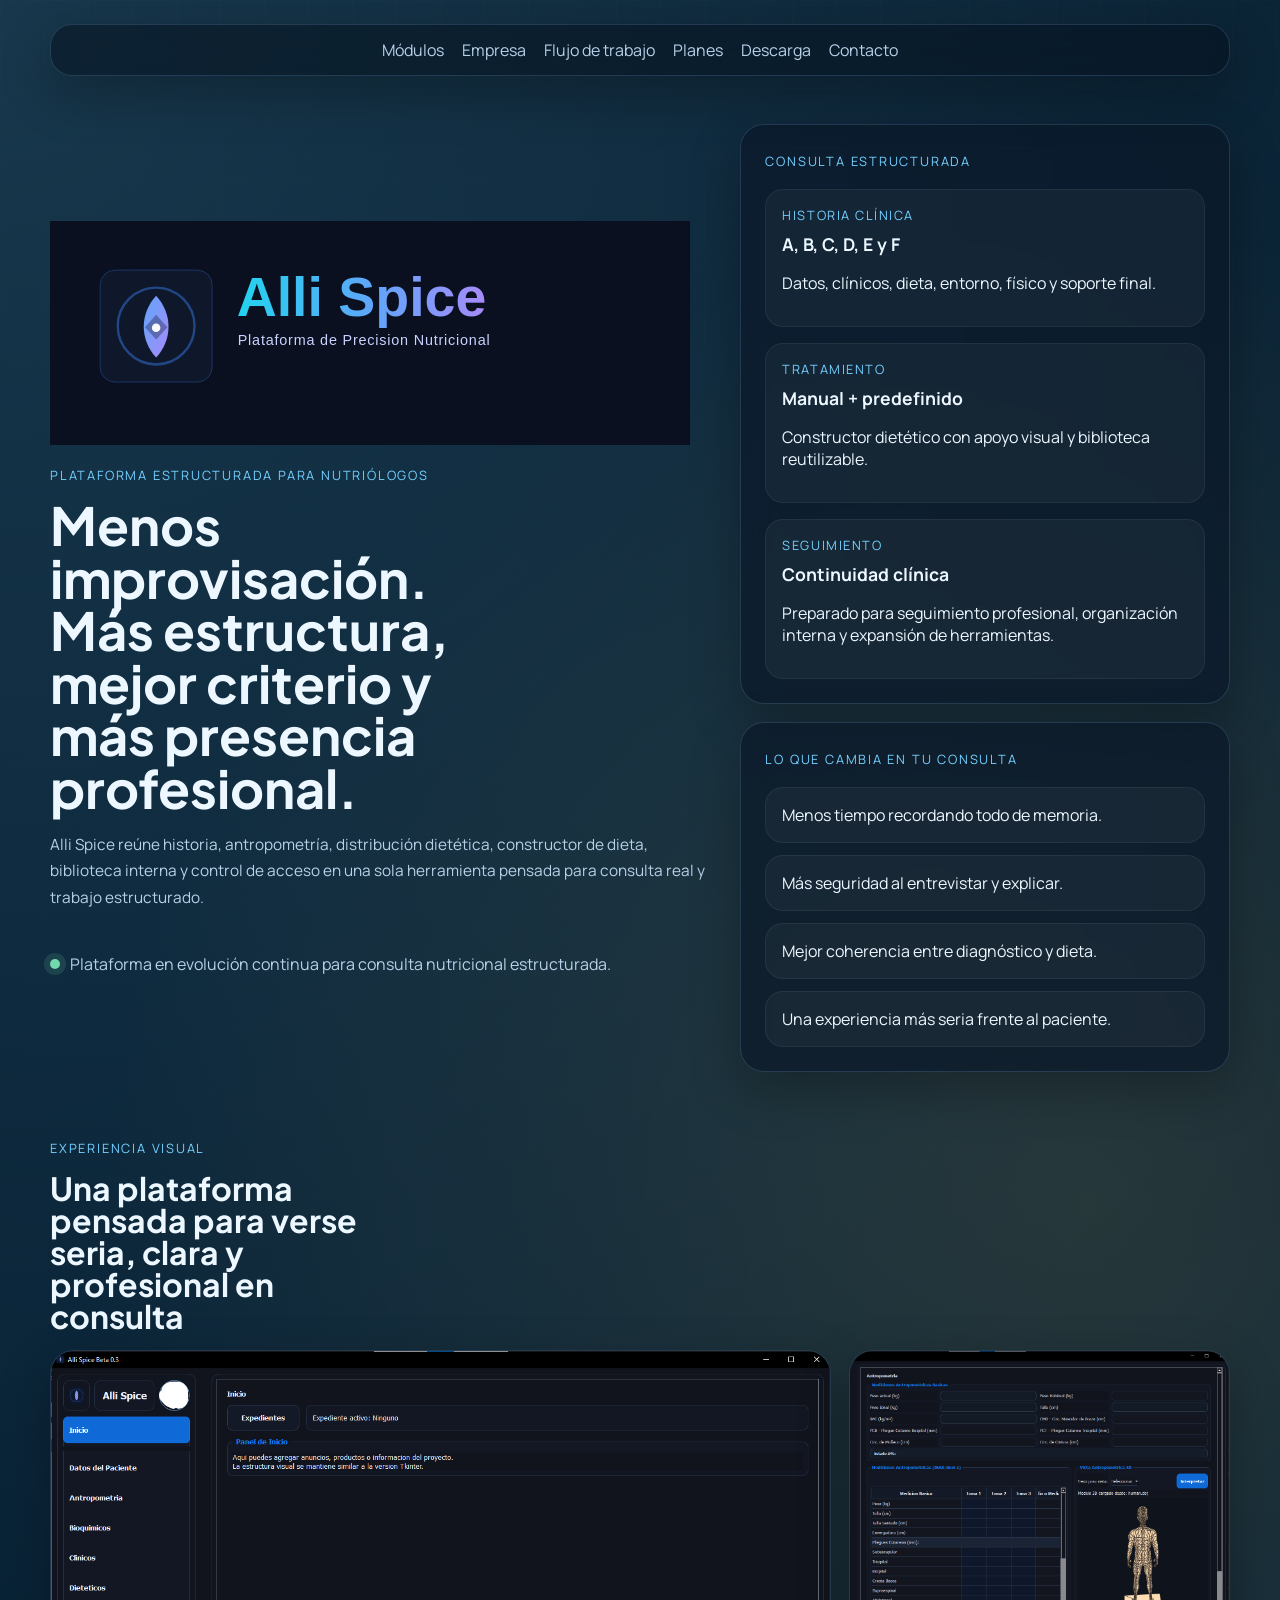
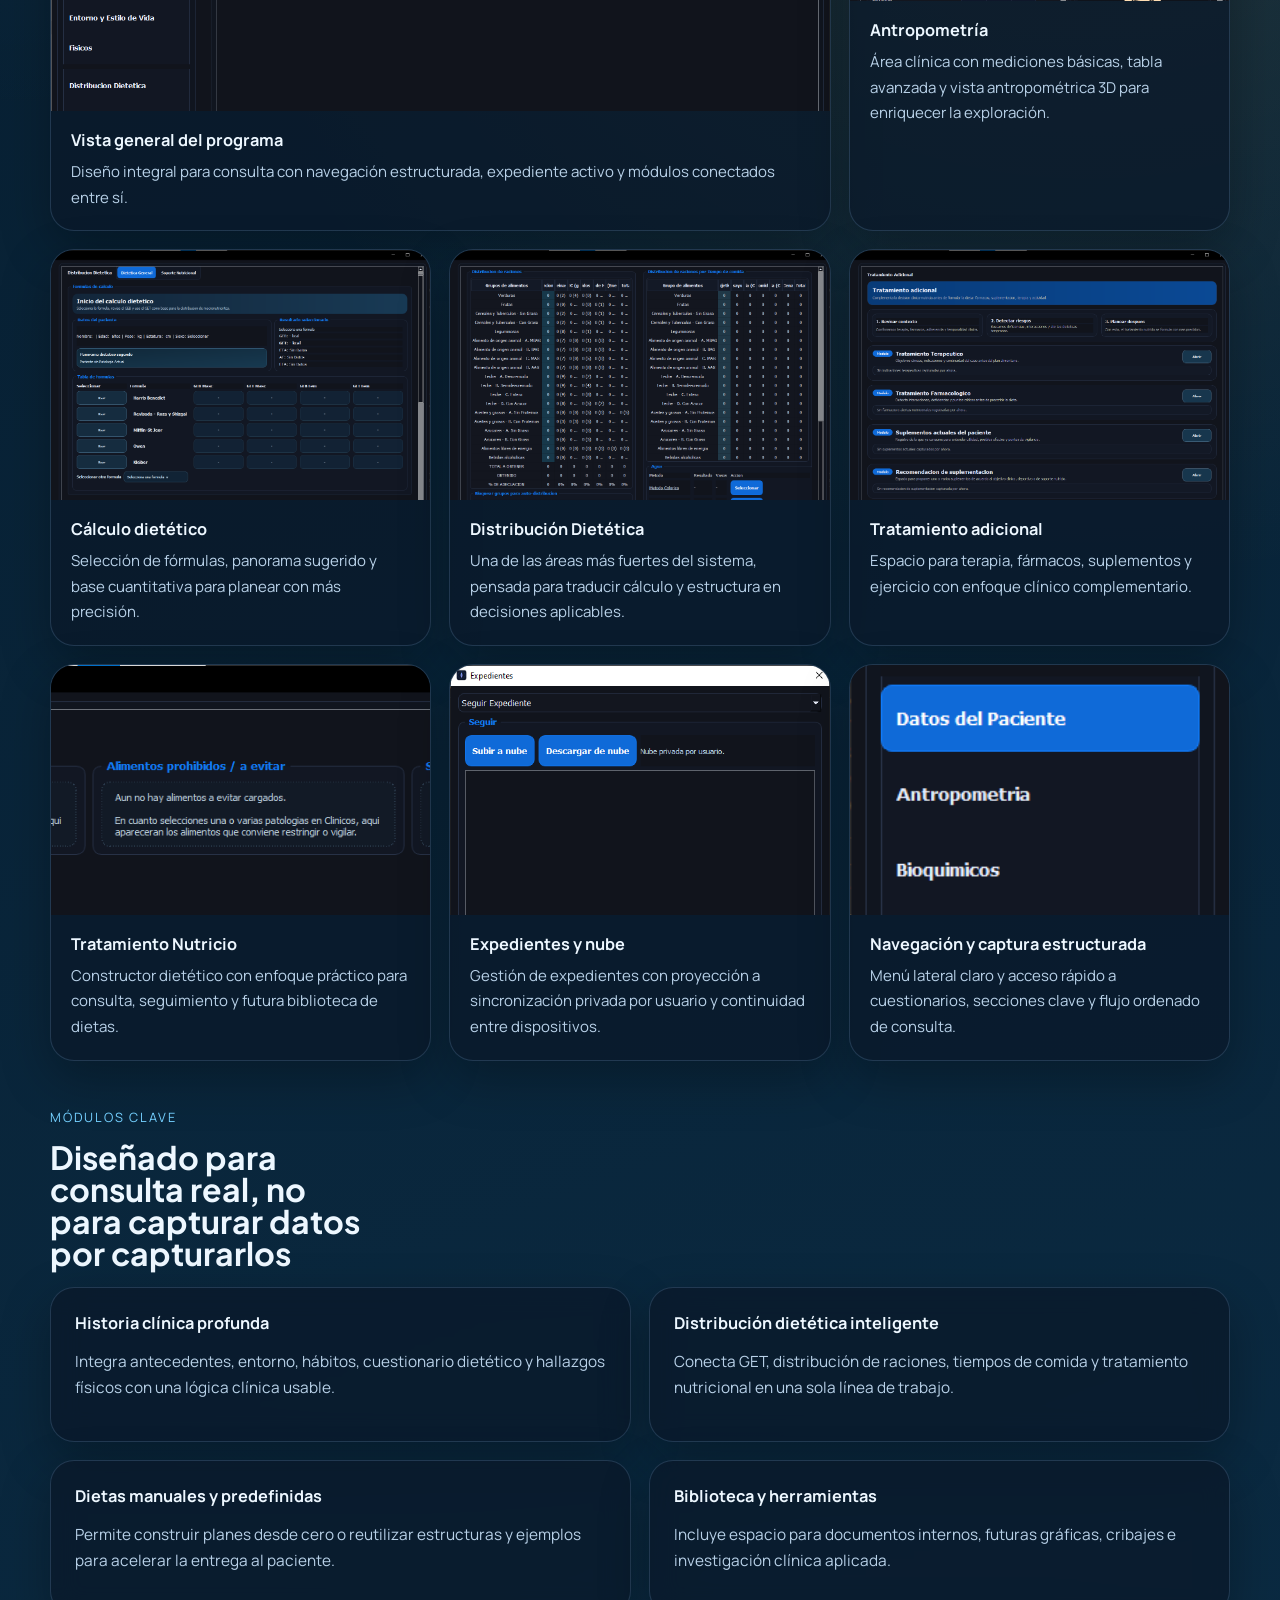
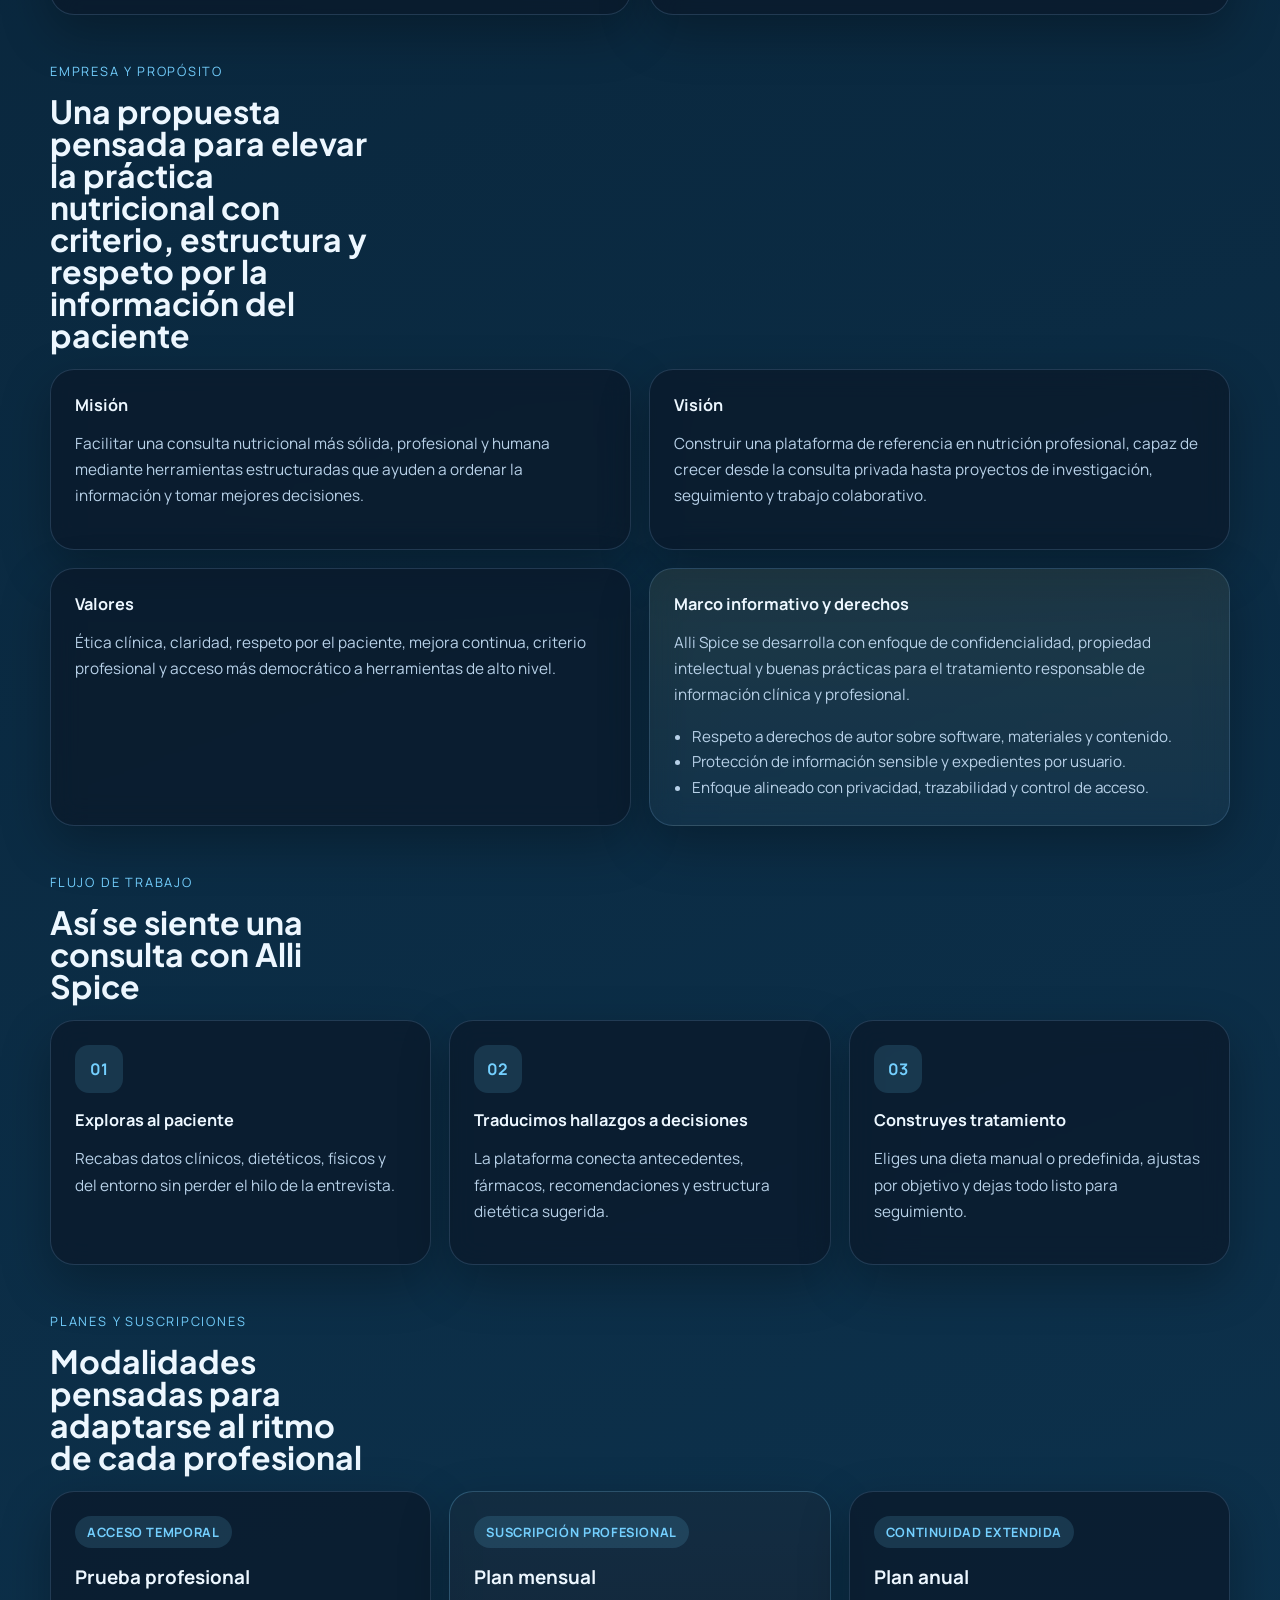
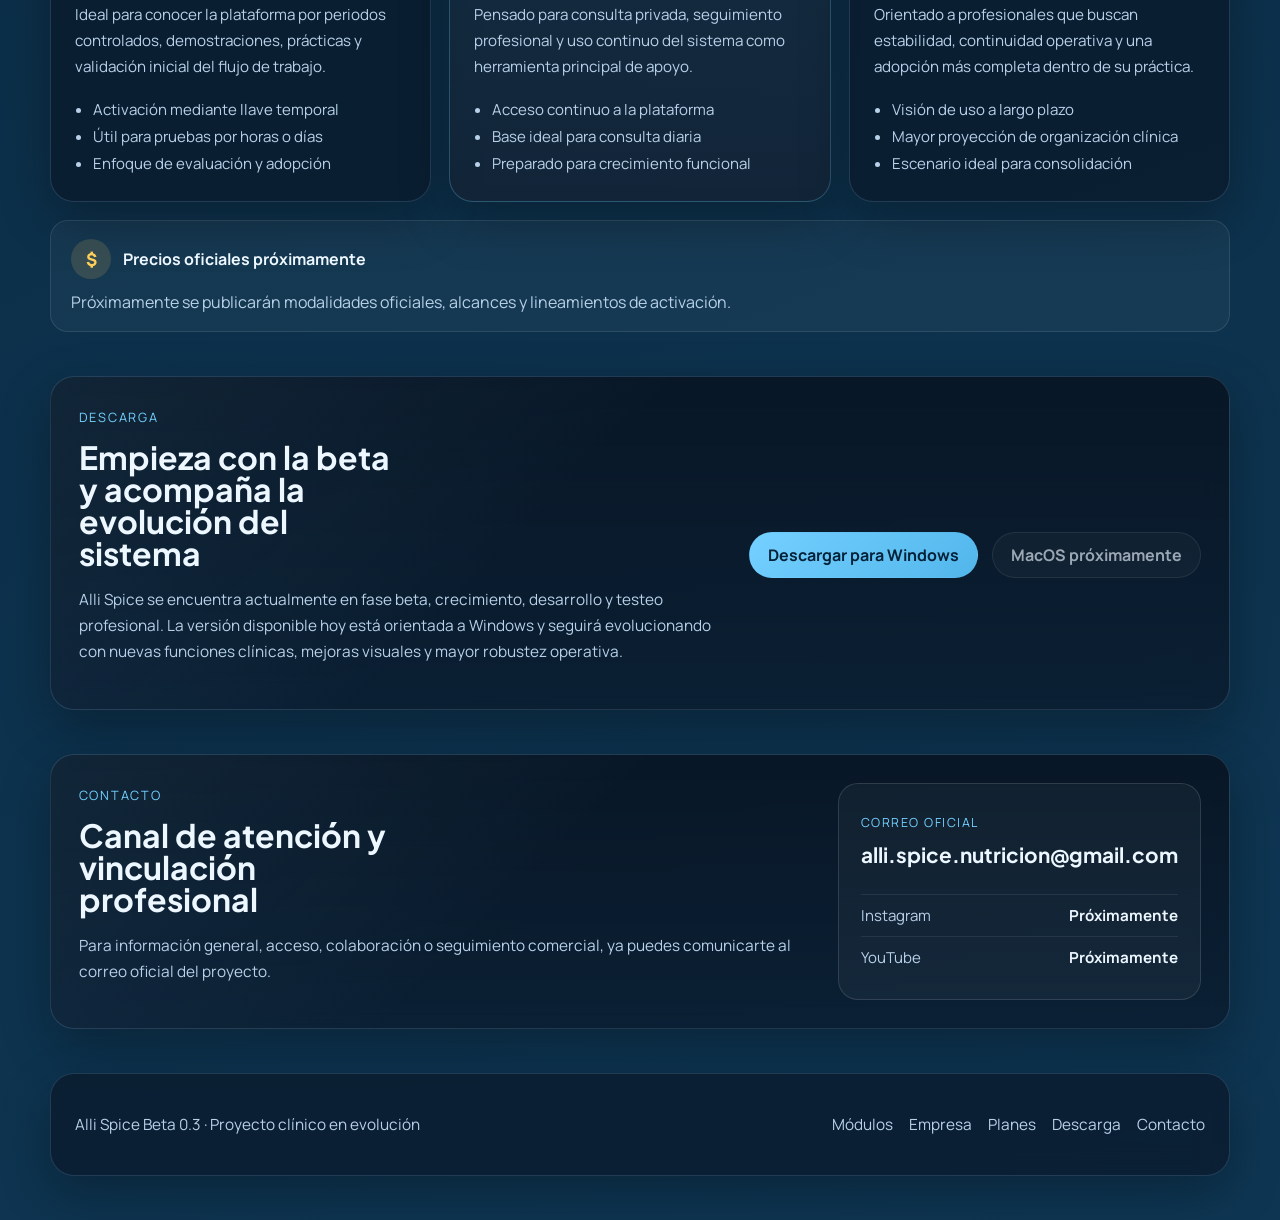
==== index.html @ 13f7444f "Refine website messaging to structured nutrition platform" ====
<!DOCTYPE html>
<html lang="es">
<head>
  <meta charset="utf-8">
  <meta name="viewport" content="width=device-width, initial-scale=1">
  <title>Alli Spice | Plataforma estructurada para nutrición</title>
  <meta name="description" content="Alli Spice es una plataforma estructurada para nutriólogos: historia, evaluación, cálculo dietético, dietas, nube y control de acceso en una sola experiencia.">
  <link rel="preconnect" href="https://fonts.googleapis.com">
  <link rel="preconnect" href="https://fonts.gstatic.com" crossorigin>
  <link href="https://fonts.googleapis.com/css2?family=Manrope:wght@400;500;700&family=Plus+Jakarta+Sans:wght@600;700;800&display=swap" rel="stylesheet">
  <link rel="stylesheet" href="styles.css">
</head>
<body>
  <div class="page-shell">
    <header class="topbar">
      <nav class="topnav">
        <a href="#modulos">Módulos</a>
        <a href="#empresa">Empresa</a>
        <a href="#flujo">Flujo de trabajo</a>
        <a href="#planes">Planes</a>
        <a href="#descarga">Descarga</a>
        <a href="#contacto">Contacto</a>
      </nav>
    </header>

    <main>
      <section class="hero" id="inicio">
        <div class="hero-copy">
          <div class="hero-brand">
            <img src="assets/alli_spice_logo_v4.svg" alt="Alli Spice">
          </div>
          <div class="eyebrow">Plataforma estructurada para nutriólogos</div>
          <h1>Menos improvisación. Más estructura, mejor criterio y más presencia profesional.</h1>
          <p class="hero-text">
            Alli Spice reúne historia, antropometría, distribución dietética, constructor de dieta,
            biblioteca interna y control de acceso en una sola herramienta pensada para consulta real y trabajo estructurado.
          </p>
          <div class="hero-actions">
          </div>
          <div class="hero-note">
            <span class="status-dot"></span>
            Plataforma en evolución continua para consulta nutricional estructurada.
          </div>
        </div>

        <div class="hero-panel">
          <div class="hero-card hero-card-main">
            <div class="card-label">Consulta estructurada</div>
            <div class="metric-grid">
              <article>
                <span class="metric-title">Historia clínica</span>
                <strong>A, B, C, D, E y F</strong>
                <p>Datos, clínicos, dieta, entorno, físico y soporte final.</p>
              </article>
              <article>
                <span class="metric-title">Tratamiento</span>
                <strong>Manual + predefinido</strong>
                <p>Constructor dietético con apoyo visual y biblioteca reutilizable.</p>
              </article>
              <article>
                <span class="metric-title">Seguimiento</span>
                <strong>Continuidad clínica</strong>
                <p>Preparado para seguimiento profesional, organización interna y expansión de herramientas.</p>
              </article>
            </div>
          </div>
          <div class="hero-card hero-card-side">
            <div class="card-label">Lo que cambia en tu consulta</div>
            <ul>
              <li>Menos tiempo recordando todo de memoria.</li>
              <li>Más seguridad al entrevistar y explicar.</li>
              <li>Mejor coherencia entre diagnóstico y dieta.</li>
              <li>Una experiencia más seria frente al paciente.</li>
            </ul>
          </div>
        </div>
      </section>

      <section class="feature-section" id="modulos">
        <div class="section-heading">
          <span class="section-kicker">Experiencia visual</span>
          <h2>Una plataforma pensada para verse seria, clara y profesional en consulta</h2>
        </div>
        <div class="showcase-grid">
          <article class="showcase-card showcase-card-main">
            <img src="screenshots/Imagenes Reales del programa/Vista general del Programa.png" alt="Vista general de Alli Spice">
            <div class="showcase-copy">
              <h3>Vista general del programa</h3>
              <p>Diseño integral para consulta con navegación estructurada, expediente activo y módulos conectados entre sí.</p>
            </div>
          </article>
          <article class="showcase-card">
            <img src="screenshots/Imagenes Reales del programa/Antropometria.png" alt="Módulo de Antropometría">
            <div class="showcase-copy">
              <h3>Antropometría</h3>
              <p>Área clínica con mediciones básicas, tabla avanzada y vista antropométrica 3D para enriquecer la exploración.</p>
            </div>
          </article>
          <article class="showcase-card">
            <img src="screenshots/Imagenes Reales del programa/Formulas para el GER y GET.png" alt="Fórmulas para GER y GET">
            <div class="showcase-copy">
              <h3>Cálculo dietético</h3>
              <p>Selección de fórmulas, panorama sugerido y base cuantitativa para planear con más precisión.</p>
            </div>
          </article>
          <article class="showcase-card">
            <img src="screenshots/Imagenes Reales del programa/Distribucion de Raciones Inteligente.png" alt="Módulo de Distribución de Raciones">
            <div class="showcase-copy">
              <h3>Distribución Dietética</h3>
              <p>Una de las áreas más fuertes del sistema, pensada para traducir cálculo y estructura en decisiones aplicables.</p>
            </div>
          </article>
          <article class="showcase-card">
            <img src="screenshots/Imagenes Reales del programa/Tratamiento Adicional Inteligente.png" alt="Módulo de Tratamiento Adicional">
            <div class="showcase-copy">
              <h3>Tratamiento adicional</h3>
              <p>Espacio para terapia, fármacos, suplementos y ejercicio con enfoque clínico complementario.</p>
            </div>
          </article>
          <article class="showcase-card">
            <img src="screenshots/Imagenes Reales del programa/Tratamiento Nutricio Inteligente.png" alt="Módulo de Tratamiento Nutricio">
            <div class="showcase-copy">
              <h3>Tratamiento Nutricio</h3>
              <p>Constructor dietético con enfoque práctico para consulta, seguimiento y futura biblioteca de dietas.</p>
            </div>
          </article>
          <article class="showcase-card">
            <img src="screenshots/Imagenes Reales del programa/Expedientes.png" alt="Gestión de expedientes y nube">
            <div class="showcase-copy">
              <h3>Expedientes y nube</h3>
              <p>Gestión de expedientes con proyección a sincronización privada por usuario y continuidad entre dispositivos.</p>
            </div>
          </article>
          <article class="showcase-card">
            <img src="screenshots/Imagenes Reales del programa/Screenshot 2026-06-11 094536.png" alt="Menú lateral y cuestionario dietético">
            <div class="showcase-copy">
              <h3>Navegación y captura estructurada</h3>
              <p>Menú lateral claro y acceso rápido a cuestionarios, secciones clave y flujo ordenado de consulta.</p>
            </div>
          </article>
        </div>
      </section>

      <section class="feature-section" id="modulos">
        <div class="section-heading">
          <span class="section-kicker">Módulos clave</span>
          <h2>Diseñado para consulta real, no para capturar datos por capturarlos</h2>
        </div>
        <div class="feature-grid">
          <article class="feature-card">
            <h3>Historia clínica profunda</h3>
            <p>Integra antecedentes, entorno, hábitos, cuestionario dietético y hallazgos físicos con una lógica clínica usable.</p>
          </article>
          <article class="feature-card">
            <h3>Distribución dietética inteligente</h3>
            <p>Conecta GET, distribución de raciones, tiempos de comida y tratamiento nutricional en una sola línea de trabajo.</p>
          </article>
          <article class="feature-card">
            <h3>Dietas manuales y predefinidas</h3>
            <p>Permite construir planes desde cero o reutilizar estructuras y ejemplos para acelerar la entrega al paciente.</p>
          </article>
          <article class="feature-card">
            <h3>Biblioteca y herramientas</h3>
            <p>Incluye espacio para documentos internos, futuras gráficas, cribajes e investigación clínica aplicada.</p>
          </article>
        </div>
      </section>

      <section class="feature-section" id="empresa">
        <div class="section-heading">
          <span class="section-kicker">Empresa y propósito</span>
          <h2>Una propuesta pensada para elevar la práctica nutricional con criterio, estructura y respeto por la información del paciente</h2>
        </div>
        <div class="feature-grid company-grid">
          <article class="feature-card">
            <h3>Misión</h3>
            <p>Facilitar una consulta nutricional más sólida, profesional y humana mediante herramientas estructuradas que ayuden a ordenar la información y tomar mejores decisiones.</p>
          </article>
          <article class="feature-card">
            <h3>Visión</h3>
            <p>Construir una plataforma de referencia en nutrición profesional, capaz de crecer desde la consulta privada hasta proyectos de investigación, seguimiento y trabajo colaborativo.</p>
          </article>
          <article class="feature-card">
            <h3>Valores</h3>
            <p>Ética clínica, claridad, respeto por el paciente, mejora continua, criterio profesional y acceso más democrático a herramientas de alto nivel.</p>
          </article>
          <article class="feature-card feature-card-legal">
            <h3>Marco informativo y derechos</h3>
            <p>Alli Spice se desarrolla con enfoque de confidencialidad, propiedad intelectual y buenas prácticas para el tratamiento responsable de información clínica y profesional.</p>
            <ul class="legal-list">
              <li>Respeto a derechos de autor sobre software, materiales y contenido.</li>
              <li>Protección de información sensible y expedientes por usuario.</li>
              <li>Enfoque alineado con privacidad, trazabilidad y control de acceso.</li>
            </ul>
          </article>
        </div>
      </section>

      <section class="workflow-section" id="flujo">
        <div class="section-heading">
          <span class="section-kicker">Flujo de trabajo</span>
          <h2>Así se siente una consulta con Alli Spice</h2>
        </div>
        <div class="timeline">
          <article class="timeline-step">
            <span>01</span>
            <h3>Exploras al paciente</h3>
            <p>Recabas datos clínicos, dietéticos, físicos y del entorno sin perder el hilo de la entrevista.</p>
          </article>
          <article class="timeline-step">
            <span>02</span>
            <h3>Traducimos hallazgos a decisiones</h3>
            <p>La plataforma conecta antecedentes, fármacos, recomendaciones y estructura dietética sugerida.</p>
          </article>
          <article class="timeline-step">
            <span>03</span>
            <h3>Construyes tratamiento</h3>
            <p>Eliges una dieta manual o predefinida, ajustas por objetivo y dejas todo listo para seguimiento.</p>
          </article>
        </div>
      </section>

      <section class="feature-section" id="planes">
        <div class="section-heading">
          <span class="section-kicker">Planes y suscripciones</span>
          <h2>Modalidades pensadas para adaptarse al ritmo de cada profesional</h2>
        </div>
        <div class="plans-grid">
          <article class="plan-card">
            <span class="plan-badge">Acceso temporal</span>
            <h3>Prueba profesional</h3>
            <p>Ideal para conocer la plataforma por periodos controlados, demostraciones, prácticas y validación inicial del flujo de trabajo.</p>
            <ul class="plan-list">
              <li>Activación mediante llave temporal</li>
              <li>Útil para pruebas por horas o días</li>
              <li>Enfoque de evaluación y adopción</li>
            </ul>
          </article>
          <article class="plan-card plan-card-featured">
            <span class="plan-badge">Suscripción profesional</span>
            <h3>Plan mensual</h3>
            <p>Pensado para consulta privada, seguimiento profesional y uso continuo del sistema como herramienta principal de apoyo.</p>
            <ul class="plan-list">
              <li>Acceso continuo a la plataforma</li>
              <li>Base ideal para consulta diaria</li>
              <li>Preparado para crecimiento funcional</li>
            </ul>
          </article>
          <article class="plan-card">
            <span class="plan-badge">Continuidad extendida</span>
            <h3>Plan anual</h3>
            <p>Orientado a profesionales que buscan estabilidad, continuidad operativa y una adopción más completa dentro de su práctica.</p>
            <ul class="plan-list">
              <li>Visión de uso a largo plazo</li>
              <li>Mayor proyección de organización clínica</li>
              <li>Escenario ideal para consolidación</li>
            </ul>
          </article>
        </div>
        <div class="plans-note">
          <div class="price-coming">
            <span class="price-icon">$</span>
            <span class="price-text">Precios oficiales próximamente</span>
          </div>
          <p>Próximamente se publicarán modalidades oficiales, alcances y lineamientos de activación.</p>
        </div>
      </section>

      <section class="download-section" id="descarga">
        <div class="download-card">
          <div>
            <span class="section-kicker">Descarga</span>
            <h2>Empieza con la beta y acompaña la evolución del sistema</h2>
            <p>
              Alli Spice se encuentra actualmente en fase beta, crecimiento, desarrollo y testeo profesional. La versión disponible hoy está orientada a Windows y seguirá evolucionando con nuevas funciones clínicas, mejoras visuales y mayor robustez operativa.
            </p>
          </div>
          <div class="download-actions">
            <a class="btn btn-primary" href="https://github.com/alex76ersmejia-droid/Alli-Spice/releases/download/v0.3/AlliSpice_Beta_0_3_Nuitka.zip" download>
              Descargar para Windows
            </a>
            <a class="btn btn-secondary btn-disabled" href="#descarga" aria-disabled="true">
              MacOS próximamente
            </a>
          </div>
        </div>
      </section>

      <section class="download-section" id="contacto">
        <div class="download-card contact-card">
          <div>
            <span class="section-kicker">Contacto</span>
            <h2>Canal de atención y vinculación profesional</h2>
            <p>
              Para información general, acceso, colaboración o seguimiento comercial, ya puedes comunicarte al correo oficial del proyecto.
            </p>
          </div>
          <div class="contact-placeholder">
            <span class="contact-label">Correo oficial</span>
            <strong>alli.spice.nutricion@gmail.com</strong>
            <div class="contact-socials">
              <div class="contact-social-item">
                <span>Instagram</span>
                <strong>Próximamente</strong>
              </div>
              <div class="contact-social-item">
                <span>YouTube</span>
                <strong>Próximamente</strong>
              </div>
            </div>
          </div>
        </div>
      </section>
    </main>

    <footer class="footer">
      <p>Alli Spice Beta 0.3 · Proyecto clínico en evolución</p>
      <p class="footer-links">
        <a href="#modulos">Módulos</a>
        <a href="#empresa">Empresa</a>
        <a href="#planes">Planes</a>
        <a href="#descarga">Descarga</a>
        <a href="#contacto">Contacto</a>
      </p>
    </footer>
  </div>
</body>
</html>
---- styles.css ----
:root {
  --bg-top: #061a2a;
  --bg-bottom: #0e3653;
  --surface: rgba(10, 24, 41, 0.72);
  --surface-strong: rgba(8, 20, 34, 0.9);
  --line: rgba(143, 196, 240, 0.18);
  --text: #edf7ff;
  --muted: #b8d1e8;
  --accent: #74d0ff;
  --accent-strong: #ffcf5a;
  --shadow: 0 18px 50px rgba(0, 0, 0, 0.28);
}

* {
  box-sizing: border-box;
}

html {
  scroll-behavior: smooth;
}

body {
  margin: 0;
  color: var(--text);
  font-family: "Manrope", "Segoe UI", sans-serif;
  background:
    radial-gradient(circle at top left, rgba(116, 208, 255, 0.16), transparent 28%),
    radial-gradient(circle at 85% 20%, rgba(255, 207, 90, 0.12), transparent 20%),
    linear-gradient(160deg, var(--bg-top), var(--bg-bottom));
  min-height: 100vh;
}

body::before {
  content: "";
  position: fixed;
  inset: 0;
  pointer-events: none;
  background-image:
    linear-gradient(rgba(255, 255, 255, 0.02) 1px, transparent 1px),
    linear-gradient(90deg, rgba(255, 255, 255, 0.02) 1px, transparent 1px);
  background-size: 44px 44px;
  mask-image: linear-gradient(to bottom, rgba(0, 0, 0, 0.55), transparent 85%);
}

.page-shell {
  width: min(1180px, calc(100% - 32px));
  margin: 0 auto;
  padding: 24px 0 44px;
}

.topbar,
.hero-card,
.feature-card,
.timeline-step,
.download-card,
.footer {
  backdrop-filter: blur(14px);
}

.topbar {
  display: flex;
  align-items: center;
  justify-content: center;
  gap: 18px;
  padding: 14px 18px;
  background: rgba(7, 18, 31, 0.56);
  border: 1px solid var(--line);
  border-radius: 22px;
  box-shadow: var(--shadow);
  position: sticky;
  top: 18px;
  z-index: 20;
}

.topnav {
  display: flex;
  gap: 18px;
  flex-wrap: wrap;
  justify-content: center;
}

.topnav a,
.footer a,
.hero-note a {
  color: var(--muted);
  text-decoration: none;
}

.topnav a:hover,
.footer a:hover,
.hero-note a:hover {
  color: var(--text);
}

.hero {
  display: grid;
  grid-template-columns: 1.15fr 0.85fr;
  gap: 28px;
  align-items: center;
  padding: 48px 0 30px;
}

.hero-brand {
  margin-bottom: 18px;
}

.hero-brand img {
  width: min(640px, 96vw);
  height: auto;
  display: block;
  filter: none;
  mix-blend-mode: normal;
}

.eyebrow,
.section-kicker,
.card-label {
  display: inline-flex;
  align-items: center;
  gap: 8px;
  font-size: 0.8rem;
  letter-spacing: 0.14em;
  text-transform: uppercase;
  color: var(--accent);
}

.hero h1,
.section-heading h2,
.download-card h2 {
  font-family: "Plus Jakarta Sans", "Segoe UI", sans-serif;
  line-height: 1;
  margin: 14px 0 18px;
}

.hero h1 {
  font-size: clamp(2.35rem, 4.1vw, 4rem);
  max-width: 12ch;
}

.hero-text,
.feature-card p,
.timeline-step p,
.download-card p,
.footer p {
  color: var(--muted);
  line-height: 1.7;
  font-size: 0.96rem;
}

.hero-actions,
.download-actions {
  display: flex;
  flex-wrap: wrap;
  gap: 14px;
  margin-top: 24px;
}

.btn {
  display: inline-flex;
  align-items: center;
  justify-content: center;
  min-height: 46px;
  padding: 0 18px;
  border-radius: 999px;
  border: 1px solid transparent;
  text-decoration: none;
  font-weight: 700;
  transition: transform 0.18s ease, border-color 0.18s ease, background 0.18s ease;
}

.btn:hover {
  transform: translateY(-1px);
}

.btn-primary {
  background: linear-gradient(135deg, var(--accent), #52b6eb);
  color: #032138;
}

.btn-secondary {
  border-color: rgba(255, 255, 255, 0.14);
  background: rgba(255, 255, 255, 0.04);
  color: var(--text);
}

.btn-disabled {
  opacity: 0.78;
  cursor: default;
  pointer-events: none;
  border-color: rgba(255, 255, 255, 0.1);
  color: rgba(237, 247, 255, 0.82);
}

.hero-note {
  margin-top: 18px;
  color: var(--muted);
  display: flex;
  align-items: center;
  gap: 10px;
  flex-wrap: wrap;
}

.status-dot {
  width: 10px;
  height: 10px;
  border-radius: 50%;
  background: #71d9ab;
  box-shadow: 0 0 0 6px rgba(113, 217, 171, 0.14);
}

.hero-panel {
  display: grid;
  gap: 18px;
}

.hero-card,
.feature-card,
.timeline-step,
.download-card,
.footer {
  background: var(--surface);
  border: 1px solid var(--line);
  border-radius: 24px;
  box-shadow: var(--shadow);
}

.hero-card {
  padding: 24px;
}

.showcase-grid {
  display: grid;
  grid-template-columns: repeat(12, minmax(0, 1fr));
  gap: 18px;
  margin-top: 8px;
}

.showcase-card {
  overflow: hidden;
  background: var(--surface);
  border: 1px solid var(--line);
  border-radius: 24px;
  box-shadow: var(--shadow);
  grid-column: span 4;
}

.showcase-card img {
  display: block;
  width: 100%;
  height: 250px;
  object-fit: cover;
  object-position: top center;
  background: rgba(255, 255, 255, 0.02);
}

.showcase-card-main {
  grid-column: span 8;
}

.showcase-card-main img {
  height: 360px;
}

.showcase-copy {
  padding: 18px 20px 20px;
}

.showcase-copy h3 {
  margin: 0 0 8px;
  font-size: 1.02rem;
}

.showcase-copy p {
  margin: 0;
  color: var(--muted);
  line-height: 1.7;
  font-size: 0.94rem;
}

.metric-grid {
  display: grid;
  gap: 16px;
  margin-top: 18px;
}

.metric-grid article,
.hero-card-side li {
  padding: 16px;
  border-radius: 18px;
  background: rgba(255, 255, 255, 0.04);
  border: 1px solid rgba(255, 255, 255, 0.06);
}

.metric-title {
  display: block;
  color: var(--accent);
  font-size: 0.8rem;
  text-transform: uppercase;
  letter-spacing: 0.12em;
  margin-bottom: 8px;
}

.metric-grid strong {
  display: block;
  font-size: 1.1rem;
  margin-bottom: 8px;
}

.hero-card-side ul {
  list-style: none;
  margin: 18px 0 0;
  padding: 0;
  display: grid;
  gap: 12px;
}

.feature-section,
.workflow-section,
.download-section {
  padding: 34px 0 10px;
}

.section-heading {
  margin-bottom: 18px;
}

.section-heading h2,
.download-card h2 {
  font-size: clamp(1.6rem, 2.5vw, 2.6rem);
  max-width: 14ch;
}

.feature-grid {
  display: grid;
  grid-template-columns: repeat(2, minmax(0, 1fr));
  gap: 18px;
}

.plans-grid {
  display: grid;
  grid-template-columns: repeat(3, minmax(0, 1fr));
  gap: 18px;
}

.plan-card {
  padding: 24px;
  background: var(--surface);
  border: 1px solid var(--line);
  border-radius: 24px;
  box-shadow: var(--shadow);
}

.plan-card-featured {
  background:
    linear-gradient(180deg, rgba(116, 208, 255, 0.08), rgba(255, 255, 255, 0.03)),
    var(--surface);
  border-color: rgba(116, 208, 255, 0.26);
}

.plan-badge {
  display: inline-flex;
  padding: 7px 12px;
  border-radius: 999px;
  background: rgba(116, 208, 255, 0.14);
  color: var(--accent);
  font-size: 0.8rem;
  font-weight: 700;
  letter-spacing: 0.05em;
  text-transform: uppercase;
}

.plan-card h3 {
  margin: 16px 0 12px;
  font-size: 1.18rem;
}

.plan-card p {
  margin: 0 0 16px;
  color: var(--muted);
  line-height: 1.7;
  font-size: 0.95rem;
}

.plan-list {
  margin: 0;
  padding-left: 18px;
  color: var(--muted);
  line-height: 1.8;
  font-size: 0.94rem;
}

.plans-note {
  margin-top: 18px;
  padding: 18px 20px;
  border-radius: 18px;
  border: 1px solid rgba(255, 255, 255, 0.1);
  background: rgba(255, 255, 255, 0.04);
  color: var(--muted);
}

.price-coming {
  display: inline-flex;
  align-items: center;
  gap: 12px;
  margin-bottom: 12px;
}

.price-icon {
  width: 40px;
  height: 40px;
  display: inline-flex;
  align-items: center;
  justify-content: center;
  border-radius: 999px;
  background: rgba(255, 207, 90, 0.14);
  color: var(--accent-strong);
  font-weight: 800;
  font-size: 1.1rem;
}

.price-text {
  color: var(--text);
  font-weight: 700;
  font-size: 1rem;
}

.plans-note p {
  margin: 0;
}

.feature-card {
  padding: 24px;
}

.feature-card h3,
.timeline-step h3 {
  margin: 0 0 10px;
  font-size: 1.02rem;
}

.timeline {
  display: grid;
  grid-template-columns: repeat(3, minmax(0, 1fr));
  gap: 18px;
}

.timeline-step {
  padding: 24px;
  position: relative;
  overflow: hidden;
}

.timeline-step span {
  display: inline-flex;
  width: 48px;
  height: 48px;
  align-items: center;
  justify-content: center;
  border-radius: 14px;
  background: rgba(116, 208, 255, 0.14);
  color: var(--accent);
  font-weight: 700;
  margin-bottom: 16px;
}

.download-card {
  display: grid;
  grid-template-columns: 1fr auto;
  gap: 20px;
  align-items: center;
  padding: 28px;
  background:
    linear-gradient(135deg, rgba(116, 208, 255, 0.08), transparent 42%),
    linear-gradient(180deg, var(--surface-strong), var(--surface));
}

.contact-card {
  align-items: stretch;
}

.contact-placeholder {
  min-width: 250px;
  display: flex;
  flex-direction: column;
  justify-content: center;
  gap: 10px;
  padding: 20px 22px;
  border-radius: 20px;
  border: 1px solid rgba(255, 255, 255, 0.12);
  background: rgba(255, 255, 255, 0.04);
}

.contact-label {
  color: var(--accent);
  text-transform: uppercase;
  letter-spacing: 0.12em;
  font-size: 0.78rem;
}

.contact-placeholder strong {
  font-size: 1.3rem;
  font-family: "Plus Jakarta Sans", "Segoe UI", sans-serif;
}

.contact-socials {
  display: grid;
  gap: 10px;
  margin-top: 16px;
}

.contact-social-item {
  display: flex;
  justify-content: space-between;
  align-items: center;
  gap: 10px;
  padding-top: 10px;
  border-top: 1px solid rgba(255, 255, 255, 0.08);
  color: var(--muted);
  font-size: 0.94rem;
}

.contact-social-item strong {
  font-size: 0.95rem;
  font-family: "Manrope", "Segoe UI", sans-serif;
  color: var(--text);
}

.company-grid .feature-card {
  min-height: 100%;
}

.feature-card-legal {
  background:
    linear-gradient(180deg, rgba(255, 207, 90, 0.08), rgba(255, 255, 255, 0.03));
}

.legal-list {
  margin: 14px 0 0;
  padding-left: 18px;
  color: var(--muted);
  line-height: 1.7;
  font-size: 0.95rem;
}

.download-actions {
  justify-content: flex-end;
}

.footer {
  margin-top: 34px;
  padding: 22px 24px;
  display: flex;
  justify-content: space-between;
  align-items: center;
  gap: 12px;
  flex-wrap: wrap;
}

.footer-links {
  display: flex;
  gap: 16px;
  flex-wrap: wrap;
}

@media (max-width: 980px) {
  .hero,
  .download-card,
  .timeline,
  .feature-grid,
  .plans-grid {
    grid-template-columns: 1fr;
  }

  .showcase-grid {
    grid-template-columns: 1fr;
  }

  .showcase-card,
  .showcase-card-main {
    grid-column: auto;
  }

  .showcase-card img,
  .showcase-card-main img {
    height: auto;
  }

  .download-actions {
    justify-content: flex-start;
  }

  .hero h1 {
    max-width: 100%;
  }
}

@media (max-width: 640px) {
  .page-shell {
    width: min(100% - 22px, 100%);
    padding-top: 14px;
  }

  .topbar {
    border-radius: 18px;
    padding: 12px 14px;
  }

  .topnav {
    gap: 12px;
    font-size: 0.92rem;
  }

  .hero {
    padding-top: 30px;
  }

  .hero h1 {
    font-size: clamp(2rem, 10vw, 2.9rem);
  }

  .hero-card,
  .feature-card,
  .timeline-step,
  .download-card,
  .footer {
    border-radius: 20px;
  }
}
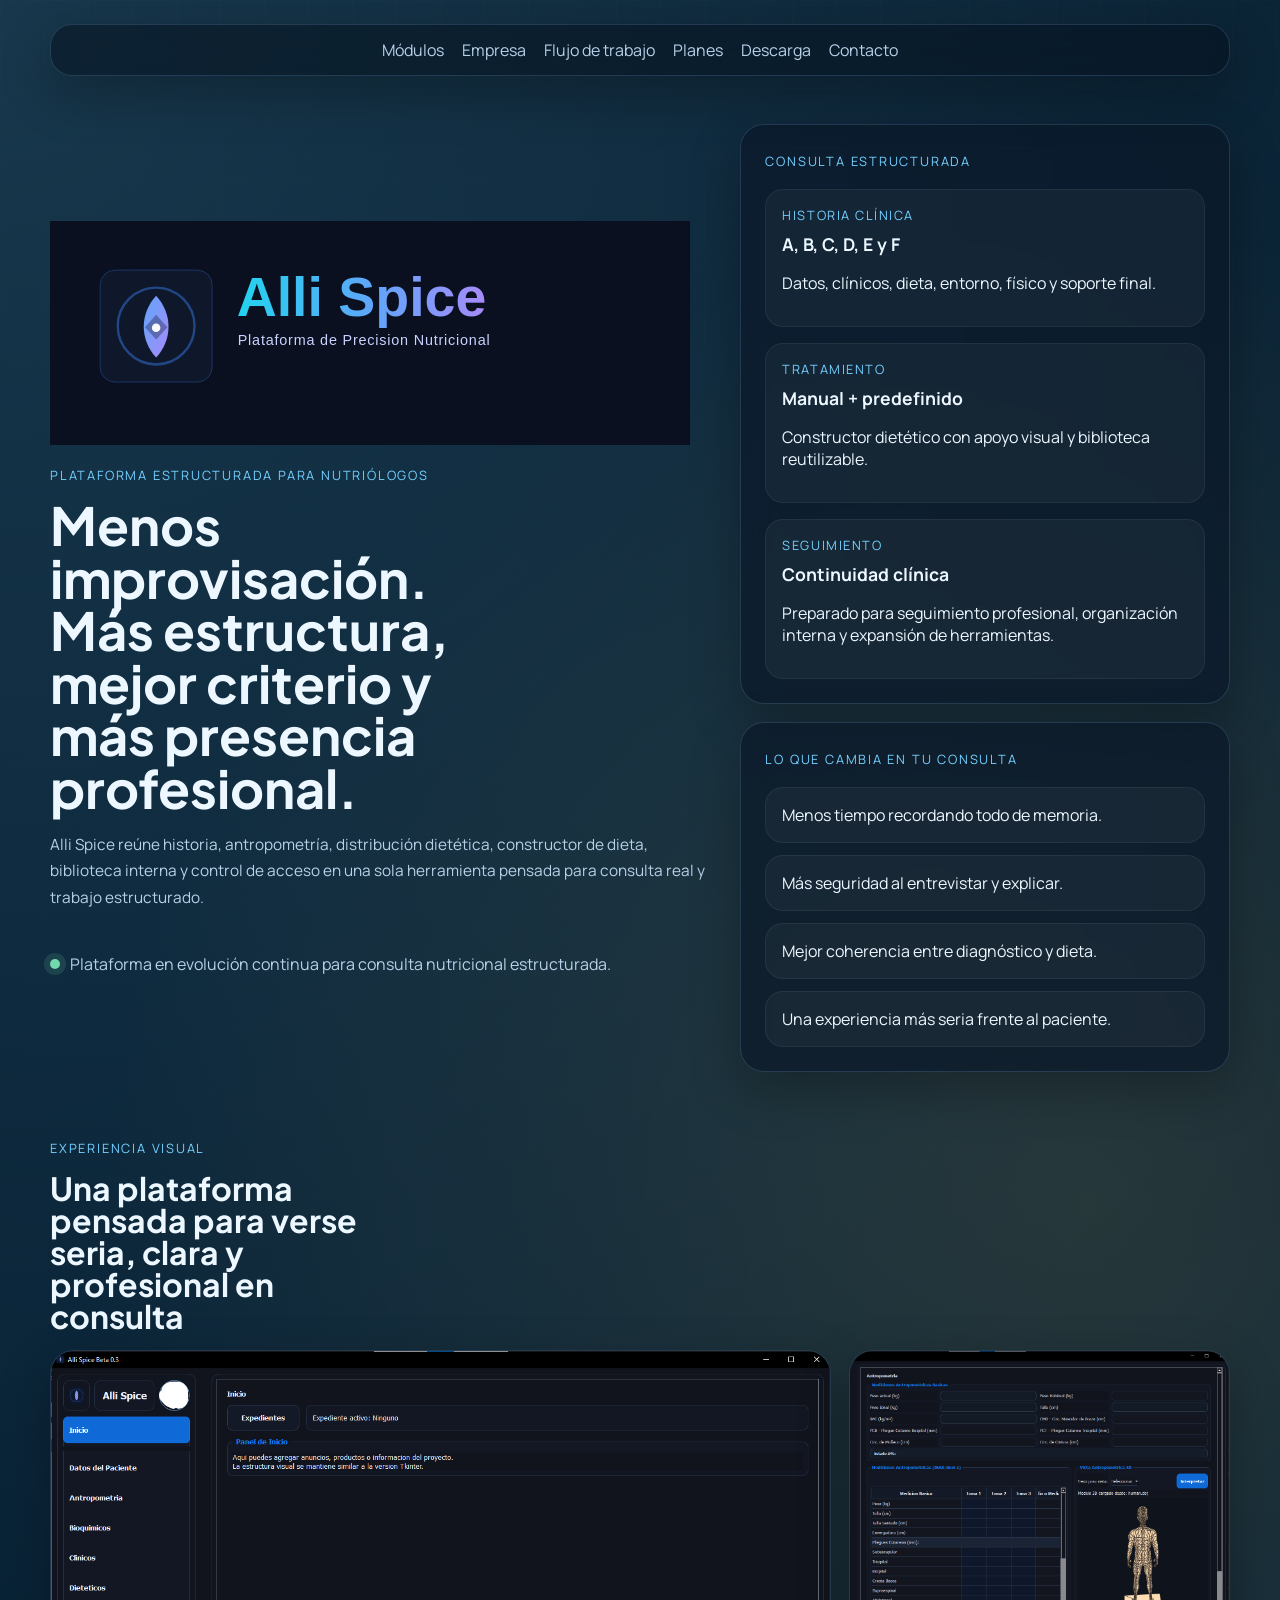
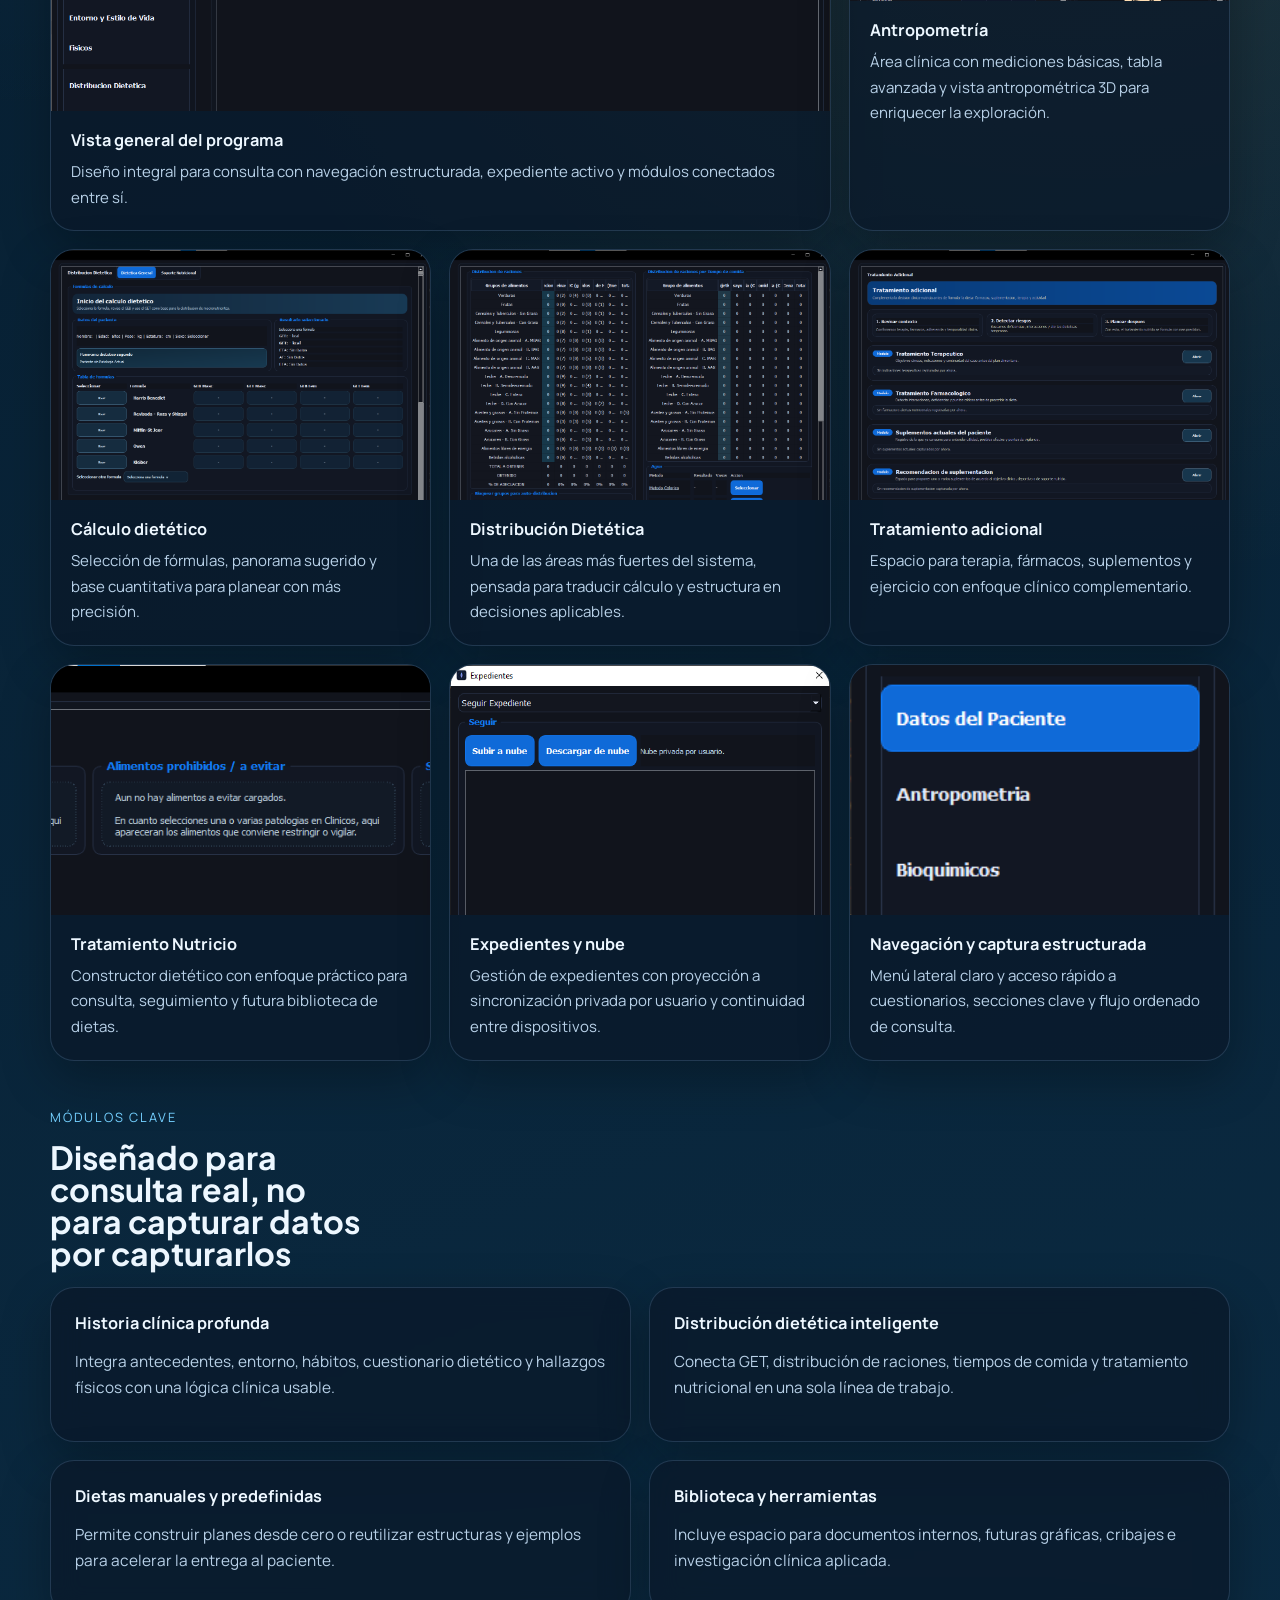
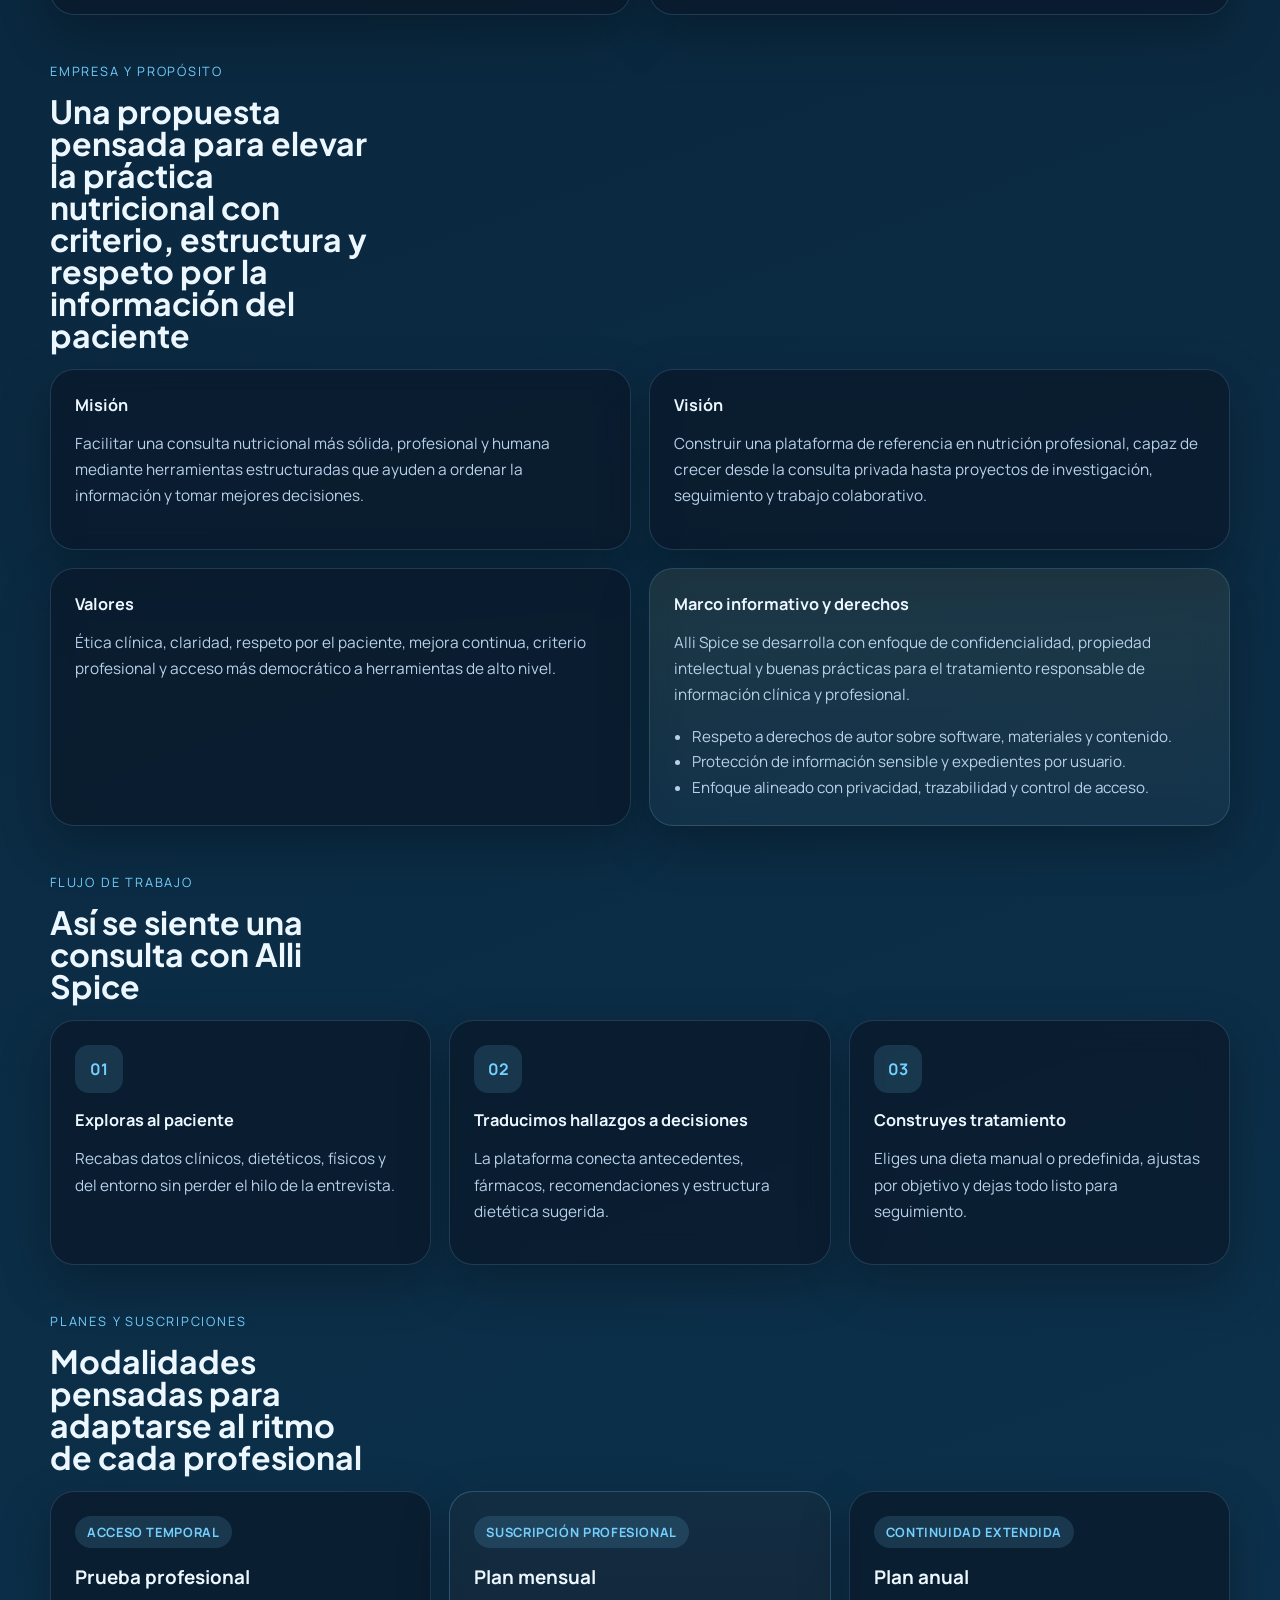
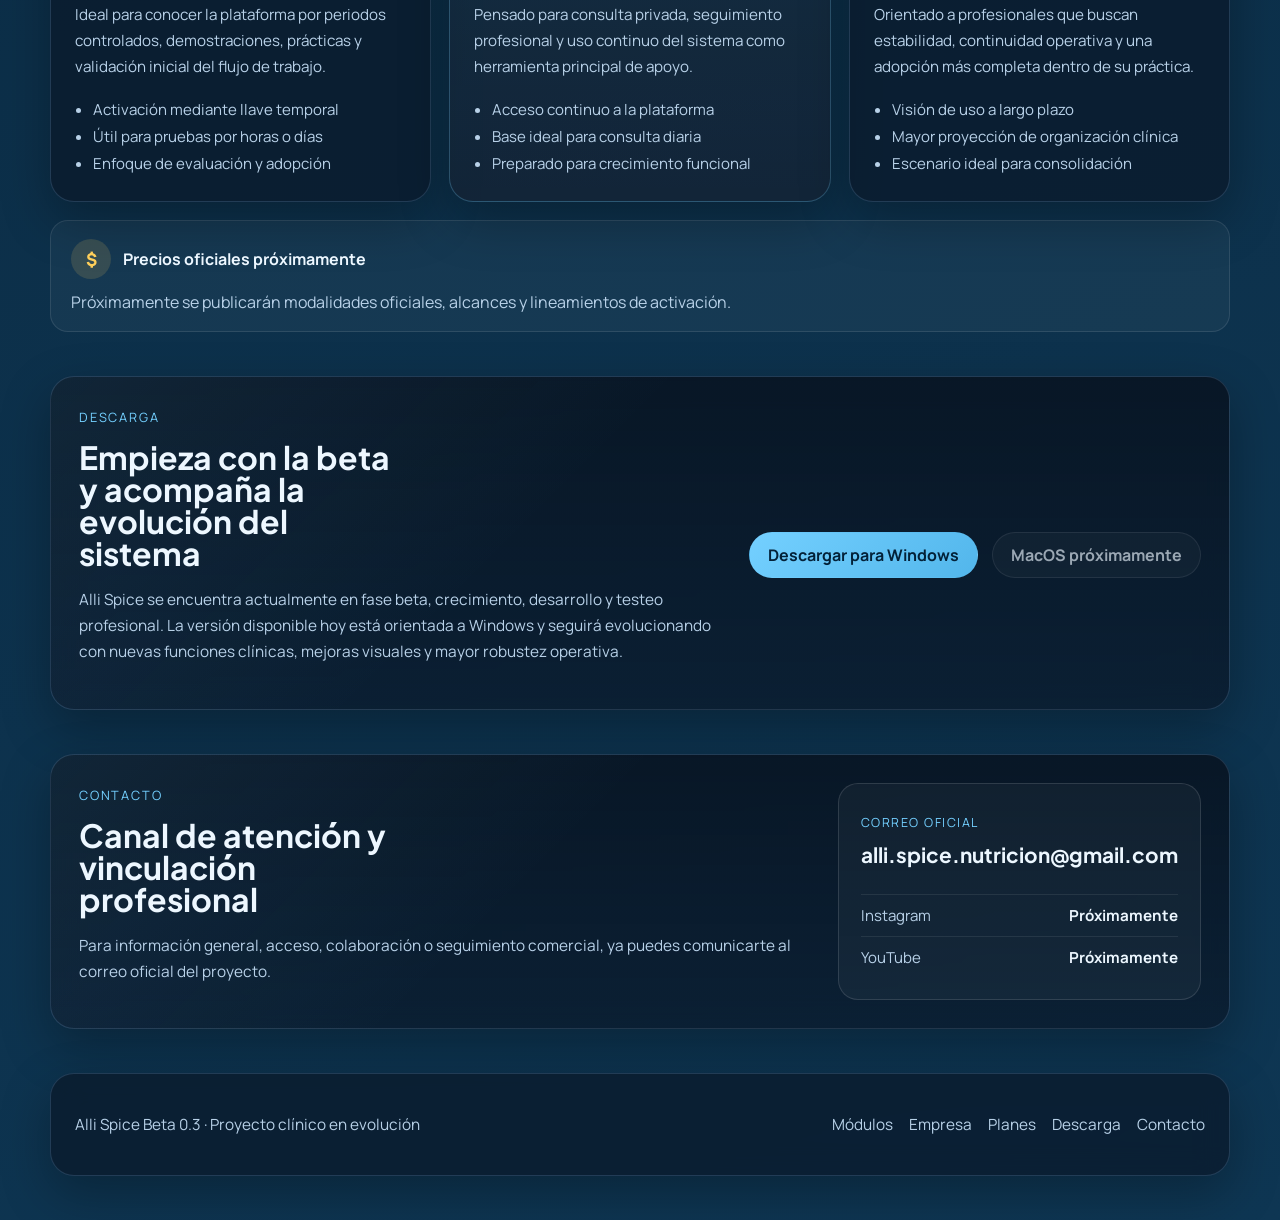
==== commit 5ff9acb3: "Point website download to public downloads repository" ====
--- a/index.html
+++ b/index.html
@@ -276,7 +276,7 @@
             </p>
           </div>
           <div class="download-actions">
-            <a class="btn btn-primary" href="https://github.com/alex76ersmejia-droid/Alli-Spice/releases/download/v0.3/AlliSpice_Beta_0_3_Nuitka.zip" download>
+            <a class="btn btn-primary" href="https://github.com/alex76ersmejia-droid/Alli-Spice-Downloads/releases/download/v0.3/AlliSpice_Beta_0_3_Nuitka.zip" download>
               Descargar para Windows
             </a>
             <a class="btn btn-secondary btn-disabled" href="#descarga" aria-disabled="true">
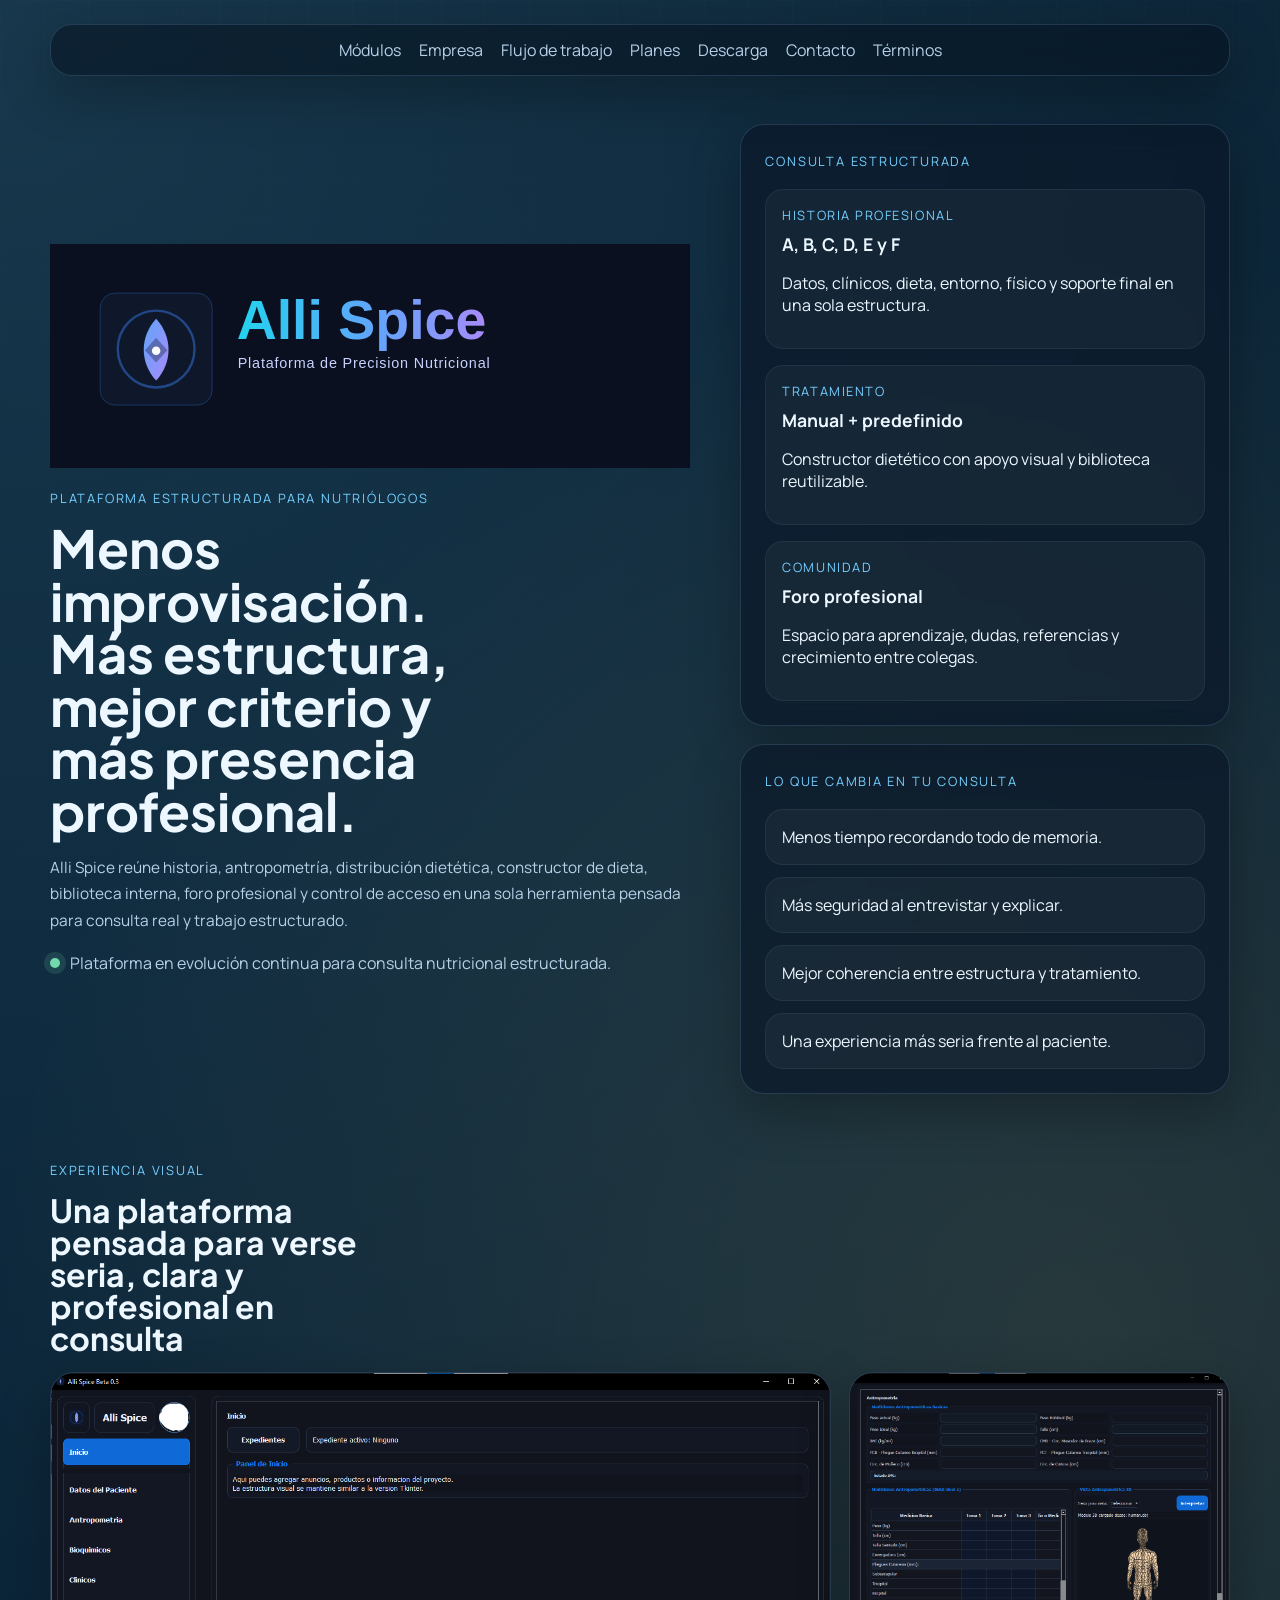
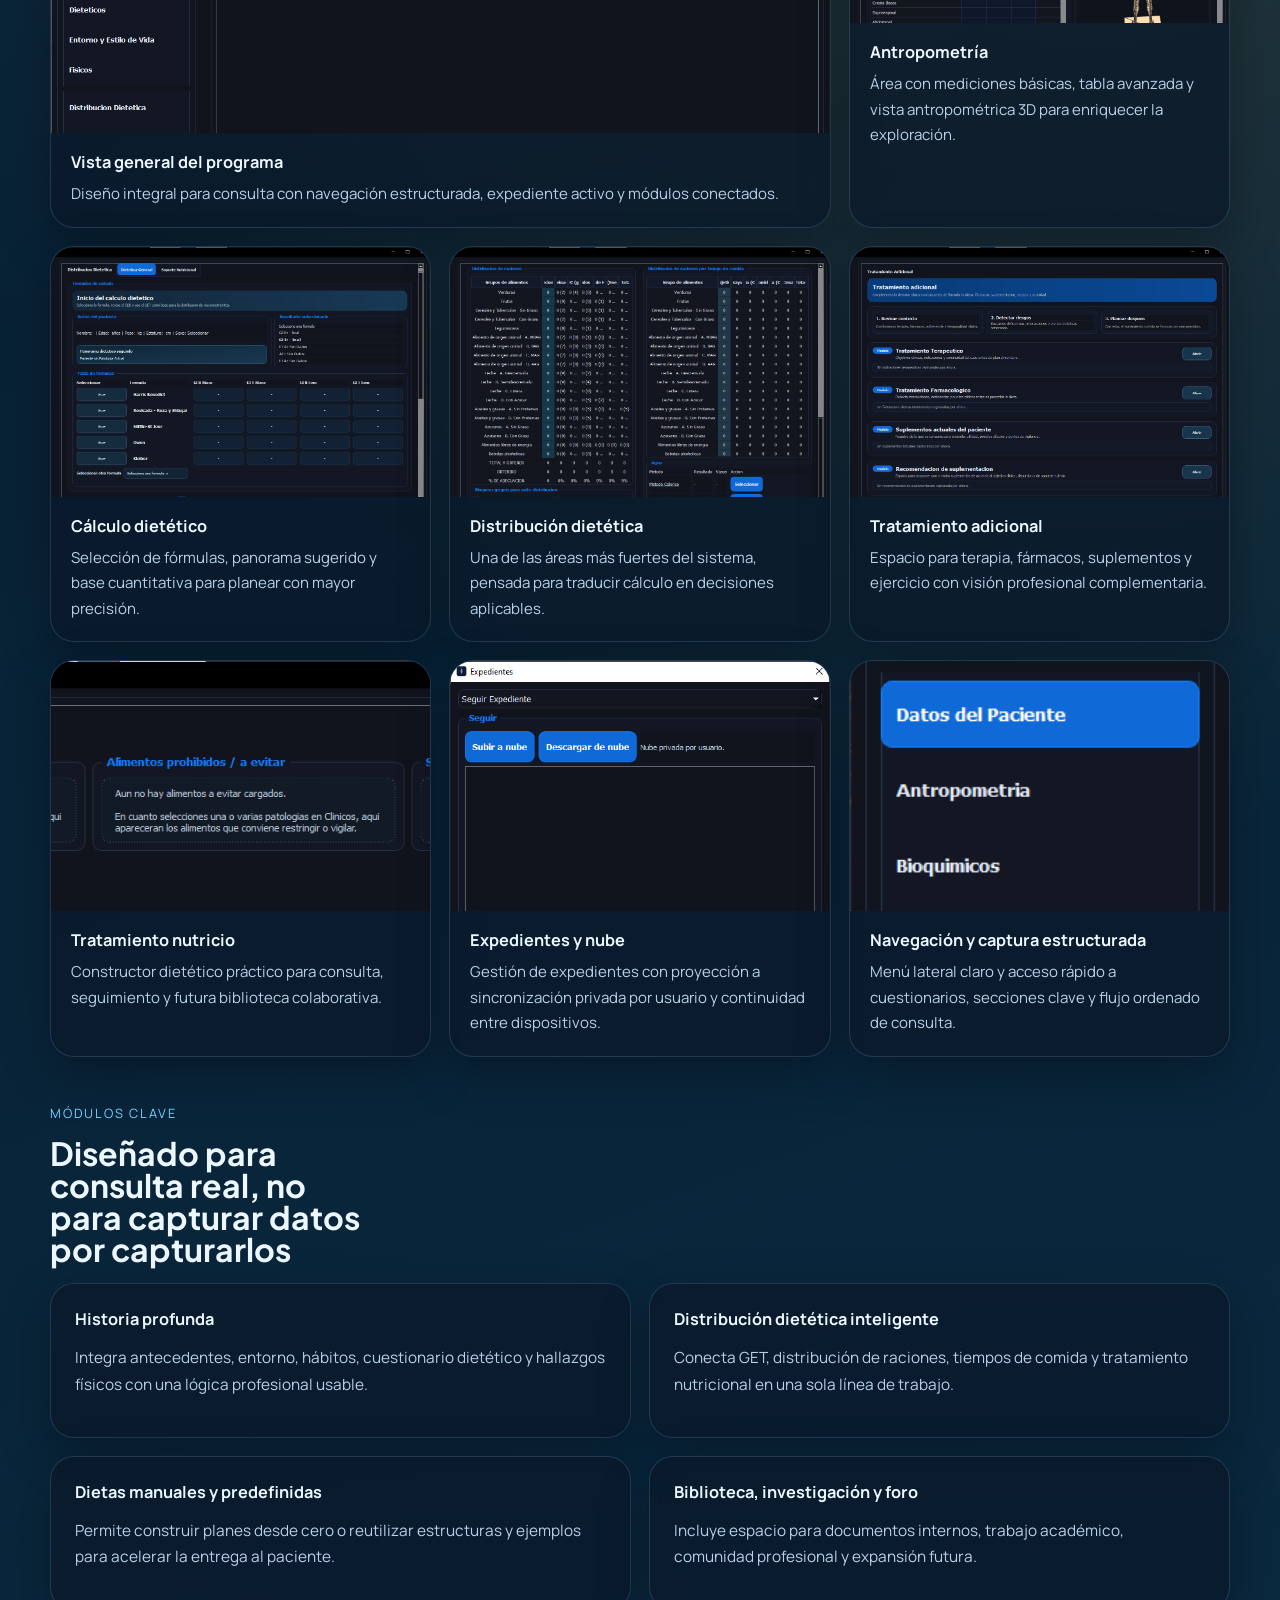
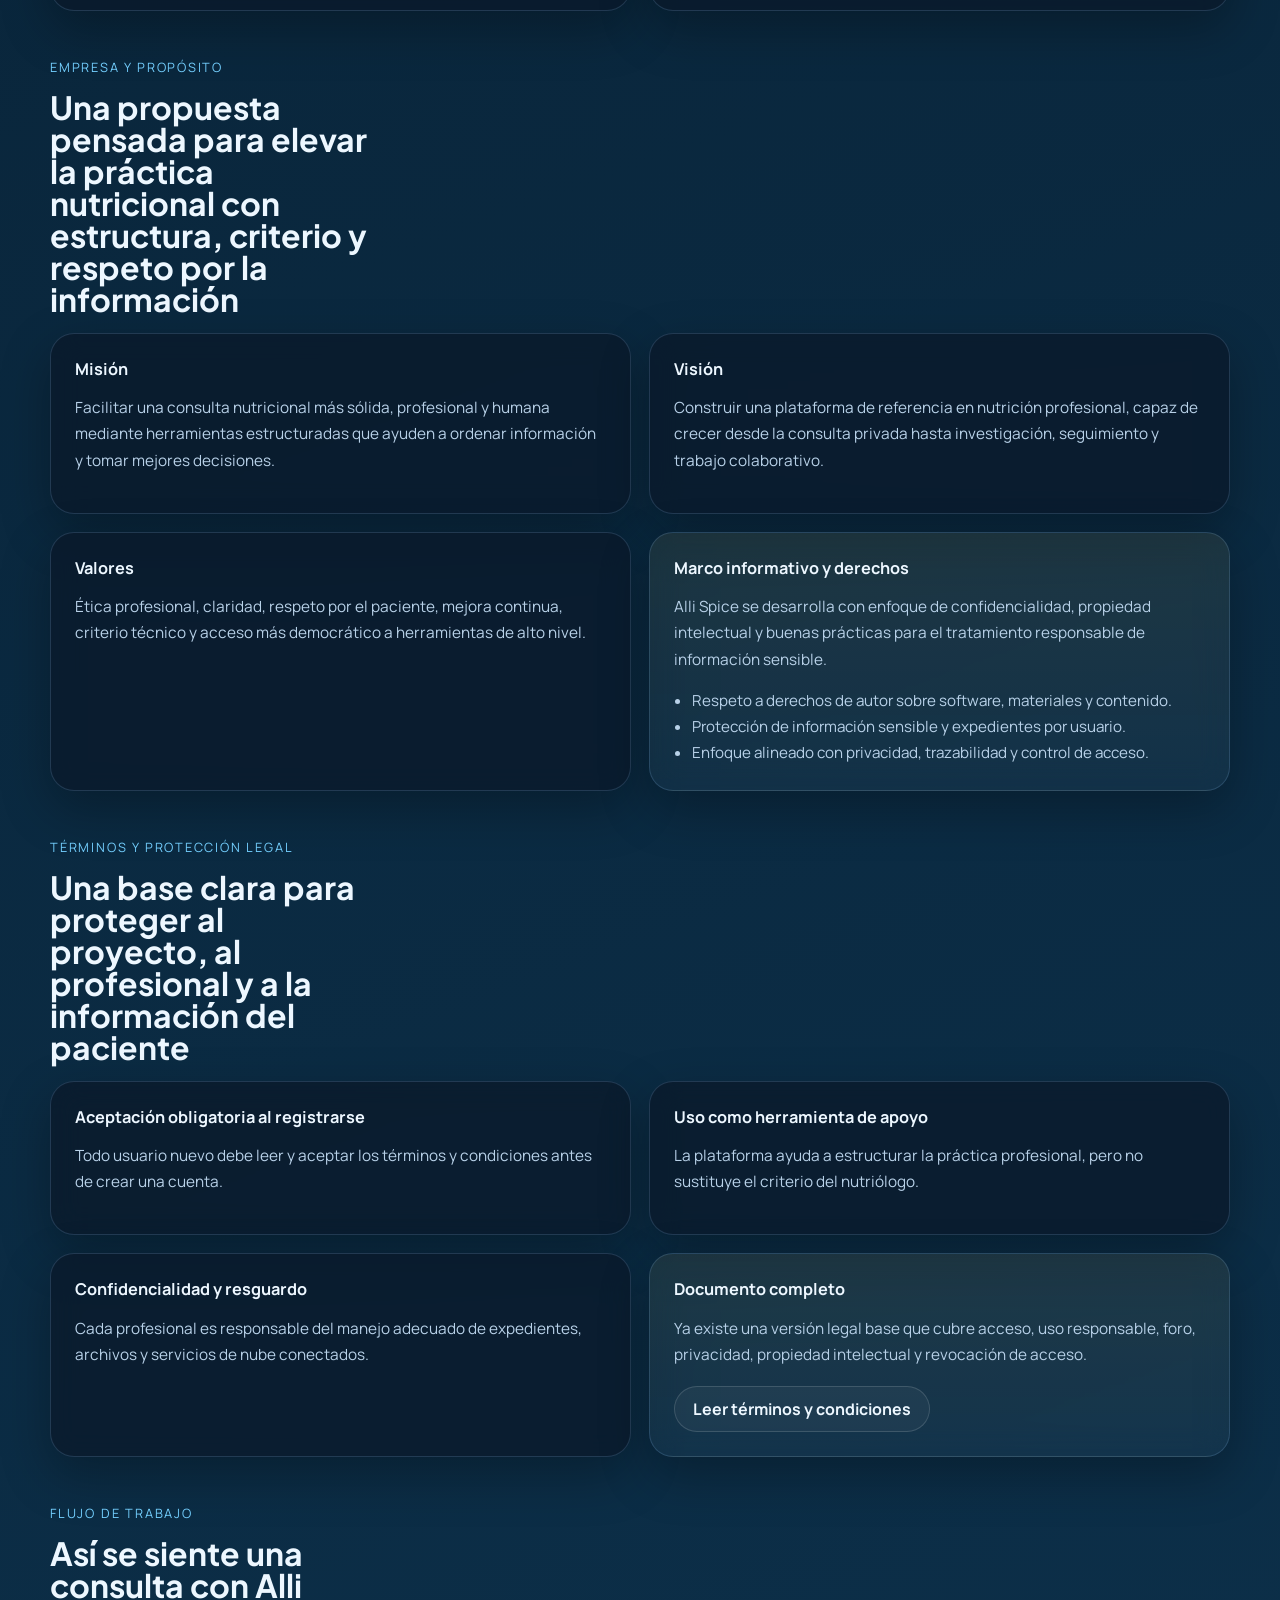
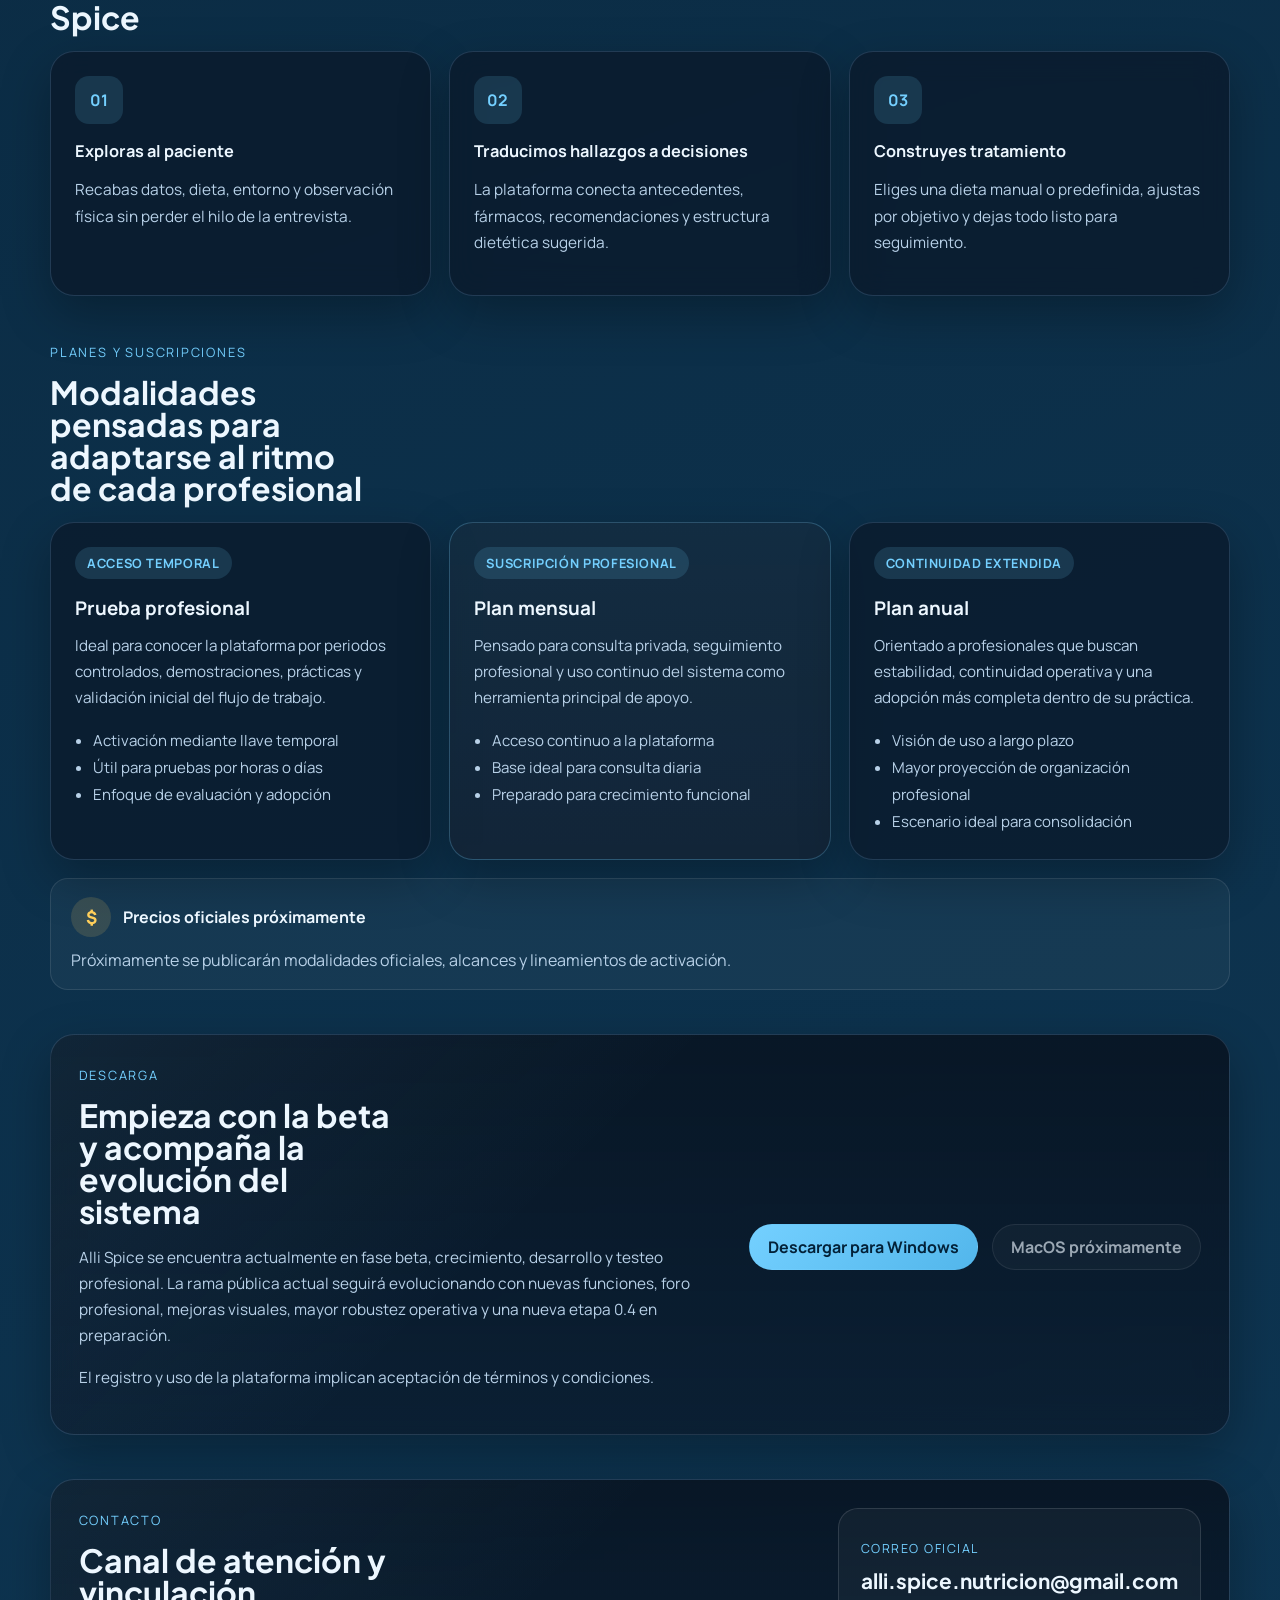
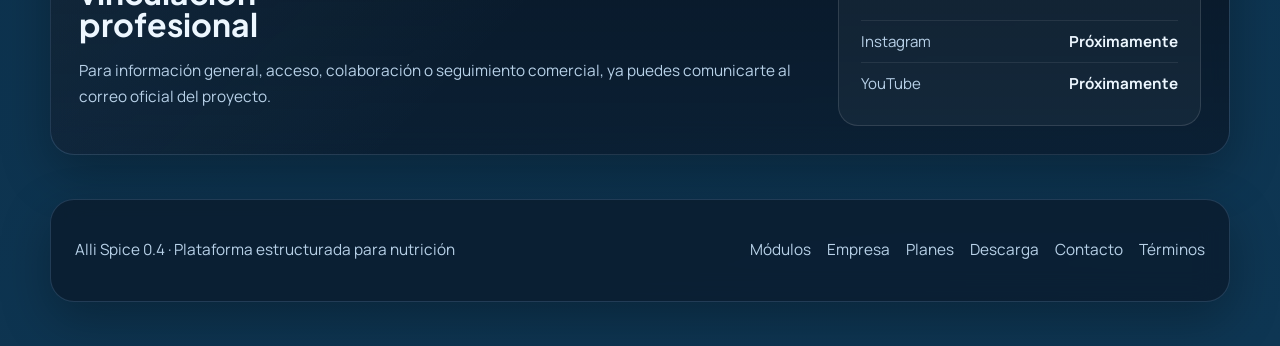
==== commit 396913b2: "Actualizar landing legal y branding 0.4" ====
--- a/index.html
+++ b/index.html
@@ -4,7 +4,7 @@
   <meta charset="utf-8">
   <meta name="viewport" content="width=device-width, initial-scale=1">
   <title>Alli Spice | Plataforma estructurada para nutrición</title>
-  <meta name="description" content="Alli Spice es una plataforma estructurada para nutriólogos: historia, evaluación, cálculo dietético, dietas, nube y control de acceso en una sola experiencia.">
+  <meta name="description" content="Alli Spice es una plataforma estructurada para nutriólogos: historia, evaluación, cálculo dietético, dietas, nube, foro y control de acceso en una sola experiencia.">
   <link rel="preconnect" href="https://fonts.googleapis.com">
   <link rel="preconnect" href="https://fonts.gstatic.com" crossorigin>
   <link href="https://fonts.googleapis.com/css2?family=Manrope:wght@400;500;700&family=Plus+Jakarta+Sans:wght@600;700;800&display=swap" rel="stylesheet">
@@ -20,6 +20,7 @@
         <a href="#planes">Planes</a>
         <a href="#descarga">Descarga</a>
         <a href="#contacto">Contacto</a>
+        <a href="terminos.html">Términos</a>
       </nav>
     </header>
 
@@ -33,10 +34,9 @@
           <h1>Menos improvisación. Más estructura, mejor criterio y más presencia profesional.</h1>
           <p class="hero-text">
             Alli Spice reúne historia, antropometría, distribución dietética, constructor de dieta,
-            biblioteca interna y control de acceso en una sola herramienta pensada para consulta real y trabajo estructurado.
+            biblioteca interna, foro profesional y control de acceso en una sola herramienta pensada
+            para consulta real y trabajo estructurado.
           </p>
-          <div class="hero-actions">
-          </div>
           <div class="hero-note">
             <span class="status-dot"></span>
             Plataforma en evolución continua para consulta nutricional estructurada.
@@ -48,9 +48,9 @@
             <div class="card-label">Consulta estructurada</div>
             <div class="metric-grid">
               <article>
-                <span class="metric-title">Historia clínica</span>
+                <span class="metric-title">Historia profesional</span>
                 <strong>A, B, C, D, E y F</strong>
-                <p>Datos, clínicos, dieta, entorno, físico y soporte final.</p>
+                <p>Datos, clínicos, dieta, entorno, físico y soporte final en una sola estructura.</p>
               </article>
               <article>
                 <span class="metric-title">Tratamiento</span>
@@ -58,9 +58,9 @@
                 <p>Constructor dietético con apoyo visual y biblioteca reutilizable.</p>
               </article>
               <article>
-                <span class="metric-title">Seguimiento</span>
-                <strong>Continuidad clínica</strong>
-                <p>Preparado para seguimiento profesional, organización interna y expansión de herramientas.</p>
+                <span class="metric-title">Comunidad</span>
+                <strong>Foro profesional</strong>
+                <p>Espacio para aprendizaje, dudas, referencias y crecimiento entre colegas.</p>
               </article>
             </div>
           </div>
@@ -69,7 +69,7 @@
             <ul>
               <li>Menos tiempo recordando todo de memoria.</li>
               <li>Más seguridad al entrevistar y explicar.</li>
-              <li>Mejor coherencia entre diagnóstico y dieta.</li>
+              <li>Mejor coherencia entre estructura y tratamiento.</li>
               <li>Una experiencia más seria frente al paciente.</li>
             </ul>
           </div>
@@ -86,53 +86,53 @@
             <img src="screenshots/Imagenes Reales del programa/Vista general del Programa.png" alt="Vista general de Alli Spice">
             <div class="showcase-copy">
               <h3>Vista general del programa</h3>
-              <p>Diseño integral para consulta con navegación estructurada, expediente activo y módulos conectados entre sí.</p>
+              <p>Diseño integral para consulta con navegación estructurada, expediente activo y módulos conectados.</p>
             </div>
           </article>
           <article class="showcase-card">
             <img src="screenshots/Imagenes Reales del programa/Antropometria.png" alt="Módulo de Antropometría">
             <div class="showcase-copy">
               <h3>Antropometría</h3>
-              <p>Área clínica con mediciones básicas, tabla avanzada y vista antropométrica 3D para enriquecer la exploración.</p>
+              <p>Área con mediciones básicas, tabla avanzada y vista antropométrica 3D para enriquecer la exploración.</p>
             </div>
           </article>
           <article class="showcase-card">
             <img src="screenshots/Imagenes Reales del programa/Formulas para el GER y GET.png" alt="Fórmulas para GER y GET">
             <div class="showcase-copy">
               <h3>Cálculo dietético</h3>
-              <p>Selección de fórmulas, panorama sugerido y base cuantitativa para planear con más precisión.</p>
-            </div>
-          </article>
-          <article class="showcase-card">
-            <img src="screenshots/Imagenes Reales del programa/Distribucion de Raciones Inteligente.png" alt="Módulo de Distribución de Raciones">
-            <div class="showcase-copy">
-              <h3>Distribución Dietética</h3>
-              <p>Una de las áreas más fuertes del sistema, pensada para traducir cálculo y estructura en decisiones aplicables.</p>
-            </div>
-          </article>
-          <article class="showcase-card">
-            <img src="screenshots/Imagenes Reales del programa/Tratamiento Adicional Inteligente.png" alt="Módulo de Tratamiento Adicional">
+              <p>Selección de fórmulas, panorama sugerido y base cuantitativa para planear con mayor precisión.</p>
+            </div>
+          </article>
+          <article class="showcase-card">
+            <img src="screenshots/Imagenes Reales del programa/Distribucion de Raciones Inteligente.png" alt="Distribución de raciones">
+            <div class="showcase-copy">
+              <h3>Distribución dietética</h3>
+              <p>Una de las áreas más fuertes del sistema, pensada para traducir cálculo en decisiones aplicables.</p>
+            </div>
+          </article>
+          <article class="showcase-card">
+            <img src="screenshots/Imagenes Reales del programa/Tratamiento Adicional Inteligente.png" alt="Tratamiento adicional">
             <div class="showcase-copy">
               <h3>Tratamiento adicional</h3>
-              <p>Espacio para terapia, fármacos, suplementos y ejercicio con enfoque clínico complementario.</p>
-            </div>
-          </article>
-          <article class="showcase-card">
-            <img src="screenshots/Imagenes Reales del programa/Tratamiento Nutricio Inteligente.png" alt="Módulo de Tratamiento Nutricio">
-            <div class="showcase-copy">
-              <h3>Tratamiento Nutricio</h3>
-              <p>Constructor dietético con enfoque práctico para consulta, seguimiento y futura biblioteca de dietas.</p>
-            </div>
-          </article>
-          <article class="showcase-card">
-            <img src="screenshots/Imagenes Reales del programa/Expedientes.png" alt="Gestión de expedientes y nube">
+              <p>Espacio para terapia, fármacos, suplementos y ejercicio con visión profesional complementaria.</p>
+            </div>
+          </article>
+          <article class="showcase-card">
+            <img src="screenshots/Imagenes Reales del programa/Tratamiento Nutricio Inteligente.png" alt="Tratamiento nutricio">
+            <div class="showcase-copy">
+              <h3>Tratamiento nutricio</h3>
+              <p>Constructor dietético práctico para consulta, seguimiento y futura biblioteca colaborativa.</p>
+            </div>
+          </article>
+          <article class="showcase-card">
+            <img src="screenshots/Imagenes Reales del programa/Expedientes.png" alt="Expedientes">
             <div class="showcase-copy">
               <h3>Expedientes y nube</h3>
               <p>Gestión de expedientes con proyección a sincronización privada por usuario y continuidad entre dispositivos.</p>
             </div>
           </article>
           <article class="showcase-card">
-            <img src="screenshots/Imagenes Reales del programa/Screenshot 2026-06-11 094536.png" alt="Menú lateral y cuestionario dietético">
+            <img src="screenshots/Imagenes Reales del programa/Screenshot 2026-06-11 094536.png" alt="Menú lateral">
             <div class="showcase-copy">
               <h3>Navegación y captura estructurada</h3>
               <p>Menú lateral claro y acceso rápido a cuestionarios, secciones clave y flujo ordenado de consulta.</p>
@@ -141,15 +141,15 @@
         </div>
       </section>
 
-      <section class="feature-section" id="modulos">
+      <section class="feature-section">
         <div class="section-heading">
           <span class="section-kicker">Módulos clave</span>
           <h2>Diseñado para consulta real, no para capturar datos por capturarlos</h2>
         </div>
         <div class="feature-grid">
           <article class="feature-card">
-            <h3>Historia clínica profunda</h3>
-            <p>Integra antecedentes, entorno, hábitos, cuestionario dietético y hallazgos físicos con una lógica clínica usable.</p>
+            <h3>Historia profunda</h3>
+            <p>Integra antecedentes, entorno, hábitos, cuestionario dietético y hallazgos físicos con una lógica profesional usable.</p>
           </article>
           <article class="feature-card">
             <h3>Distribución dietética inteligente</h3>
@@ -160,8 +160,8 @@
             <p>Permite construir planes desde cero o reutilizar estructuras y ejemplos para acelerar la entrega al paciente.</p>
           </article>
           <article class="feature-card">
-            <h3>Biblioteca y herramientas</h3>
-            <p>Incluye espacio para documentos internos, futuras gráficas, cribajes e investigación clínica aplicada.</p>
+            <h3>Biblioteca, investigación y foro</h3>
+            <p>Incluye espacio para documentos internos, trabajo académico, comunidad profesional y expansión futura.</p>
           </article>
         </div>
       </section>
@@ -169,24 +169,24 @@
       <section class="feature-section" id="empresa">
         <div class="section-heading">
           <span class="section-kicker">Empresa y propósito</span>
-          <h2>Una propuesta pensada para elevar la práctica nutricional con criterio, estructura y respeto por la información del paciente</h2>
+          <h2>Una propuesta pensada para elevar la práctica nutricional con estructura, criterio y respeto por la información</h2>
         </div>
         <div class="feature-grid company-grid">
           <article class="feature-card">
             <h3>Misión</h3>
-            <p>Facilitar una consulta nutricional más sólida, profesional y humana mediante herramientas estructuradas que ayuden a ordenar la información y tomar mejores decisiones.</p>
+            <p>Facilitar una consulta nutricional más sólida, profesional y humana mediante herramientas estructuradas que ayuden a ordenar información y tomar mejores decisiones.</p>
           </article>
           <article class="feature-card">
             <h3>Visión</h3>
-            <p>Construir una plataforma de referencia en nutrición profesional, capaz de crecer desde la consulta privada hasta proyectos de investigación, seguimiento y trabajo colaborativo.</p>
+            <p>Construir una plataforma de referencia en nutrición profesional, capaz de crecer desde la consulta privada hasta investigación, seguimiento y trabajo colaborativo.</p>
           </article>
           <article class="feature-card">
             <h3>Valores</h3>
-            <p>Ética clínica, claridad, respeto por el paciente, mejora continua, criterio profesional y acceso más democrático a herramientas de alto nivel.</p>
+            <p>Ética profesional, claridad, respeto por el paciente, mejora continua, criterio técnico y acceso más democrático a herramientas de alto nivel.</p>
           </article>
           <article class="feature-card feature-card-legal">
             <h3>Marco informativo y derechos</h3>
-            <p>Alli Spice se desarrolla con enfoque de confidencialidad, propiedad intelectual y buenas prácticas para el tratamiento responsable de información clínica y profesional.</p>
+            <p>Alli Spice se desarrolla con enfoque de confidencialidad, propiedad intelectual y buenas prácticas para el tratamiento responsable de información sensible.</p>
             <ul class="legal-list">
               <li>Respeto a derechos de autor sobre software, materiales y contenido.</li>
               <li>Protección de información sensible y expedientes por usuario.</li>
@@ -196,6 +196,34 @@
         </div>
       </section>
 
+      <section class="feature-section" id="legal">
+        <div class="section-heading">
+          <span class="section-kicker">Términos y protección legal</span>
+          <h2>Una base clara para proteger al proyecto, al profesional y a la información del paciente</h2>
+        </div>
+        <div class="feature-grid company-grid">
+          <article class="feature-card">
+            <h3>Aceptación obligatoria al registrarse</h3>
+            <p>Todo usuario nuevo debe leer y aceptar los términos y condiciones antes de crear una cuenta.</p>
+          </article>
+          <article class="feature-card">
+            <h3>Uso como herramienta de apoyo</h3>
+            <p>La plataforma ayuda a estructurar la práctica profesional, pero no sustituye el criterio del nutriólogo.</p>
+          </article>
+          <article class="feature-card">
+            <h3>Confidencialidad y resguardo</h3>
+            <p>Cada profesional es responsable del manejo adecuado de expedientes, archivos y servicios de nube conectados.</p>
+          </article>
+          <article class="feature-card feature-card-legal">
+            <h3>Documento completo</h3>
+            <p>Ya existe una versión legal base que cubre acceso, uso responsable, foro, privacidad, propiedad intelectual y revocación de acceso.</p>
+            <div class="legal-actions">
+              <a class="btn btn-secondary" href="terminos.html">Leer términos y condiciones</a>
+            </div>
+          </article>
+        </div>
+      </section>
+
       <section class="workflow-section" id="flujo">
         <div class="section-heading">
           <span class="section-kicker">Flujo de trabajo</span>
@@ -205,7 +233,7 @@
           <article class="timeline-step">
             <span>01</span>
             <h3>Exploras al paciente</h3>
-            <p>Recabas datos clínicos, dietéticos, físicos y del entorno sin perder el hilo de la entrevista.</p>
+            <p>Recabas datos, dieta, entorno y observación física sin perder el hilo de la entrevista.</p>
           </article>
           <article class="timeline-step">
             <span>02</span>
@@ -252,7 +280,7 @@
             <p>Orientado a profesionales que buscan estabilidad, continuidad operativa y una adopción más completa dentro de su práctica.</p>
             <ul class="plan-list">
               <li>Visión de uso a largo plazo</li>
-              <li>Mayor proyección de organización clínica</li>
+              <li>Mayor proyección de organización profesional</li>
               <li>Escenario ideal para consolidación</li>
             </ul>
           </article>
@@ -272,7 +300,12 @@
             <span class="section-kicker">Descarga</span>
             <h2>Empieza con la beta y acompaña la evolución del sistema</h2>
             <p>
-              Alli Spice se encuentra actualmente en fase beta, crecimiento, desarrollo y testeo profesional. La versión disponible hoy está orientada a Windows y seguirá evolucionando con nuevas funciones clínicas, mejoras visuales y mayor robustez operativa.
+              Alli Spice se encuentra actualmente en fase beta, crecimiento, desarrollo y testeo profesional.
+              La rama pública actual seguirá evolucionando con nuevas funciones, foro profesional, mejoras visuales,
+              mayor robustez operativa y una nueva etapa 0.4 en preparación.
+            </p>
+            <p class="download-legal-note">
+              El registro y uso de la plataforma implican aceptación de términos y condiciones.
             </p>
           </div>
           <div class="download-actions">
@@ -292,7 +325,8 @@
             <span class="section-kicker">Contacto</span>
             <h2>Canal de atención y vinculación profesional</h2>
             <p>
-              Para información general, acceso, colaboración o seguimiento comercial, ya puedes comunicarte al correo oficial del proyecto.
+              Para información general, acceso, colaboración o seguimiento comercial,
+              ya puedes comunicarte al correo oficial del proyecto.
             </p>
           </div>
           <div class="contact-placeholder">
@@ -314,13 +348,14 @@
     </main>
 
     <footer class="footer">
-      <p>Alli Spice Beta 0.3 · Proyecto clínico en evolución</p>
+      <p>Alli Spice 0.4 · Plataforma estructurada para nutrición</p>
       <p class="footer-links">
         <a href="#modulos">Módulos</a>
         <a href="#empresa">Empresa</a>
         <a href="#planes">Planes</a>
         <a href="#descarga">Descarga</a>
         <a href="#contacto">Contacto</a>
+        <a href="terminos.html">Términos</a>
       </p>
     </footer>
   </div>
--- a/styles.css
+++ b/styles.css
@@ -277,6 +277,40 @@
   font-size: 0.94rem;
 }
 
+.legal-actions {
+  margin-top: 18px;
+}
+
+.download-legal-note,
+.legal-intro {
+  color: var(--muted);
+  line-height: 1.7;
+  font-size: 0.95rem;
+}
+
+.legal-page .feature-section {
+  padding-top: 28px;
+}
+
+.legal-article {
+  padding: 28px;
+  border-radius: 24px;
+  background: var(--surface);
+  border: 1px solid var(--line);
+  box-shadow: var(--shadow);
+}
+
+.legal-article h3 {
+  margin: 0 0 10px;
+  font-size: 1.05rem;
+}
+
+.legal-article p {
+  margin: 0 0 20px;
+  color: var(--muted);
+  line-height: 1.8;
+}
+
 .metric-grid {
   display: grid;
   gap: 16px;
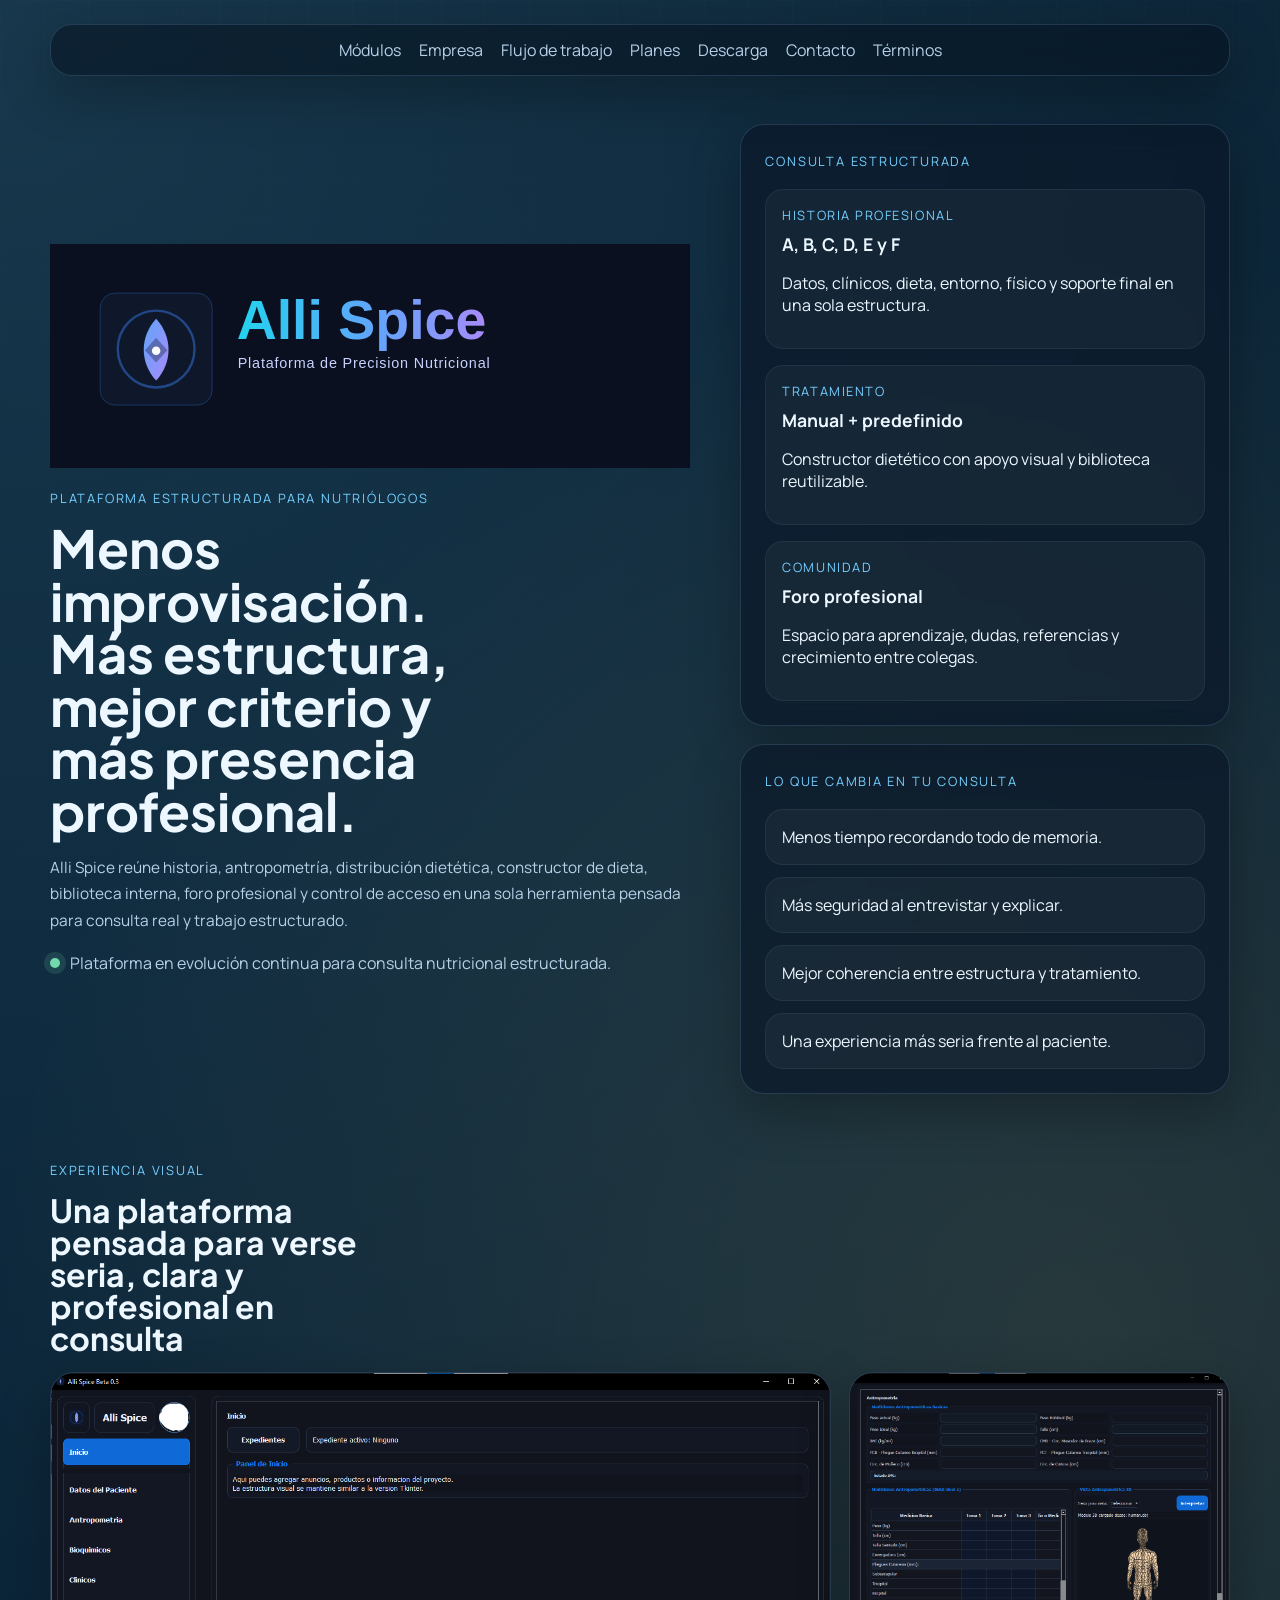
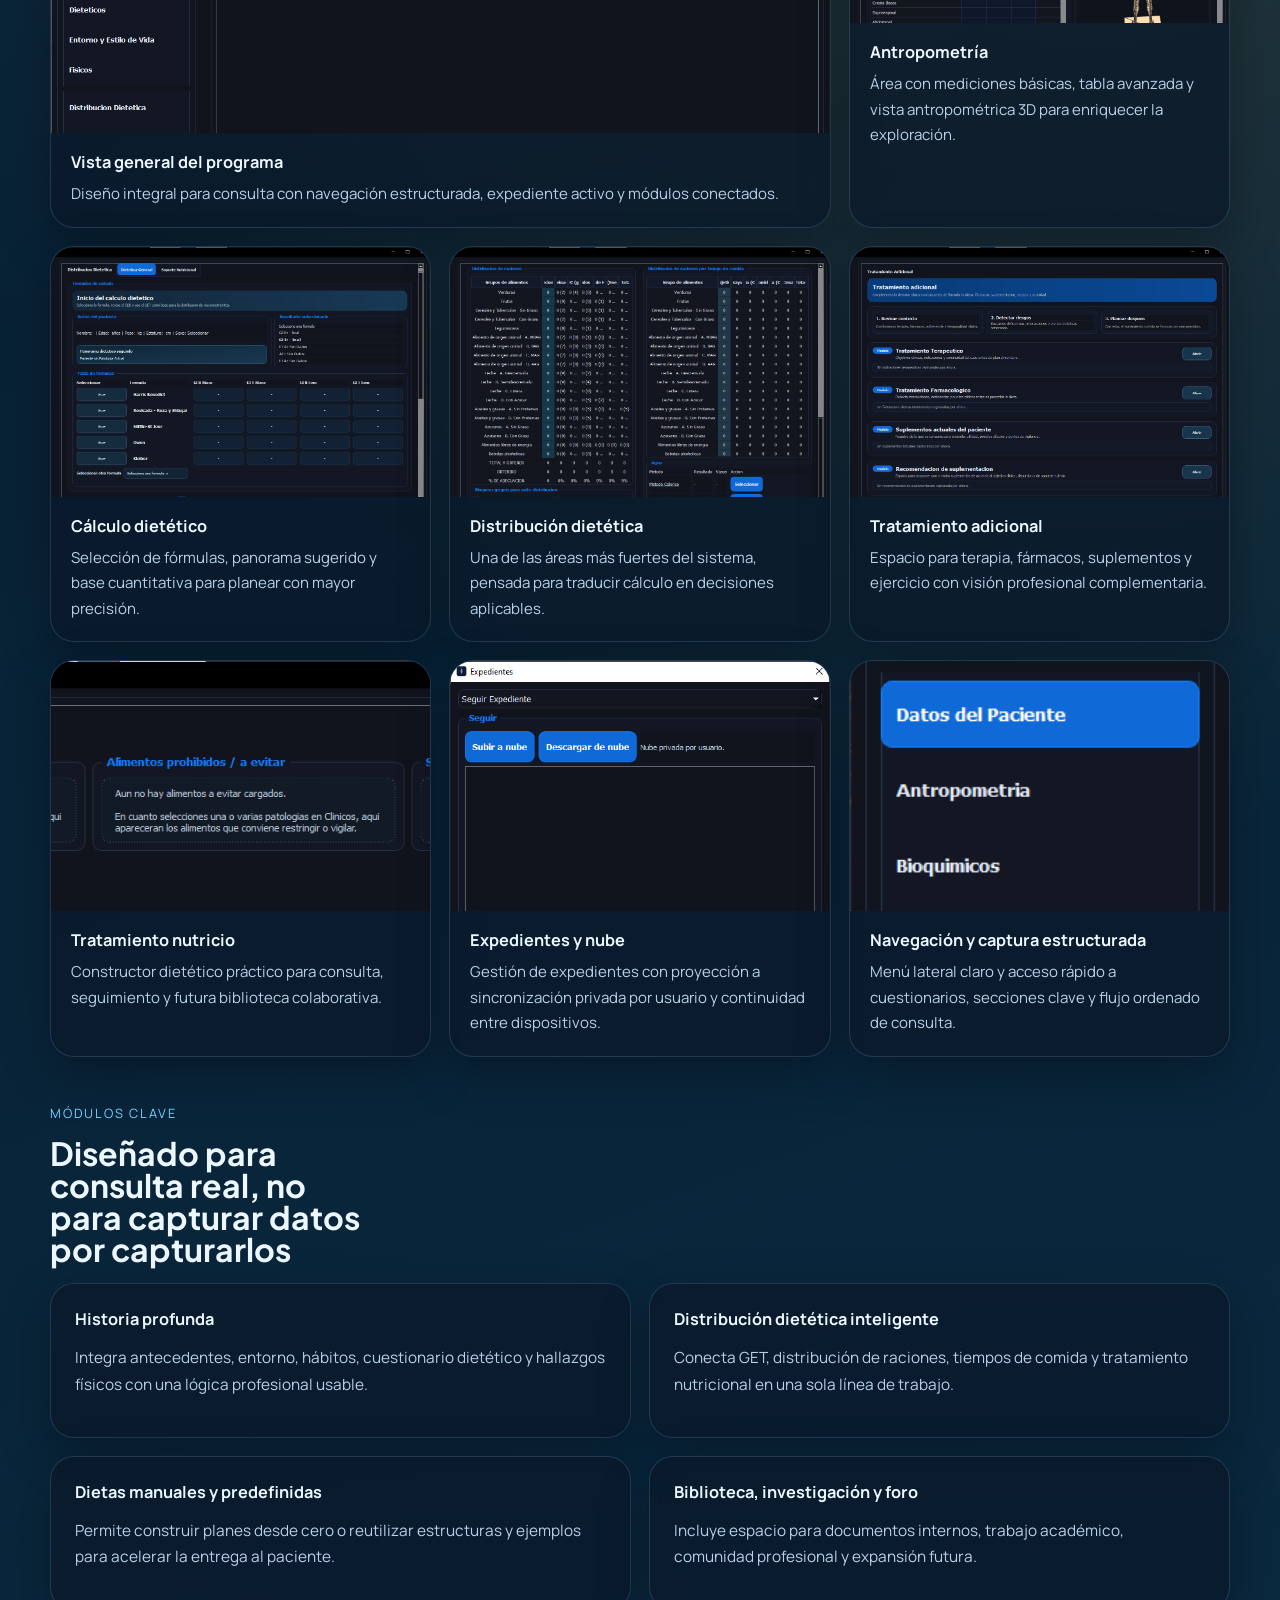
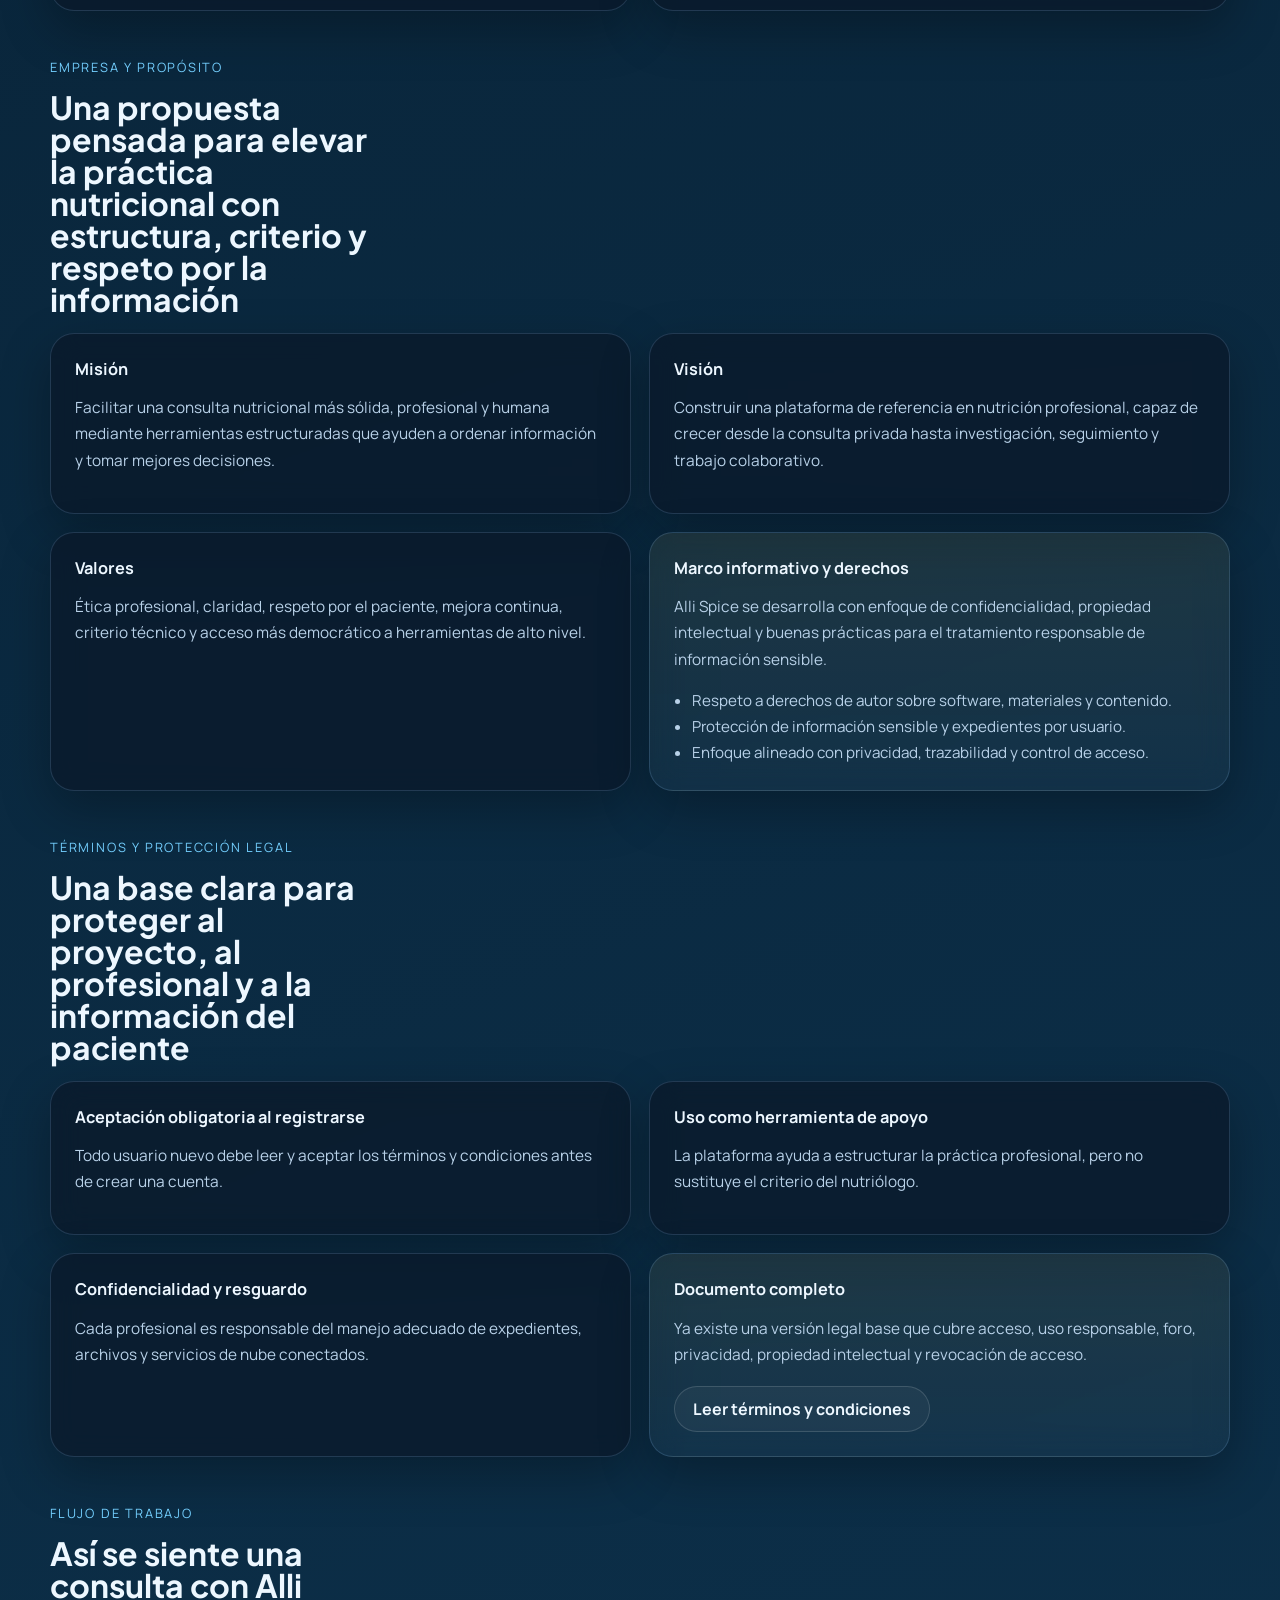
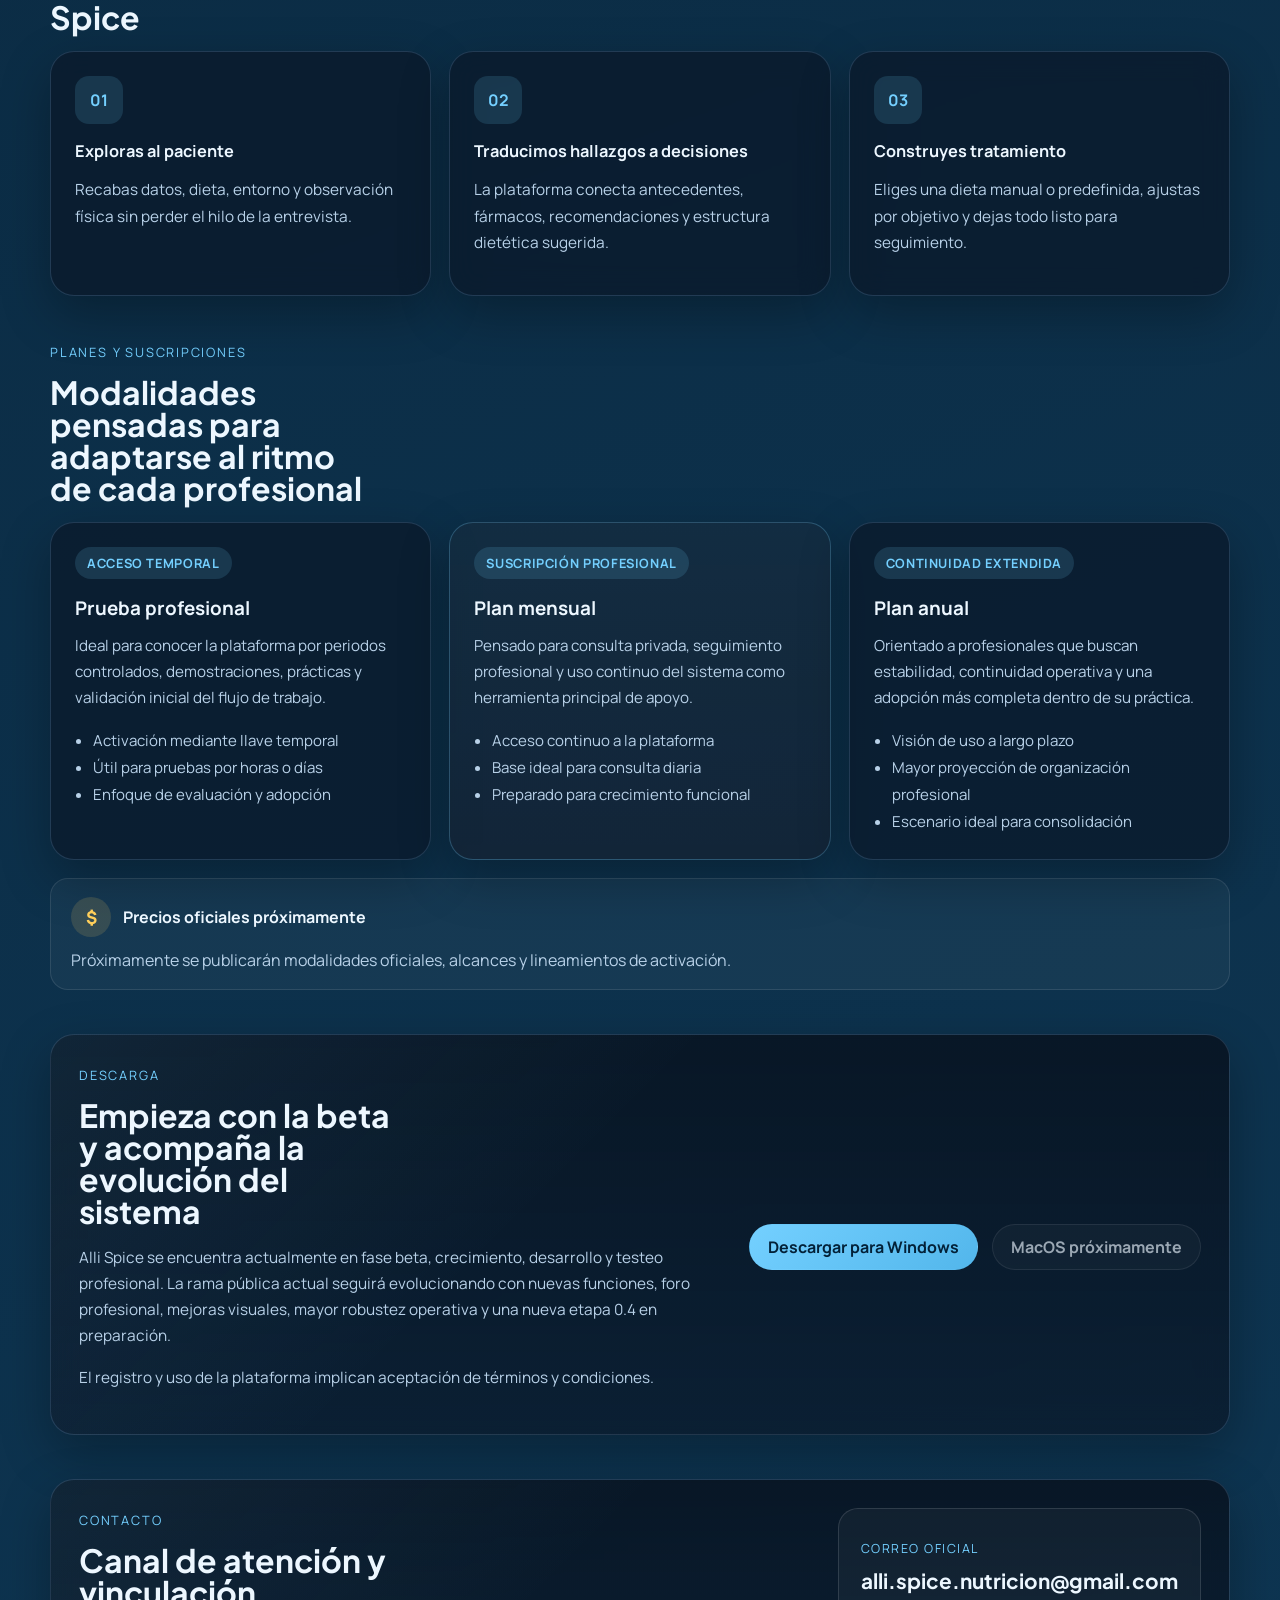
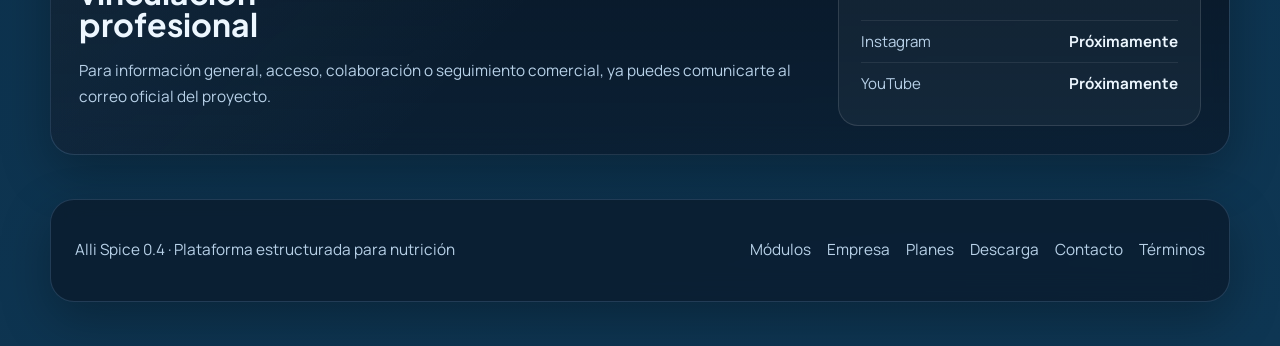
==== commit 919dc1e3: "Actualizar descarga a setup 0.4" ====
--- a/index.html
+++ b/index.html
@@ -309,7 +309,7 @@
             </p>
           </div>
           <div class="download-actions">
-            <a class="btn btn-primary" href="https://github.com/alex76ersmejia-droid/Alli-Spice-Downloads/releases/download/v0.3/AlliSpice_Beta_0_3_Nuitka.zip" download>
+            <a class="btn btn-primary" href="https://github.com/alex76ersmejia-droid/Alli-Spice-Downloads/releases/download/v0.4/AlliSpice_Beta_0_4_Setup_20260612.exe" download>
               Descargar para Windows
             </a>
             <a class="btn btn-secondary btn-disabled" href="#descarga" aria-disabled="true">
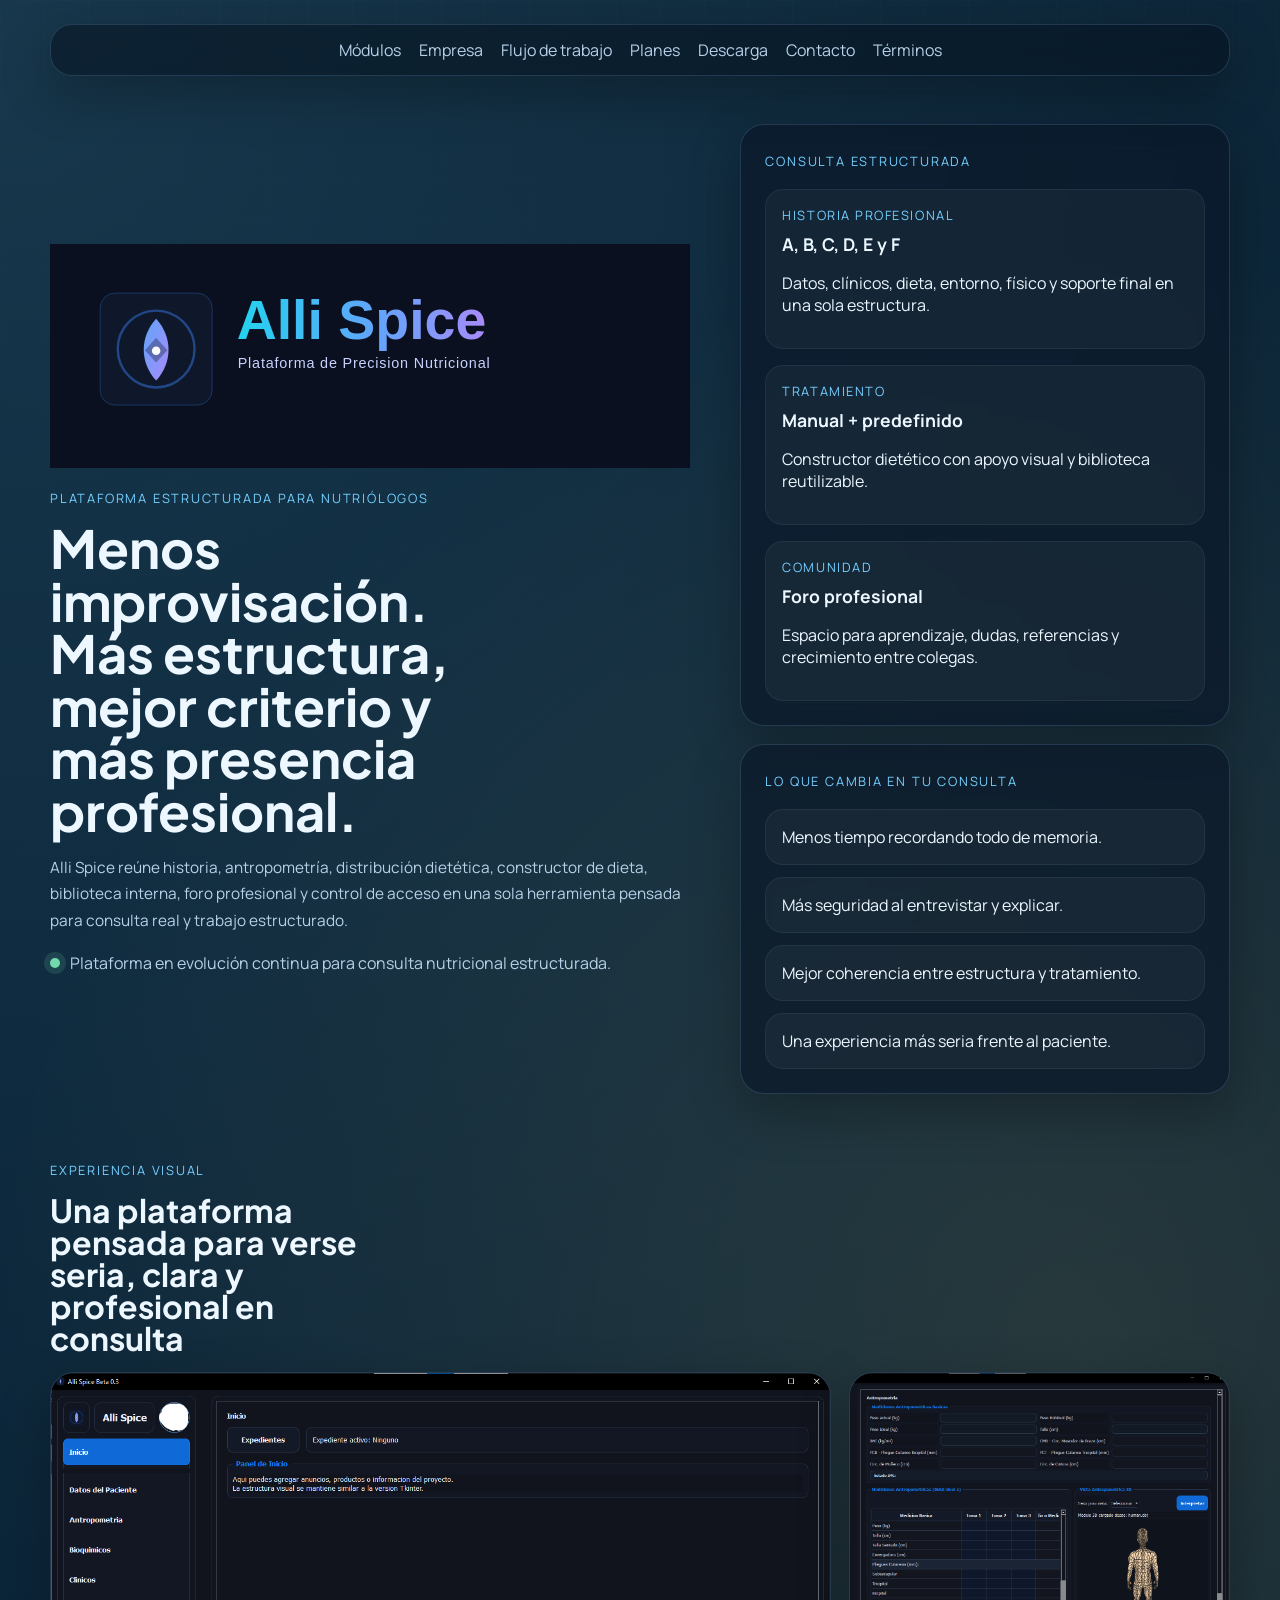
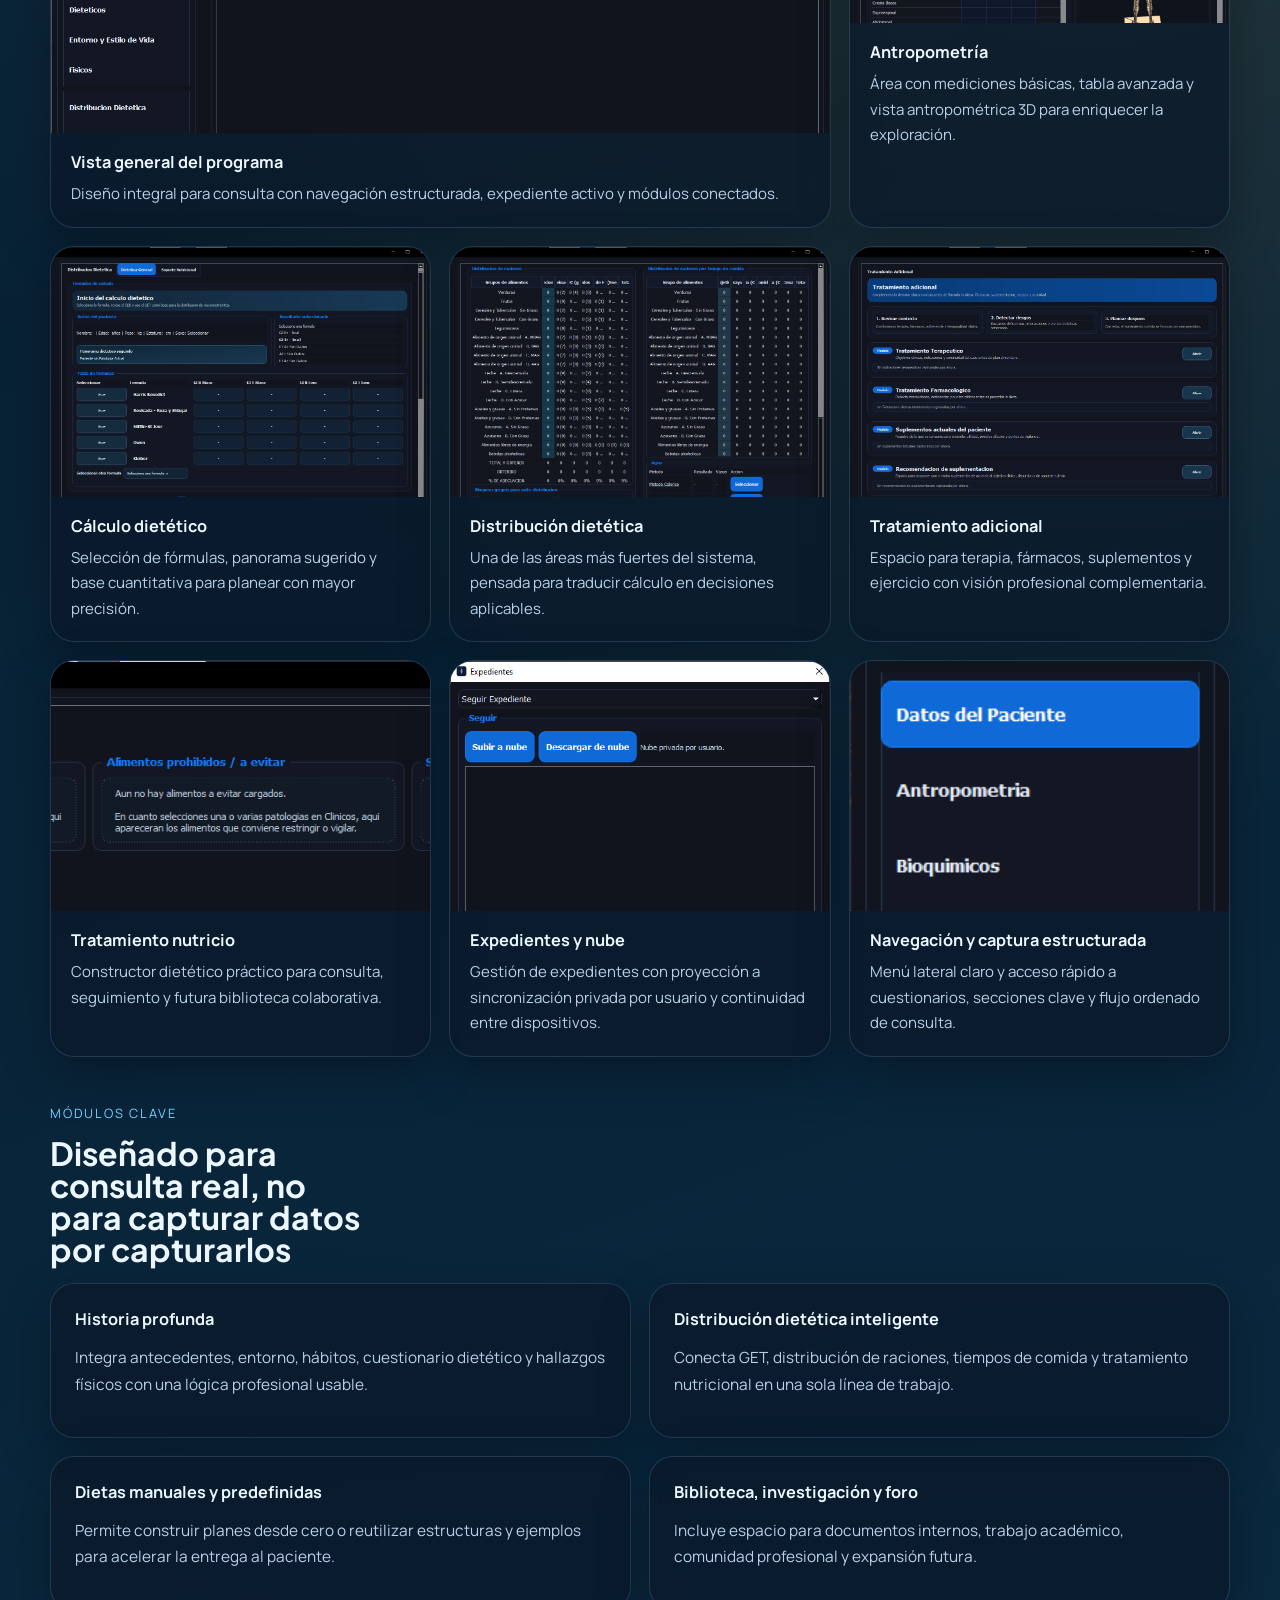
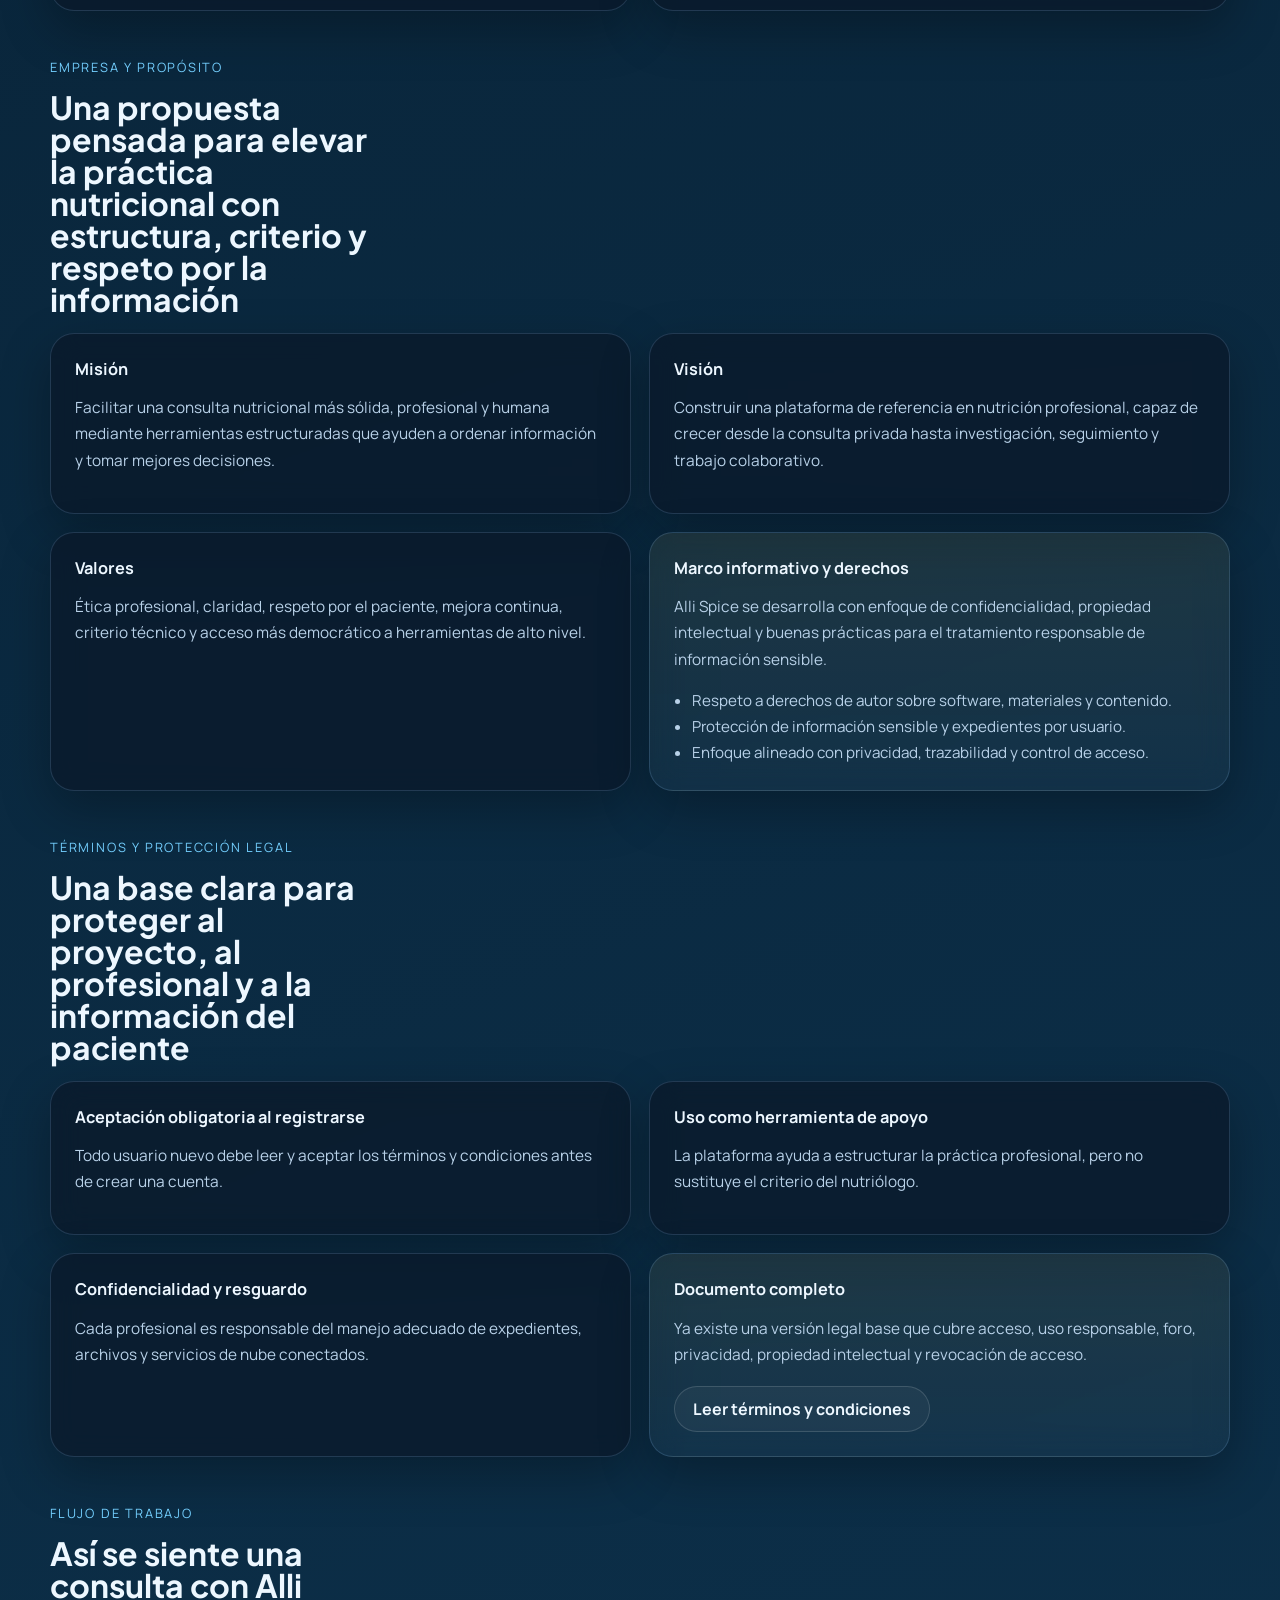
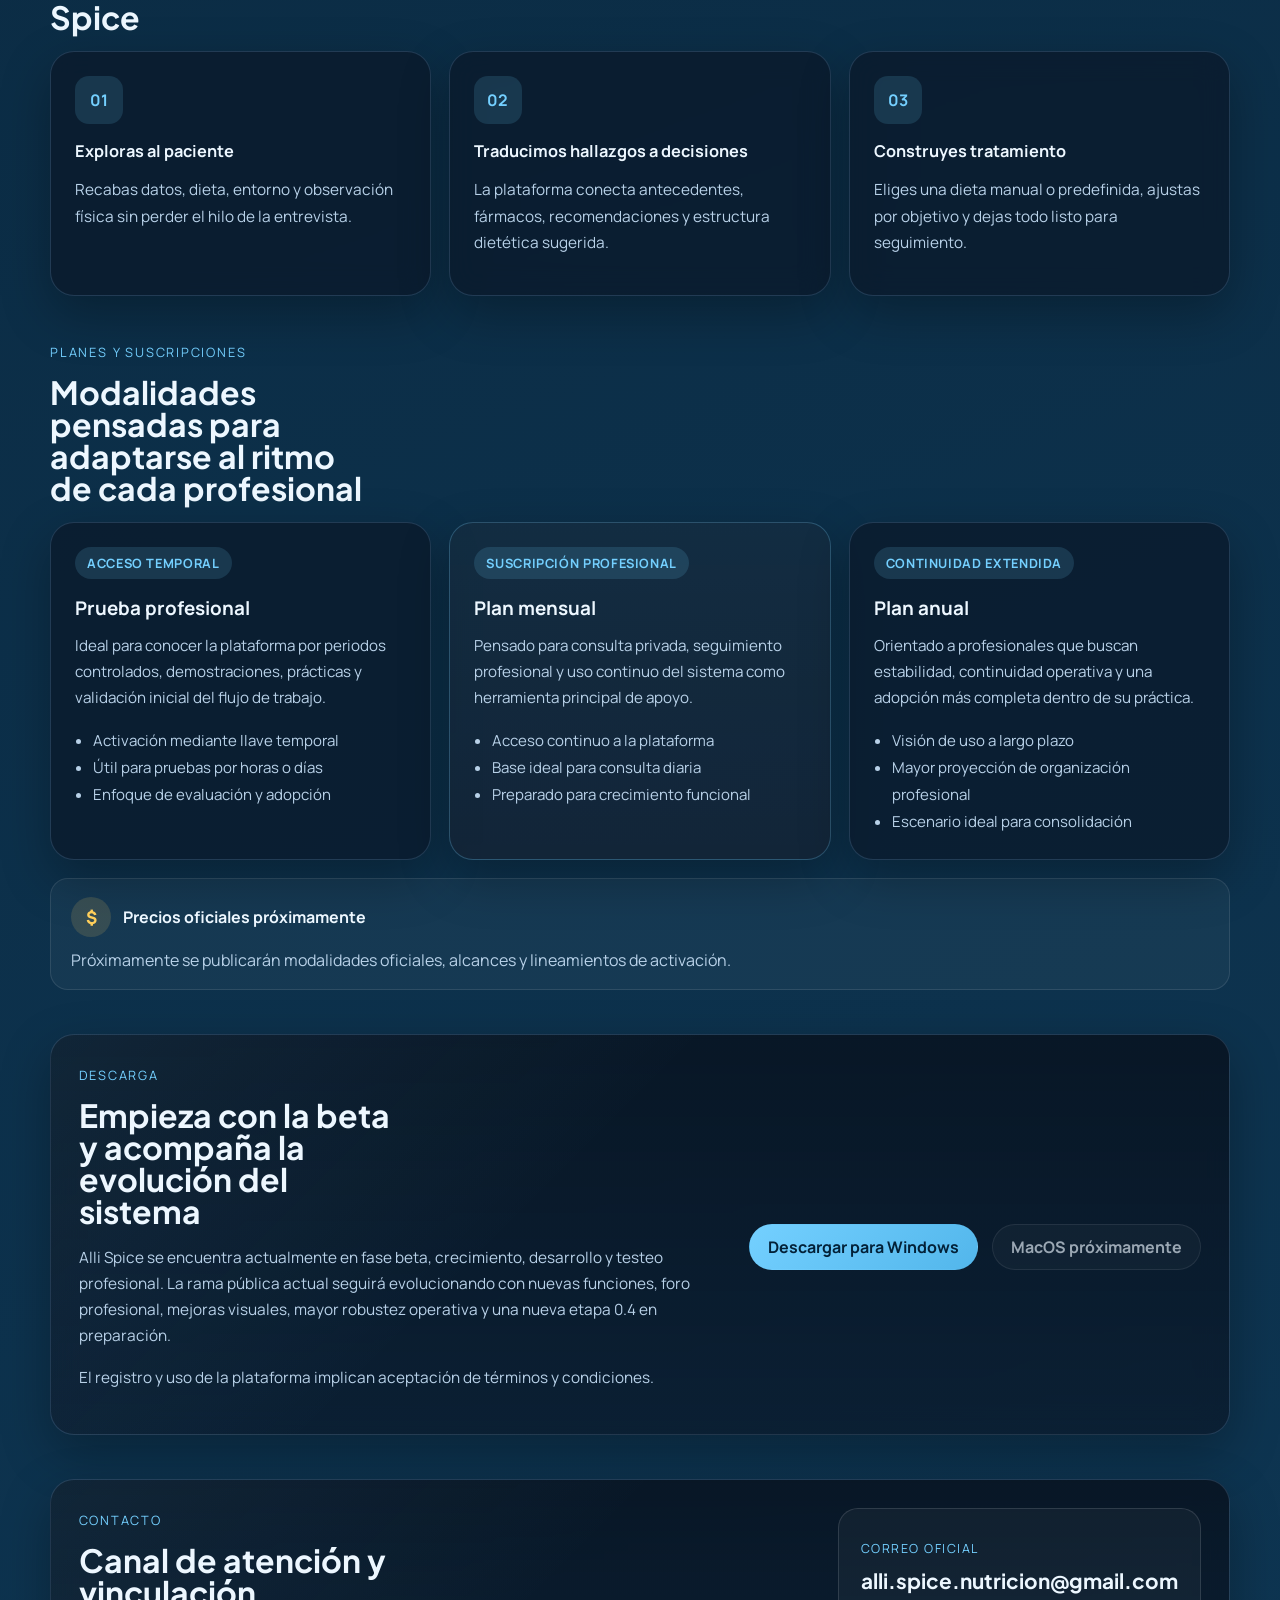
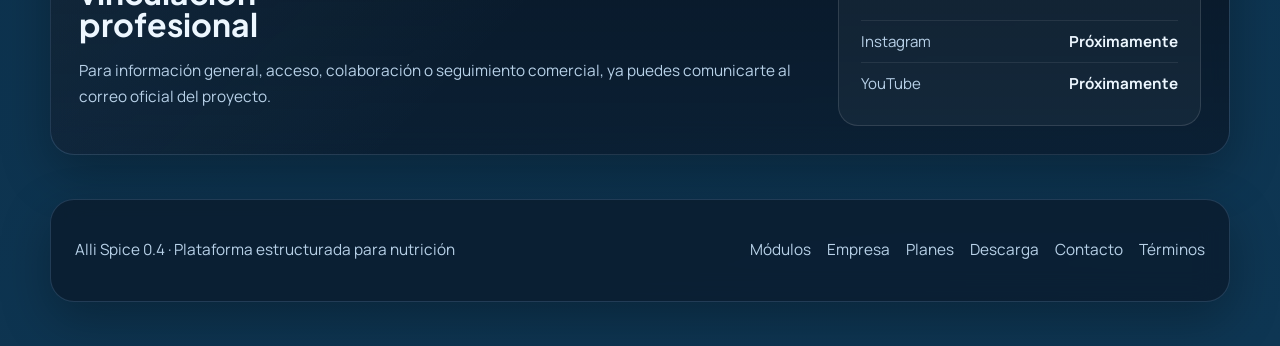
==== commit 937b05f4: "Corrige enlace de descarga al setup final" ====
--- a/index.html
+++ b/index.html
@@ -309,7 +309,7 @@
             </p>
           </div>
           <div class="download-actions">
-            <a class="btn btn-primary" href="https://github.com/alex76ersmejia-droid/Alli-Spice-Downloads/releases/download/v0.4/AlliSpice_Beta_0_4_Setup_20260612.exe" download>
+            <a class="btn btn-primary" href="https://github.com/alex76ersmejia-droid/Alli-Spice-Downloads/releases/download/v0.4/AlliSpice_Beta_0_4_Setup.exe" download>
               Descargar para Windows
             </a>
             <a class="btn btn-secondary btn-disabled" href="#descarga" aria-disabled="true">
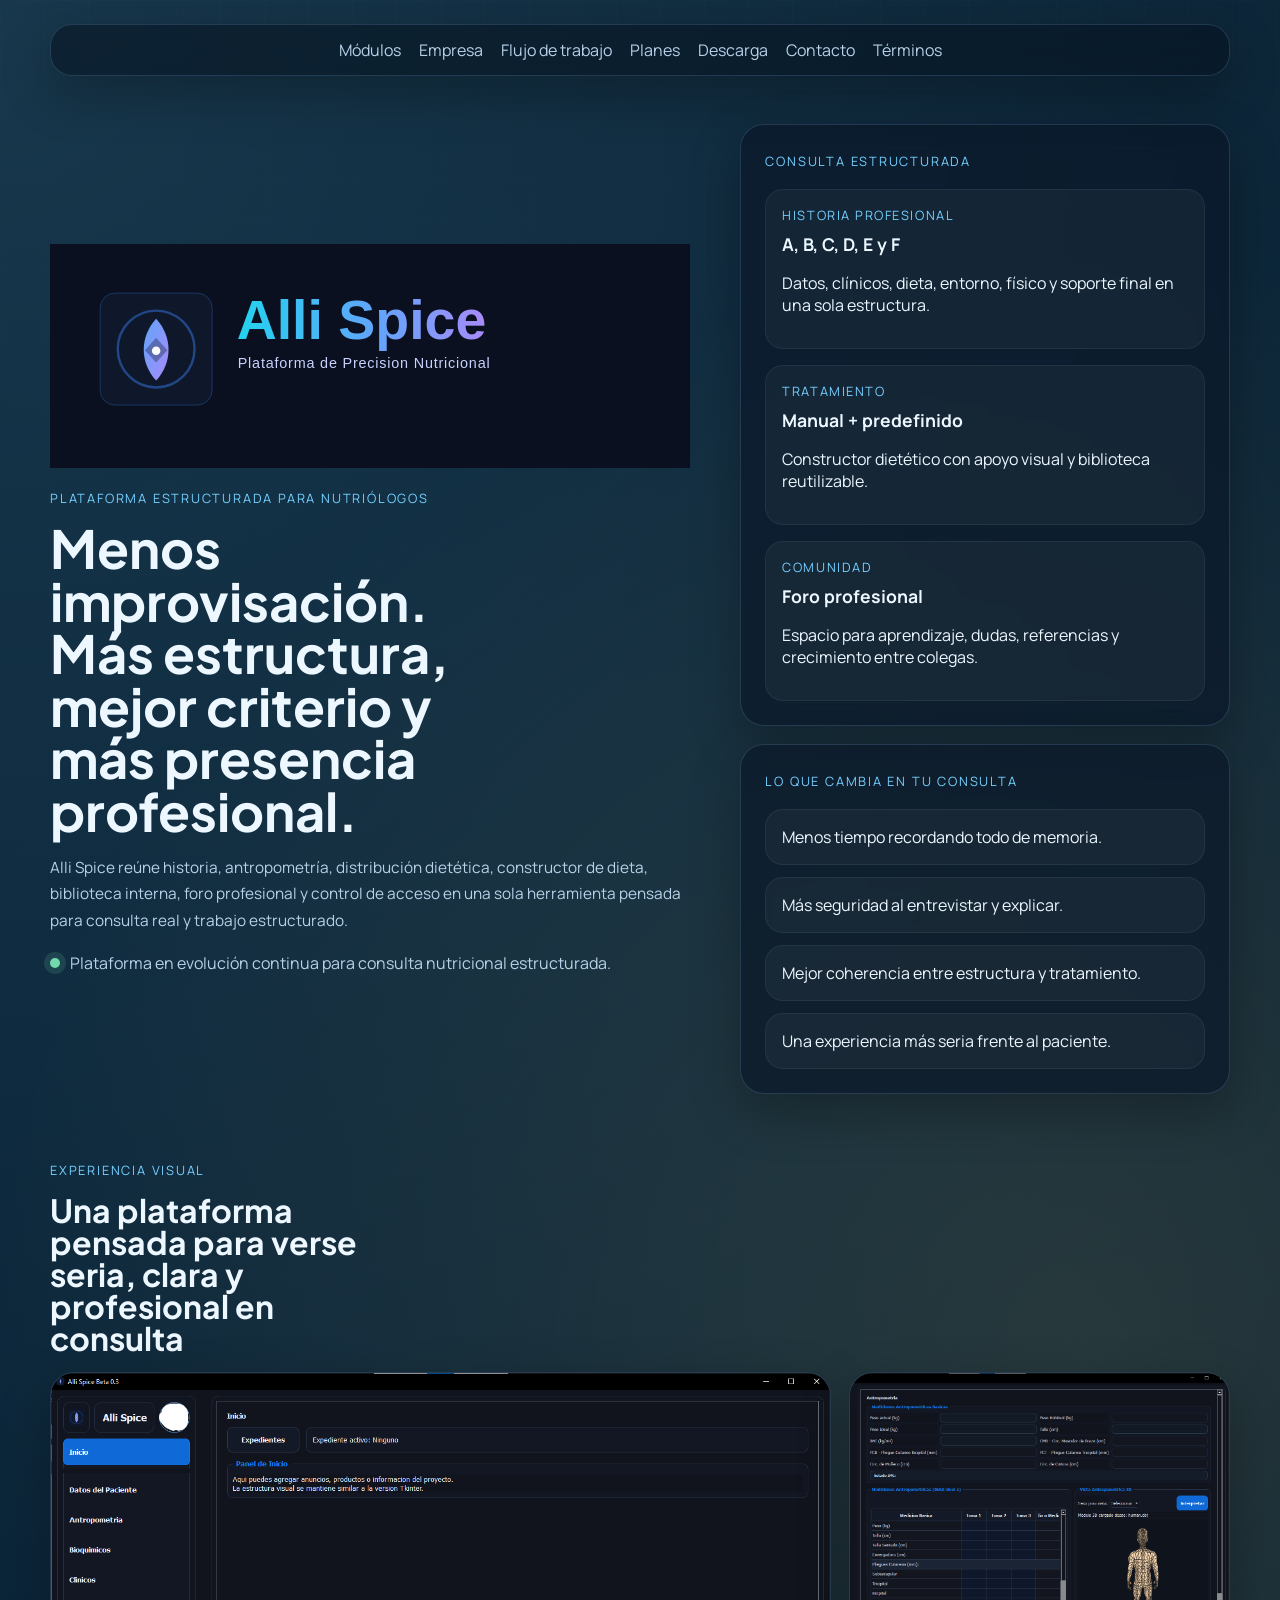
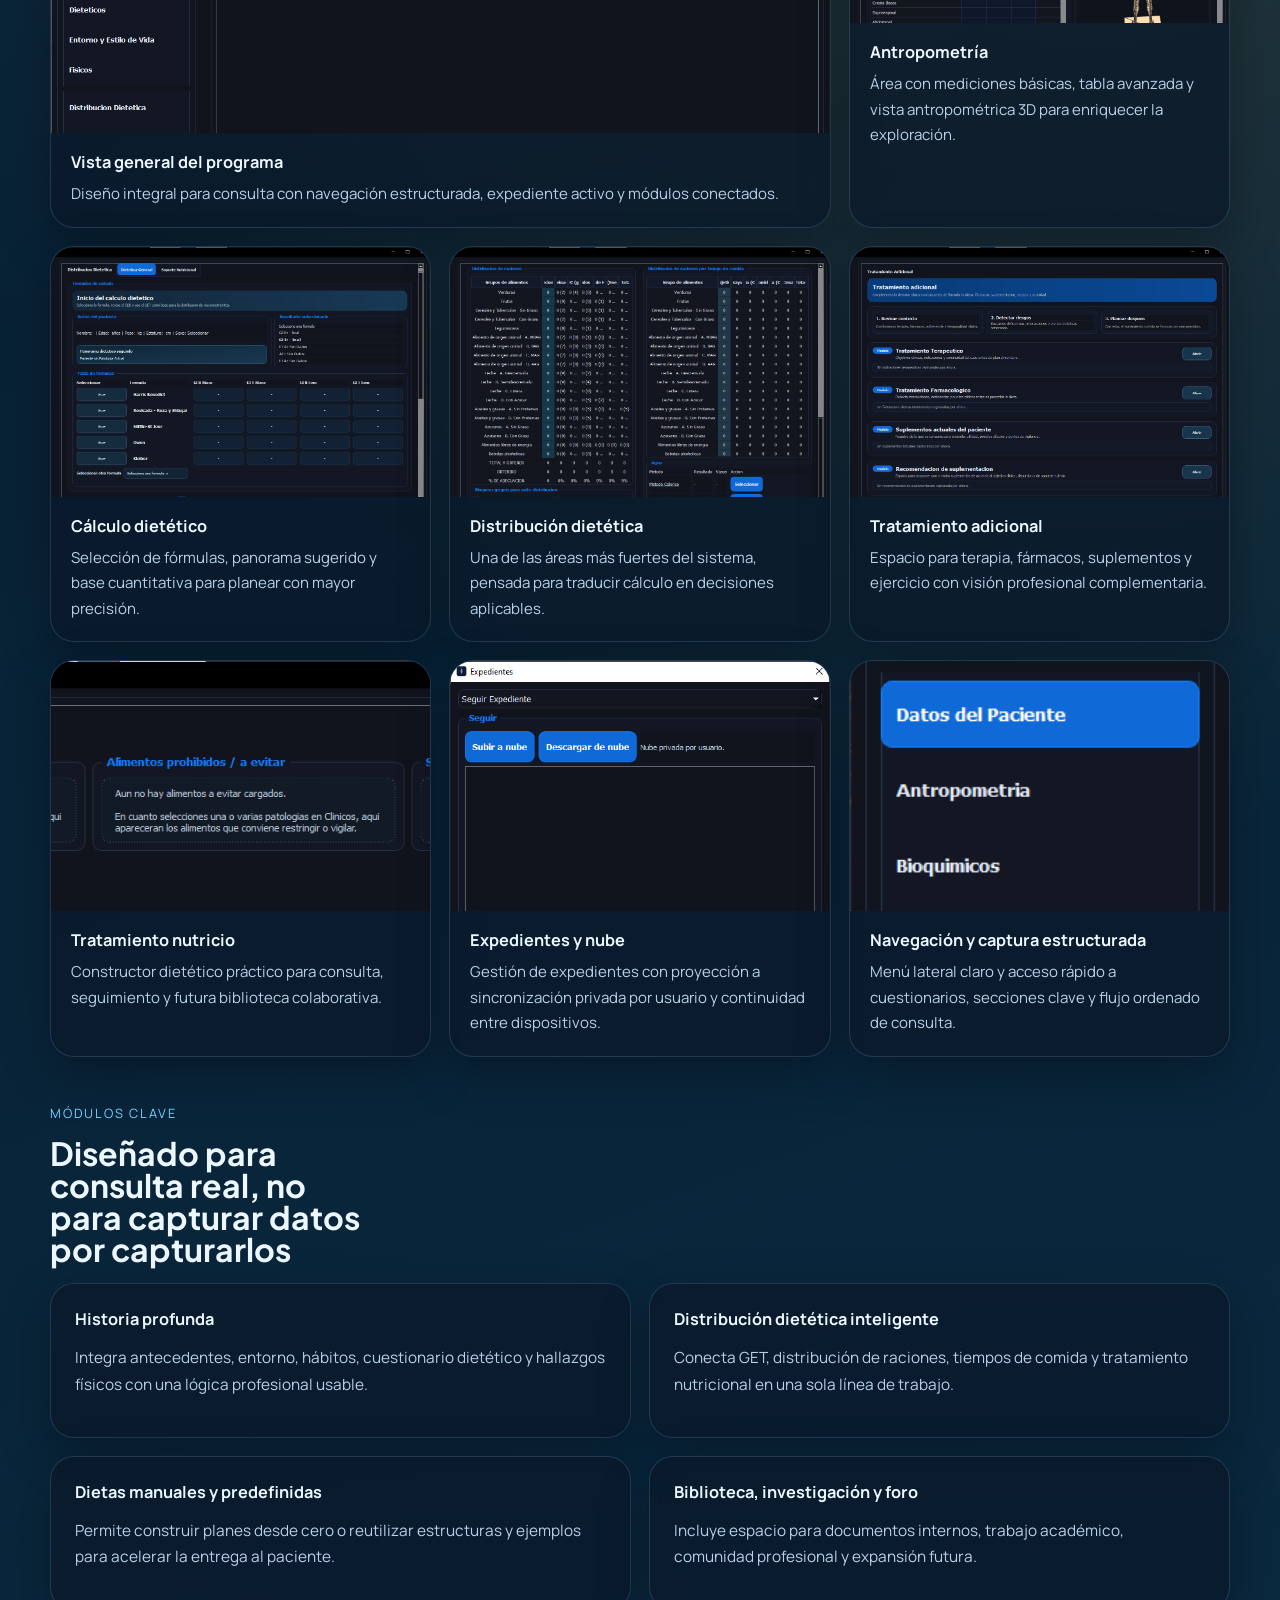
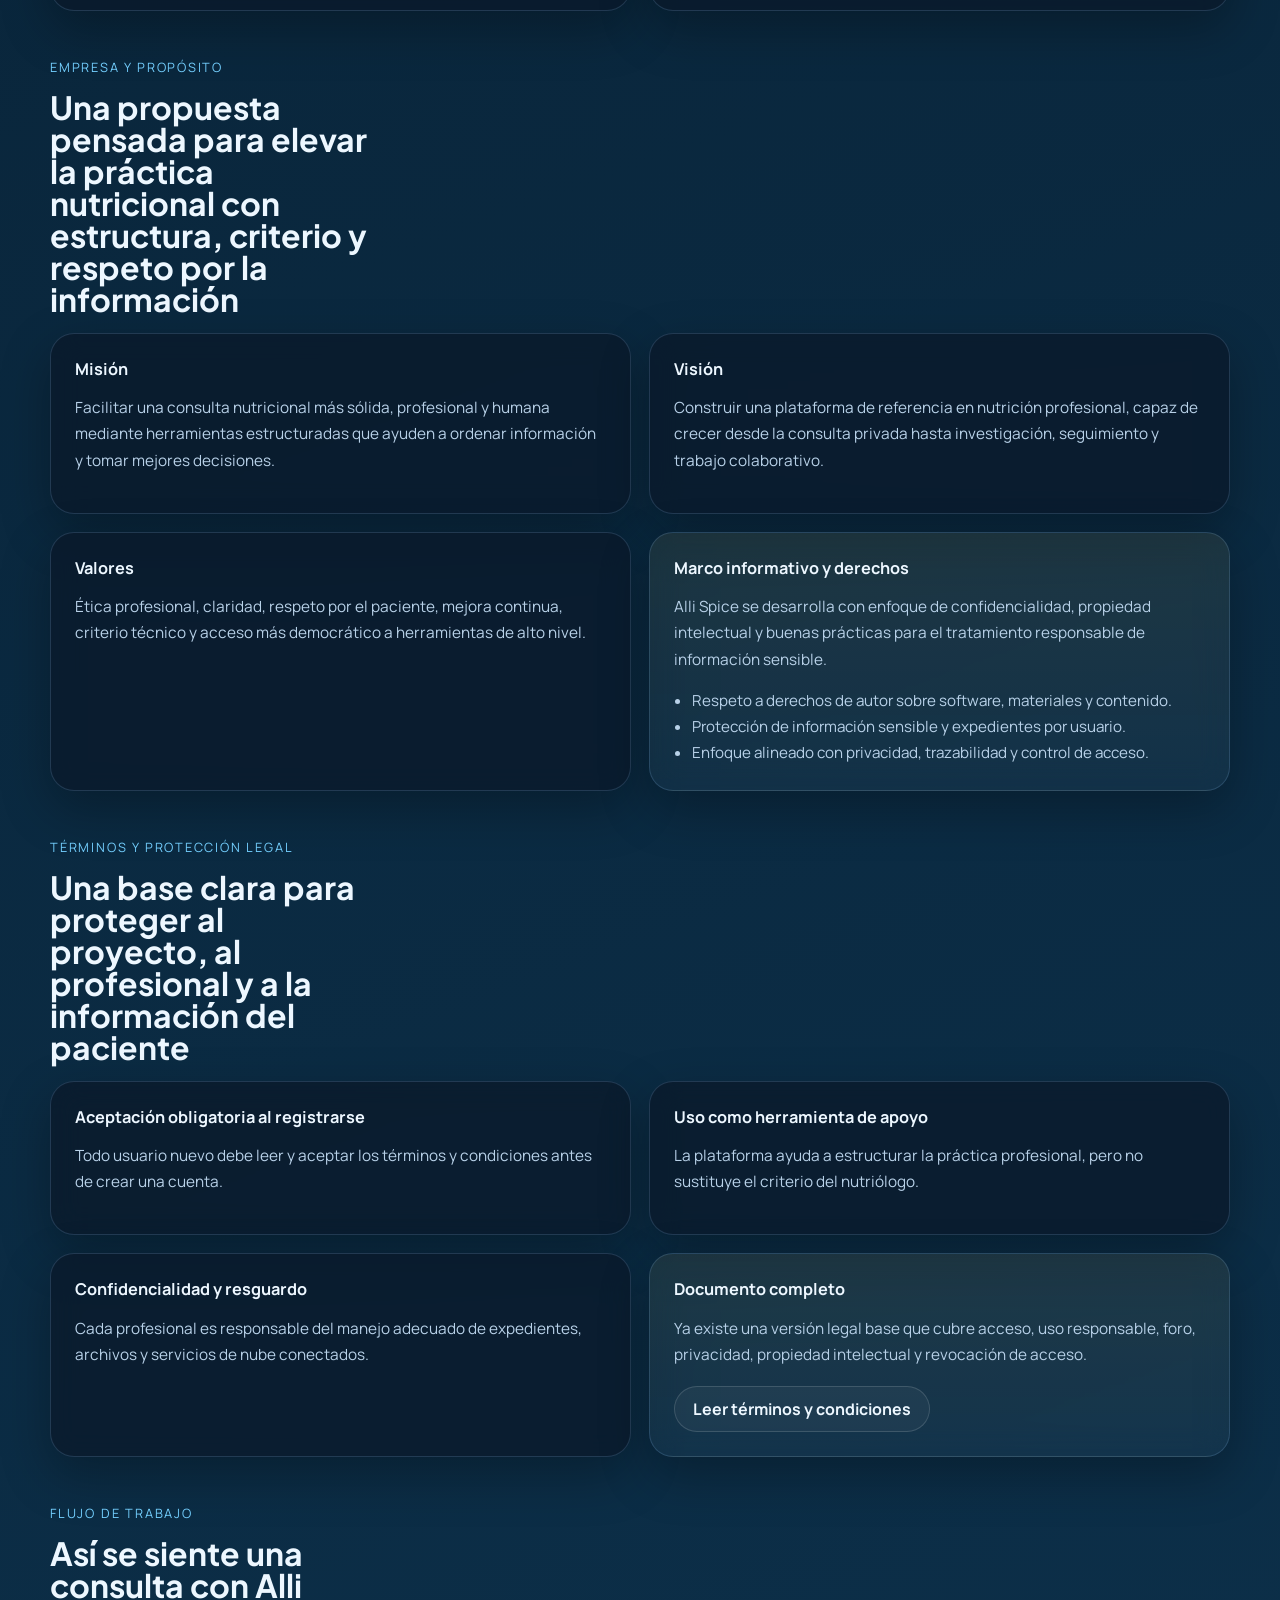
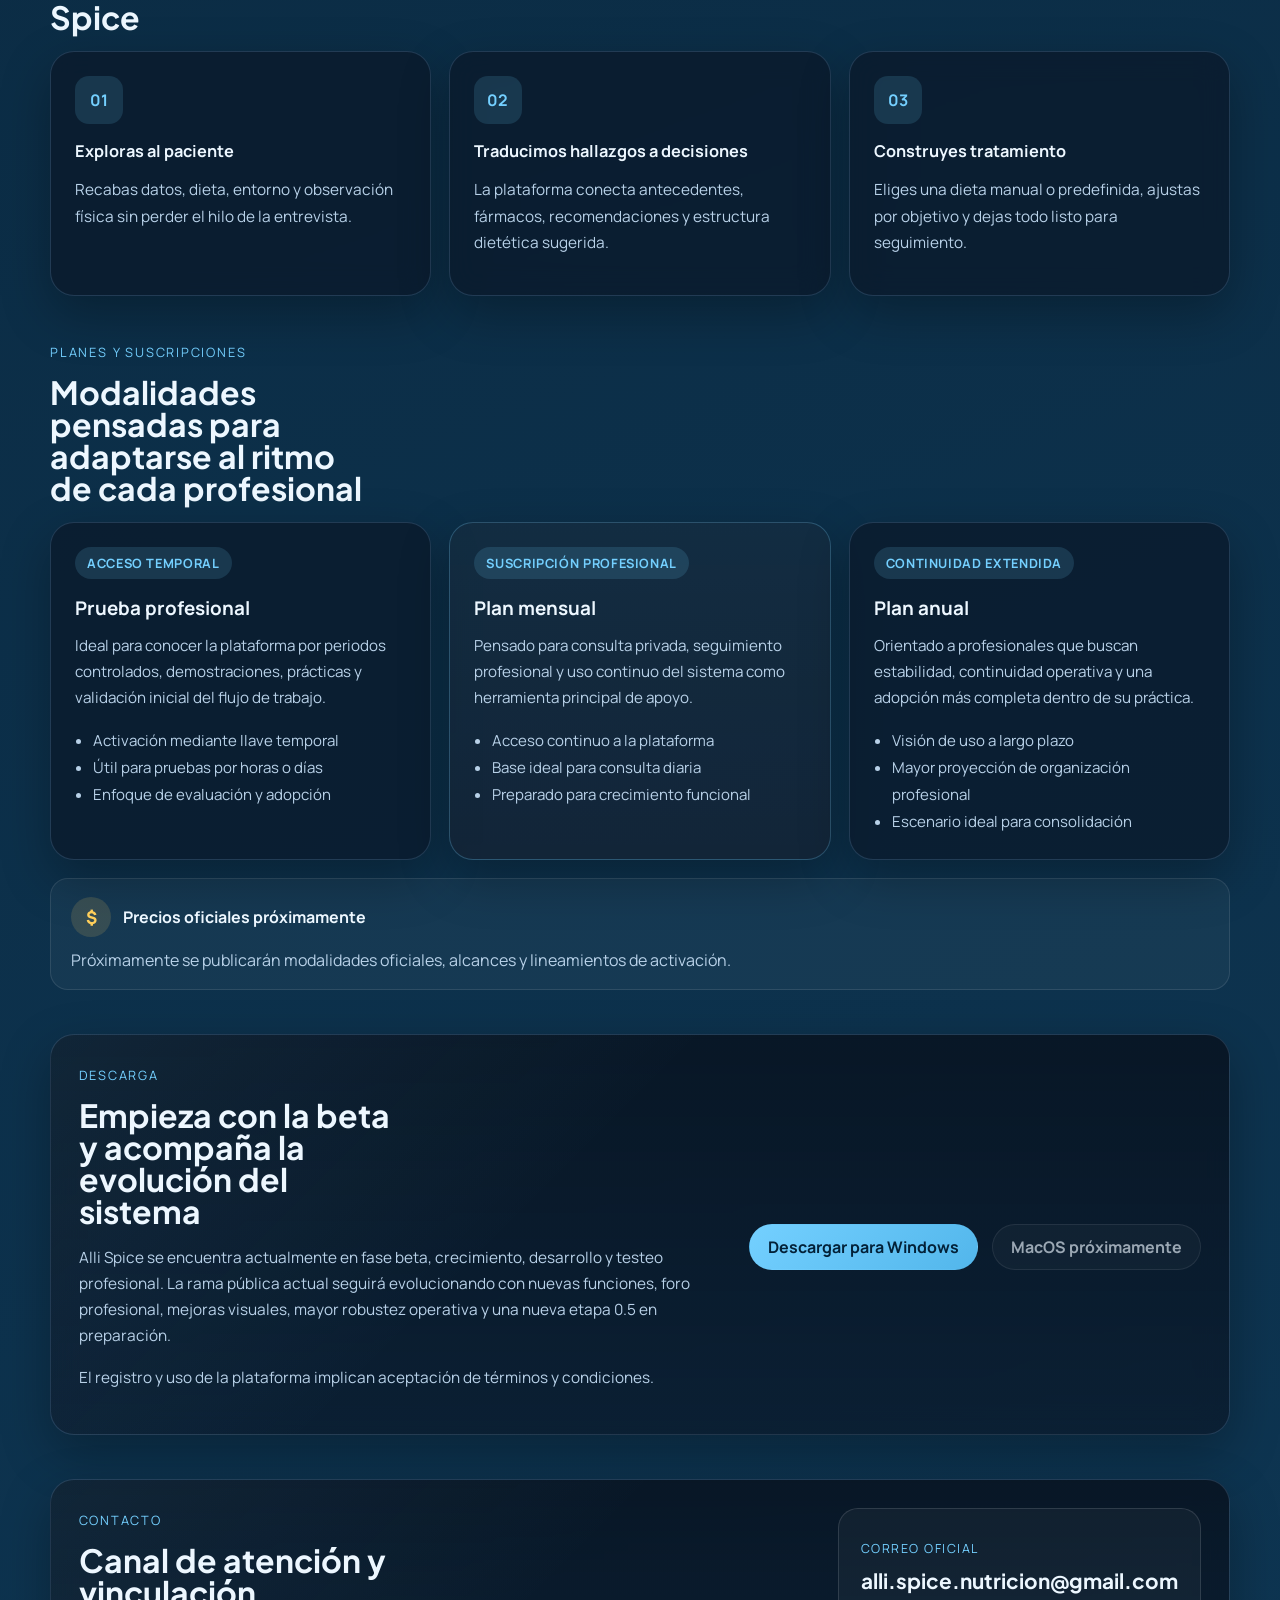
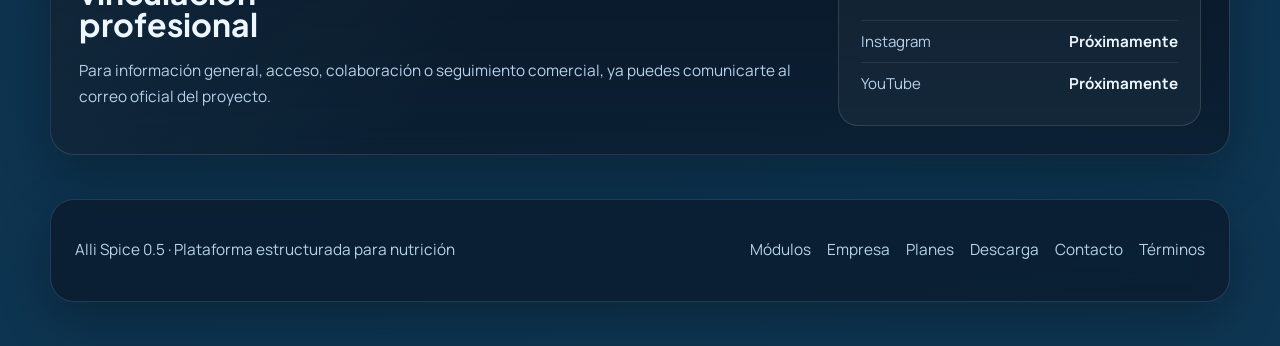
==== commit 78ef59f2: "Actualizar landing a version 0.5" ====
--- a/index.html
+++ b/index.html
@@ -302,14 +302,14 @@
             <p>
               Alli Spice se encuentra actualmente en fase beta, crecimiento, desarrollo y testeo profesional.
               La rama pública actual seguirá evolucionando con nuevas funciones, foro profesional, mejoras visuales,
-              mayor robustez operativa y una nueva etapa 0.4 en preparación.
+              mayor robustez operativa y una nueva etapa 0.5 en preparación.
             </p>
             <p class="download-legal-note">
               El registro y uso de la plataforma implican aceptación de términos y condiciones.
             </p>
           </div>
           <div class="download-actions">
-            <a class="btn btn-primary" href="https://github.com/alex76ersmejia-droid/Alli-Spice-Downloads/releases/download/v0.4/AlliSpice_Beta_0_4_Setup.exe" download>
+            <a class="btn btn-primary" href="https://github.com/alex76ersmejia-droid/Alli-Spice-Downloads/releases/download/v0.5/AlliSpice_Beta_0_5_Setup.exe" download>
               Descargar para Windows
             </a>
             <a class="btn btn-secondary btn-disabled" href="#descarga" aria-disabled="true">
@@ -348,7 +348,7 @@
     </main>
 
     <footer class="footer">
-      <p>Alli Spice 0.4 · Plataforma estructurada para nutrición</p>
+      <p>Alli Spice 0.5 · Plataforma estructurada para nutrición</p>
       <p class="footer-links">
         <a href="#modulos">Módulos</a>
         <a href="#empresa">Empresa</a>
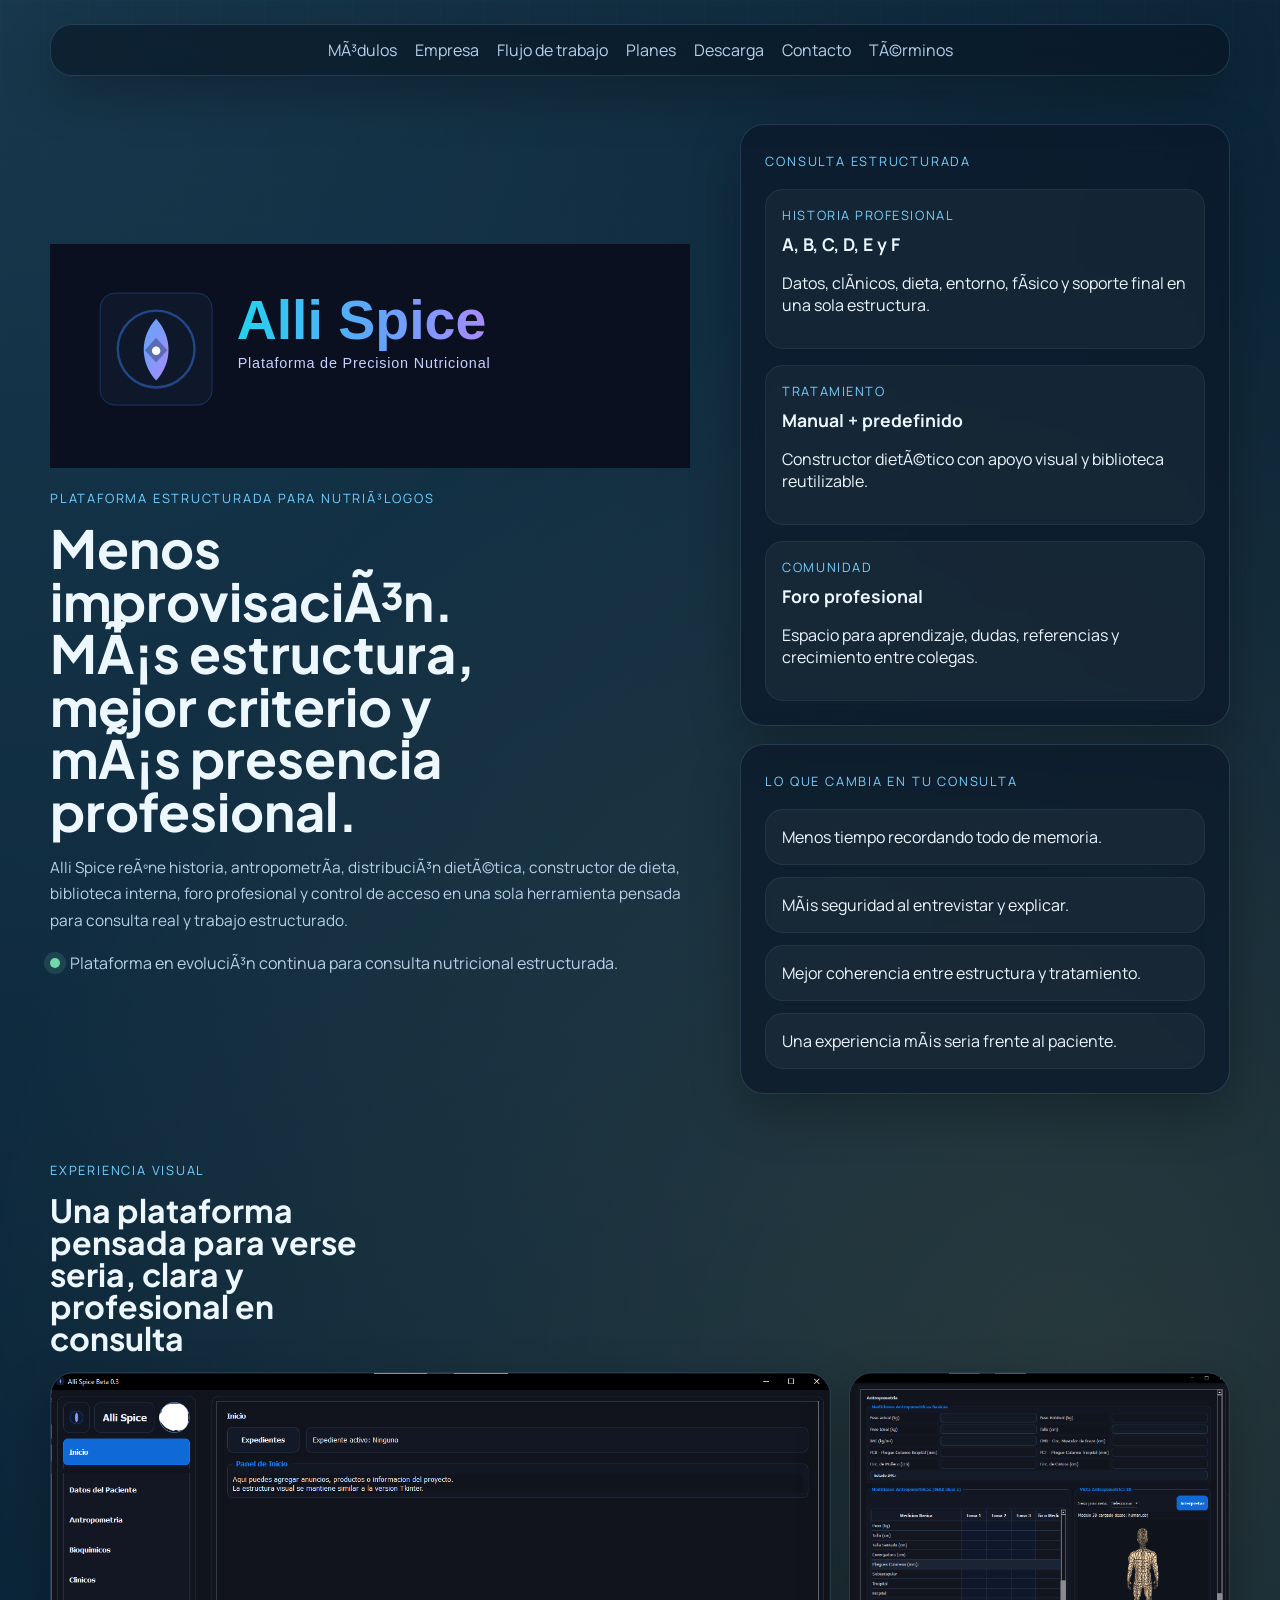
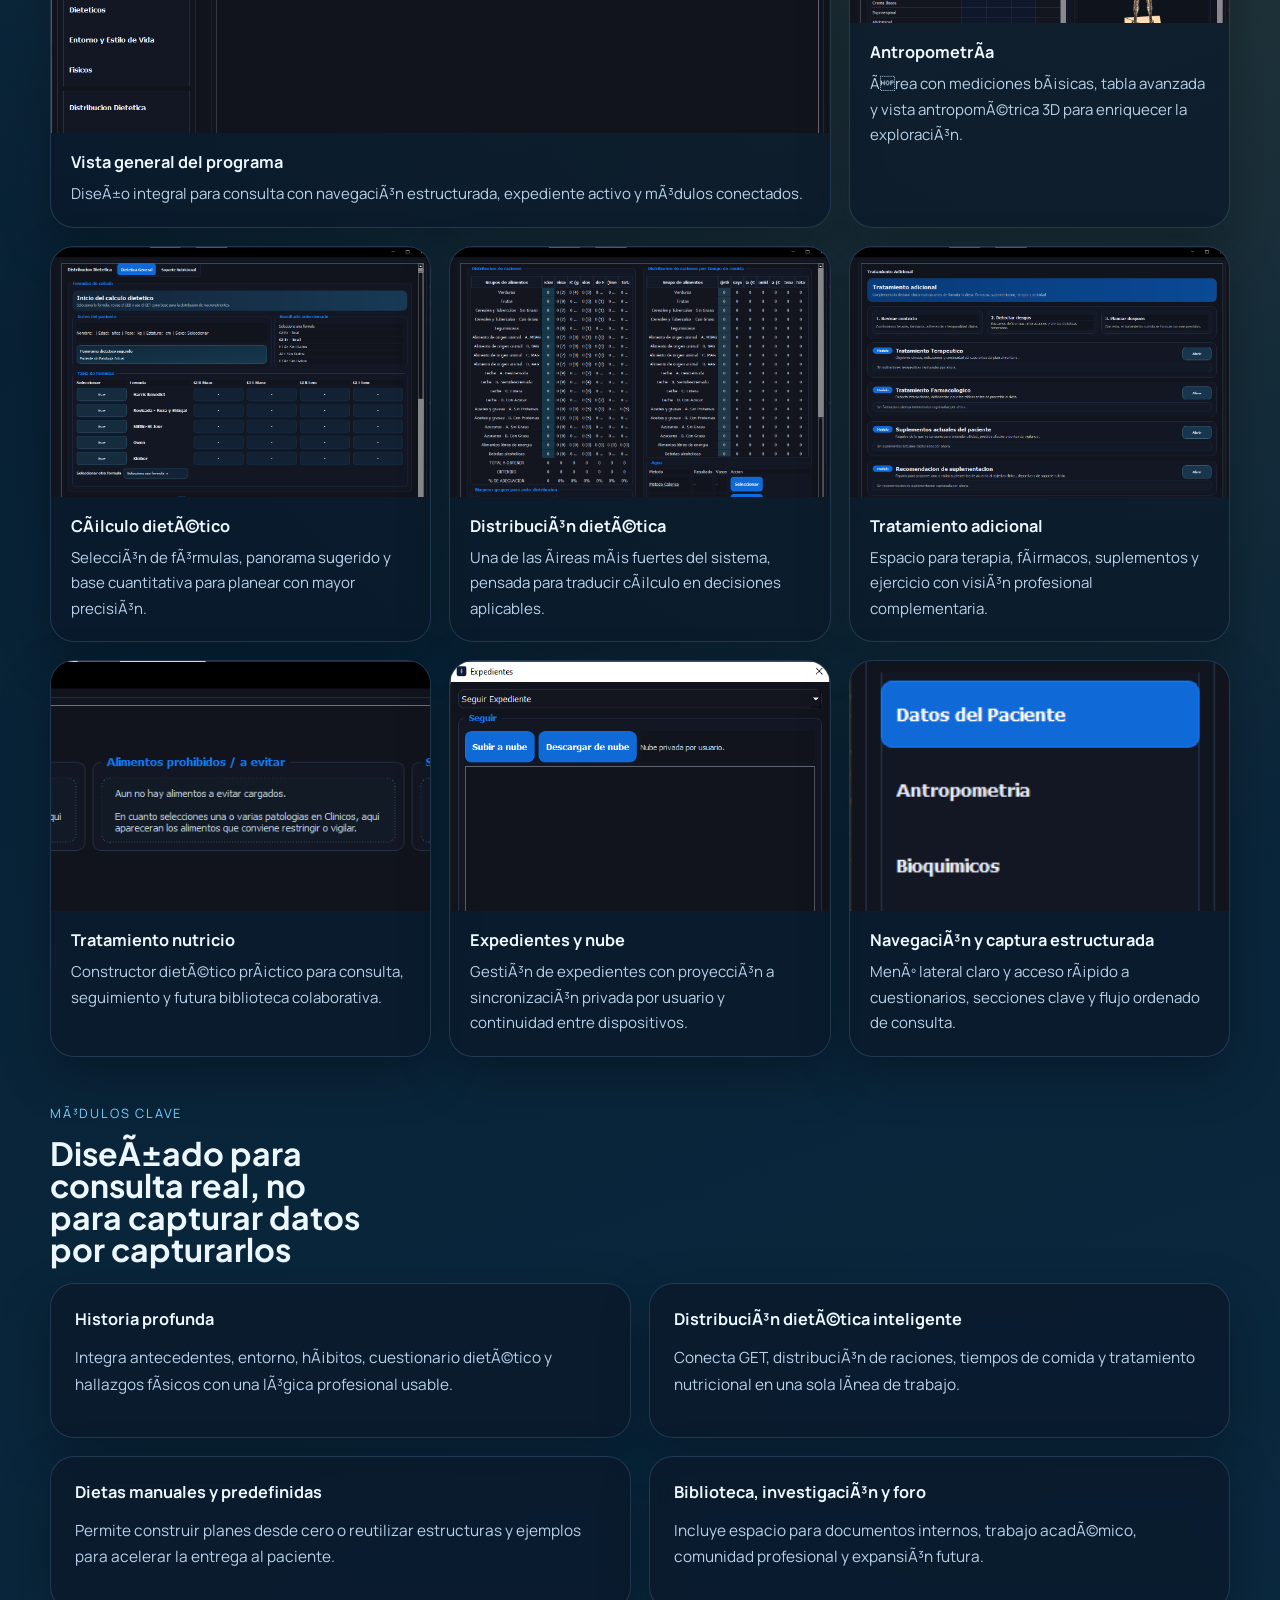
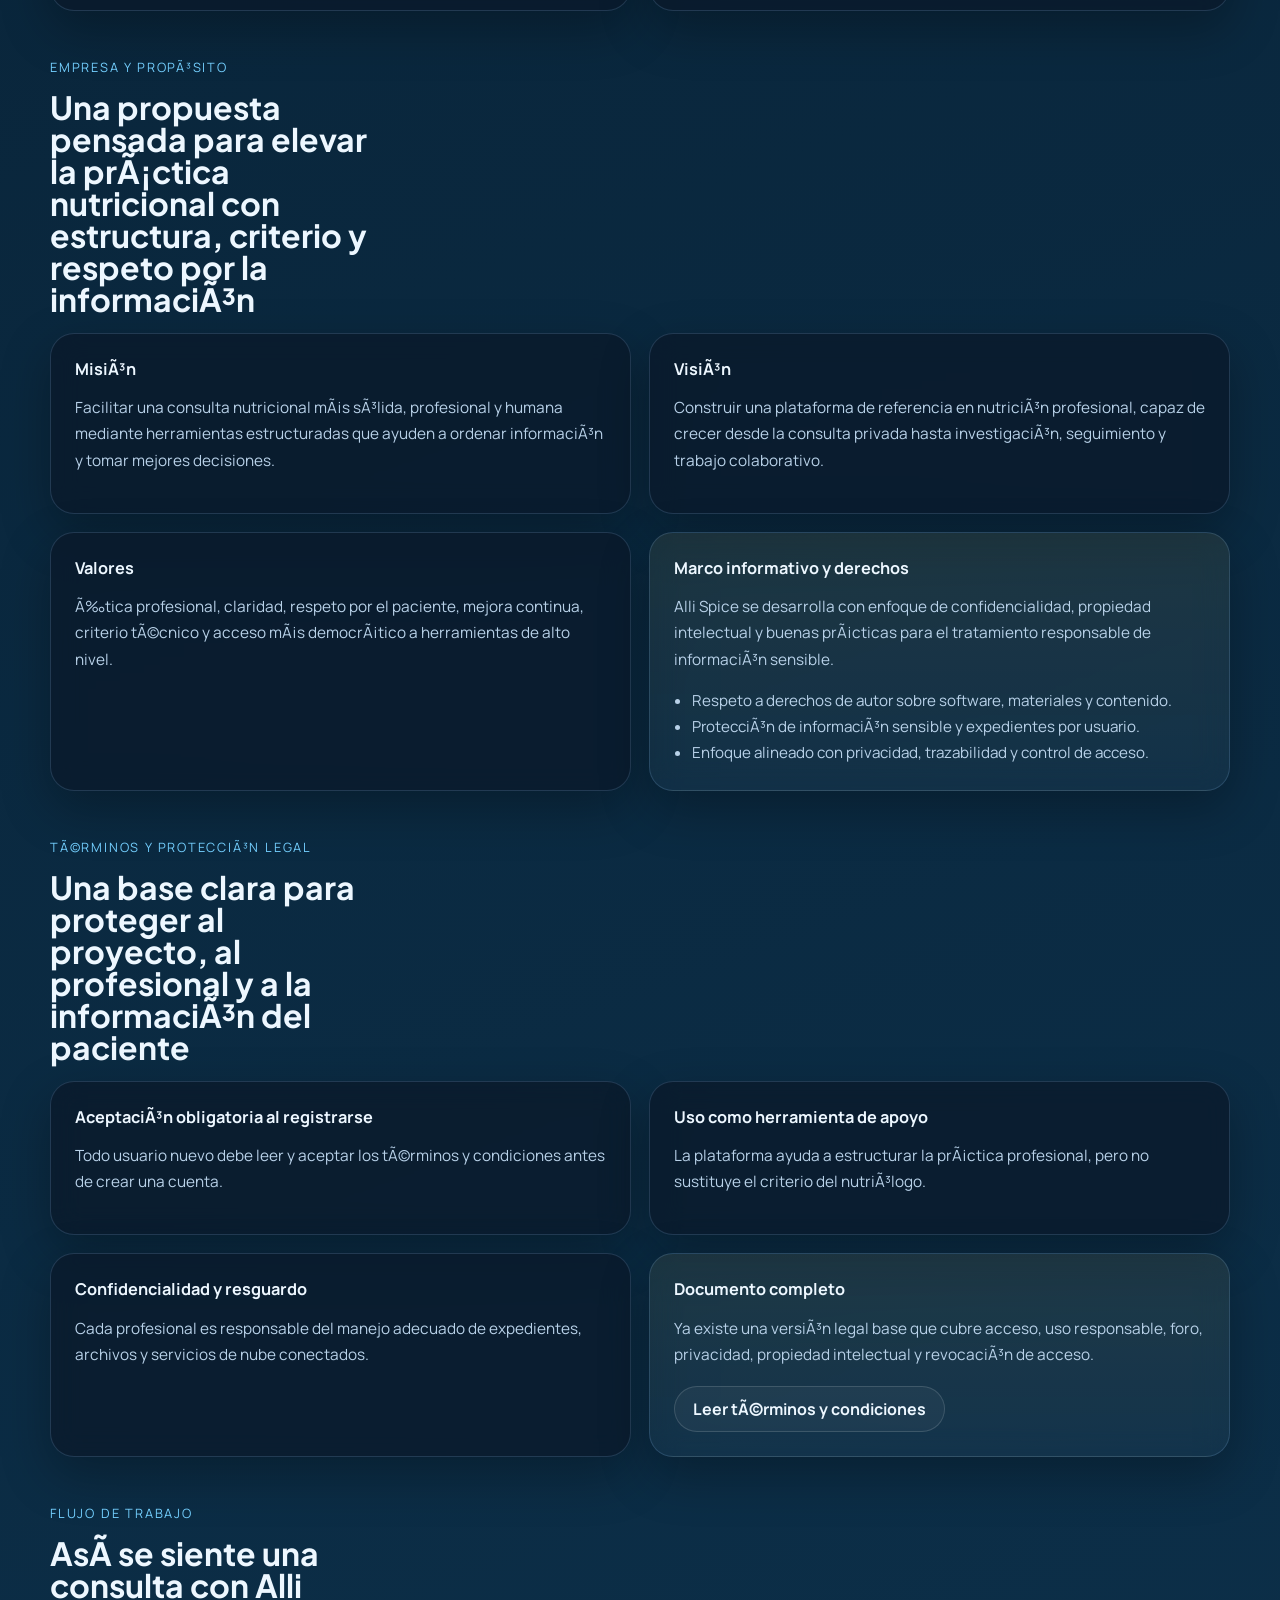
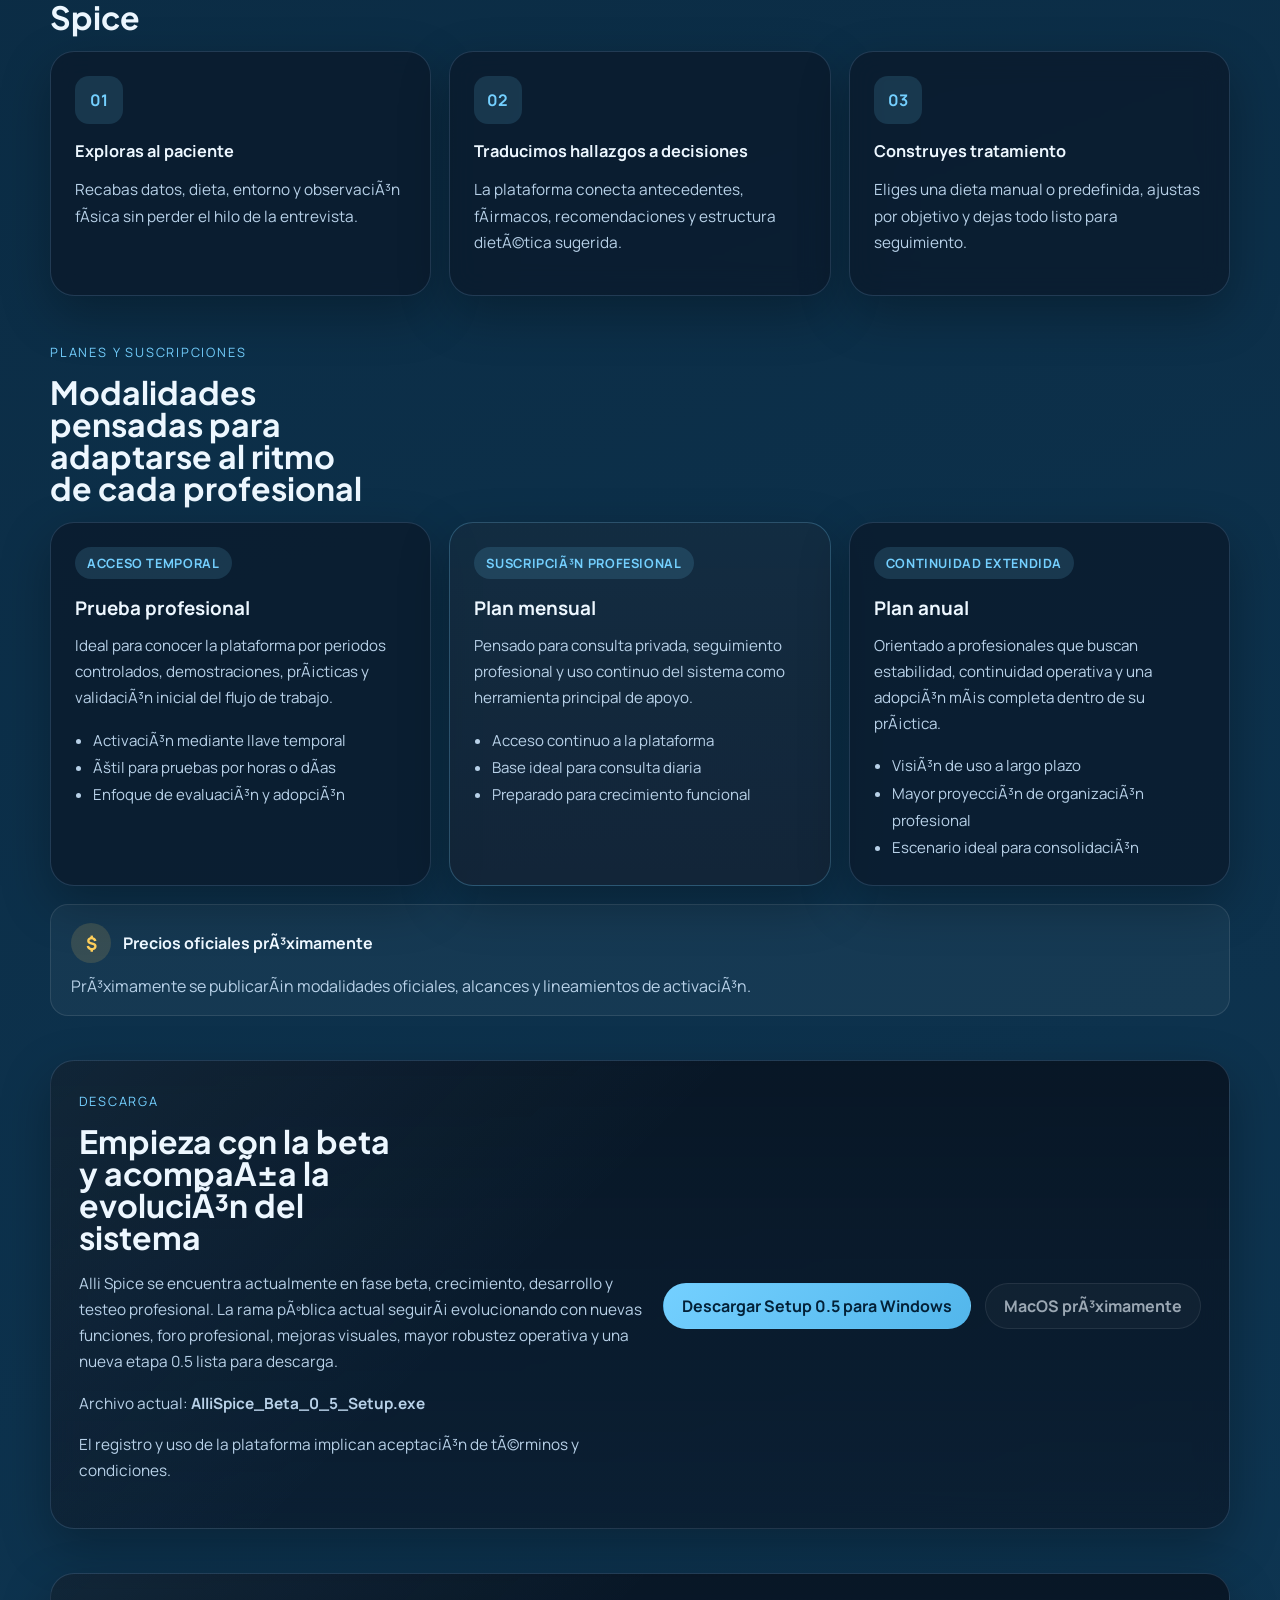
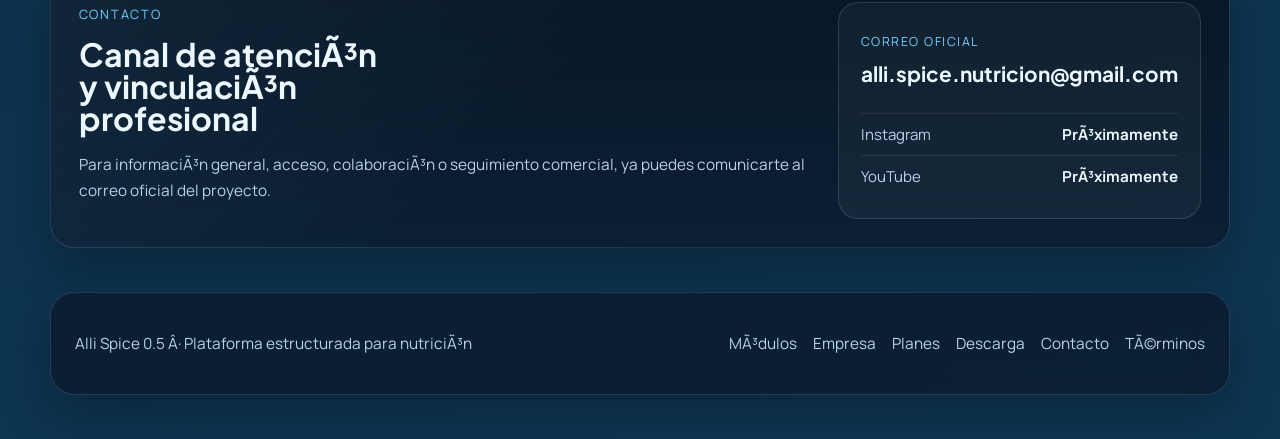
==== commit 9d28faef: "Forzar deploy con nombre final del setup 0.5" ====
--- a/index.html
+++ b/index.html
@@ -1,10 +1,10 @@
-<!DOCTYPE html>
+﻿<!DOCTYPE html>
 <html lang="es">
 <head>
   <meta charset="utf-8">
   <meta name="viewport" content="width=device-width, initial-scale=1">
-  <title>Alli Spice | Plataforma estructurada para nutrición</title>
-  <meta name="description" content="Alli Spice es una plataforma estructurada para nutriólogos: historia, evaluación, cálculo dietético, dietas, nube, foro y control de acceso en una sola experiencia.">
+  <title>Alli Spice | Plataforma estructurada para nutriciÃ³n</title>
+  <meta name="description" content="Alli Spice es una plataforma estructurada para nutriÃ³logos: historia, evaluaciÃ³n, cÃ¡lculo dietÃ©tico, dietas, nube, foro y control de acceso en una sola experiencia.">
   <link rel="preconnect" href="https://fonts.googleapis.com">
   <link rel="preconnect" href="https://fonts.gstatic.com" crossorigin>
   <link href="https://fonts.googleapis.com/css2?family=Manrope:wght@400;500;700&family=Plus+Jakarta+Sans:wght@600;700;800&display=swap" rel="stylesheet">
@@ -14,13 +14,13 @@
   <div class="page-shell">
     <header class="topbar">
       <nav class="topnav">
-        <a href="#modulos">Módulos</a>
+        <a href="#modulos">MÃ³dulos</a>
         <a href="#empresa">Empresa</a>
         <a href="#flujo">Flujo de trabajo</a>
         <a href="#planes">Planes</a>
         <a href="#descarga">Descarga</a>
         <a href="#contacto">Contacto</a>
-        <a href="terminos.html">Términos</a>
+        <a href="terminos.html">TÃ©rminos</a>
       </nav>
     </header>
 
@@ -30,16 +30,16 @@
           <div class="hero-brand">
             <img src="assets/alli_spice_logo_v4.svg" alt="Alli Spice">
           </div>
-          <div class="eyebrow">Plataforma estructurada para nutriólogos</div>
-          <h1>Menos improvisación. Más estructura, mejor criterio y más presencia profesional.</h1>
+          <div class="eyebrow">Plataforma estructurada para nutriÃ³logos</div>
+          <h1>Menos improvisaciÃ³n. MÃ¡s estructura, mejor criterio y mÃ¡s presencia profesional.</h1>
           <p class="hero-text">
-            Alli Spice reúne historia, antropometría, distribución dietética, constructor de dieta,
+            Alli Spice reÃºne historia, antropometrÃ­a, distribuciÃ³n dietÃ©tica, constructor de dieta,
             biblioteca interna, foro profesional y control de acceso en una sola herramienta pensada
             para consulta real y trabajo estructurado.
           </p>
           <div class="hero-note">
             <span class="status-dot"></span>
-            Plataforma en evolución continua para consulta nutricional estructurada.
+            Plataforma en evoluciÃ³n continua para consulta nutricional estructurada.
           </div>
         </div>
 
@@ -50,12 +50,12 @@
               <article>
                 <span class="metric-title">Historia profesional</span>
                 <strong>A, B, C, D, E y F</strong>
-                <p>Datos, clínicos, dieta, entorno, físico y soporte final en una sola estructura.</p>
+                <p>Datos, clÃ­nicos, dieta, entorno, fÃ­sico y soporte final en una sola estructura.</p>
               </article>
               <article>
                 <span class="metric-title">Tratamiento</span>
                 <strong>Manual + predefinido</strong>
-                <p>Constructor dietético con apoyo visual y biblioteca reutilizable.</p>
+                <p>Constructor dietÃ©tico con apoyo visual y biblioteca reutilizable.</p>
               </article>
               <article>
                 <span class="metric-title">Comunidad</span>
@@ -68,9 +68,9 @@
             <div class="card-label">Lo que cambia en tu consulta</div>
             <ul>
               <li>Menos tiempo recordando todo de memoria.</li>
-              <li>Más seguridad al entrevistar y explicar.</li>
+              <li>MÃ¡s seguridad al entrevistar y explicar.</li>
               <li>Mejor coherencia entre estructura y tratamiento.</li>
-              <li>Una experiencia más seria frente al paciente.</li>
+              <li>Una experiencia mÃ¡s seria frente al paciente.</li>
             </ul>
           </div>
         </div>
@@ -86,56 +86,56 @@
             <img src="screenshots/Imagenes Reales del programa/Vista general del Programa.png" alt="Vista general de Alli Spice">
             <div class="showcase-copy">
               <h3>Vista general del programa</h3>
-              <p>Diseño integral para consulta con navegación estructurada, expediente activo y módulos conectados.</p>
-            </div>
-          </article>
-          <article class="showcase-card">
-            <img src="screenshots/Imagenes Reales del programa/Antropometria.png" alt="Módulo de Antropometría">
-            <div class="showcase-copy">
-              <h3>Antropometría</h3>
-              <p>Área con mediciones básicas, tabla avanzada y vista antropométrica 3D para enriquecer la exploración.</p>
-            </div>
-          </article>
-          <article class="showcase-card">
-            <img src="screenshots/Imagenes Reales del programa/Formulas para el GER y GET.png" alt="Fórmulas para GER y GET">
-            <div class="showcase-copy">
-              <h3>Cálculo dietético</h3>
-              <p>Selección de fórmulas, panorama sugerido y base cuantitativa para planear con mayor precisión.</p>
-            </div>
-          </article>
-          <article class="showcase-card">
-            <img src="screenshots/Imagenes Reales del programa/Distribucion de Raciones Inteligente.png" alt="Distribución de raciones">
-            <div class="showcase-copy">
-              <h3>Distribución dietética</h3>
-              <p>Una de las áreas más fuertes del sistema, pensada para traducir cálculo en decisiones aplicables.</p>
+              <p>DiseÃ±o integral para consulta con navegaciÃ³n estructurada, expediente activo y mÃ³dulos conectados.</p>
+            </div>
+          </article>
+          <article class="showcase-card">
+            <img src="screenshots/Imagenes Reales del programa/Antropometria.png" alt="MÃ³dulo de AntropometrÃ­a">
+            <div class="showcase-copy">
+              <h3>AntropometrÃ­a</h3>
+              <p>Ãrea con mediciones bÃ¡sicas, tabla avanzada y vista antropomÃ©trica 3D para enriquecer la exploraciÃ³n.</p>
+            </div>
+          </article>
+          <article class="showcase-card">
+            <img src="screenshots/Imagenes Reales del programa/Formulas para el GER y GET.png" alt="FÃ³rmulas para GER y GET">
+            <div class="showcase-copy">
+              <h3>CÃ¡lculo dietÃ©tico</h3>
+              <p>SelecciÃ³n de fÃ³rmulas, panorama sugerido y base cuantitativa para planear con mayor precisiÃ³n.</p>
+            </div>
+          </article>
+          <article class="showcase-card">
+            <img src="screenshots/Imagenes Reales del programa/Distribucion de Raciones Inteligente.png" alt="DistribuciÃ³n de raciones">
+            <div class="showcase-copy">
+              <h3>DistribuciÃ³n dietÃ©tica</h3>
+              <p>Una de las Ã¡reas mÃ¡s fuertes del sistema, pensada para traducir cÃ¡lculo en decisiones aplicables.</p>
             </div>
           </article>
           <article class="showcase-card">
             <img src="screenshots/Imagenes Reales del programa/Tratamiento Adicional Inteligente.png" alt="Tratamiento adicional">
             <div class="showcase-copy">
               <h3>Tratamiento adicional</h3>
-              <p>Espacio para terapia, fármacos, suplementos y ejercicio con visión profesional complementaria.</p>
+              <p>Espacio para terapia, fÃ¡rmacos, suplementos y ejercicio con visiÃ³n profesional complementaria.</p>
             </div>
           </article>
           <article class="showcase-card">
             <img src="screenshots/Imagenes Reales del programa/Tratamiento Nutricio Inteligente.png" alt="Tratamiento nutricio">
             <div class="showcase-copy">
               <h3>Tratamiento nutricio</h3>
-              <p>Constructor dietético práctico para consulta, seguimiento y futura biblioteca colaborativa.</p>
+              <p>Constructor dietÃ©tico prÃ¡ctico para consulta, seguimiento y futura biblioteca colaborativa.</p>
             </div>
           </article>
           <article class="showcase-card">
             <img src="screenshots/Imagenes Reales del programa/Expedientes.png" alt="Expedientes">
             <div class="showcase-copy">
               <h3>Expedientes y nube</h3>
-              <p>Gestión de expedientes con proyección a sincronización privada por usuario y continuidad entre dispositivos.</p>
-            </div>
-          </article>
-          <article class="showcase-card">
-            <img src="screenshots/Imagenes Reales del programa/Screenshot 2026-06-11 094536.png" alt="Menú lateral">
-            <div class="showcase-copy">
-              <h3>Navegación y captura estructurada</h3>
-              <p>Menú lateral claro y acceso rápido a cuestionarios, secciones clave y flujo ordenado de consulta.</p>
+              <p>GestiÃ³n de expedientes con proyecciÃ³n a sincronizaciÃ³n privada por usuario y continuidad entre dispositivos.</p>
+            </div>
+          </article>
+          <article class="showcase-card">
+            <img src="screenshots/Imagenes Reales del programa/Screenshot 2026-06-11 094536.png" alt="MenÃº lateral">
+            <div class="showcase-copy">
+              <h3>NavegaciÃ³n y captura estructurada</h3>
+              <p>MenÃº lateral claro y acceso rÃ¡pido a cuestionarios, secciones clave y flujo ordenado de consulta.</p>
             </div>
           </article>
         </div>
@@ -143,53 +143,53 @@
 
       <section class="feature-section">
         <div class="section-heading">
-          <span class="section-kicker">Módulos clave</span>
-          <h2>Diseñado para consulta real, no para capturar datos por capturarlos</h2>
+          <span class="section-kicker">MÃ³dulos clave</span>
+          <h2>DiseÃ±ado para consulta real, no para capturar datos por capturarlos</h2>
         </div>
         <div class="feature-grid">
           <article class="feature-card">
             <h3>Historia profunda</h3>
-            <p>Integra antecedentes, entorno, hábitos, cuestionario dietético y hallazgos físicos con una lógica profesional usable.</p>
-          </article>
-          <article class="feature-card">
-            <h3>Distribución dietética inteligente</h3>
-            <p>Conecta GET, distribución de raciones, tiempos de comida y tratamiento nutricional en una sola línea de trabajo.</p>
+            <p>Integra antecedentes, entorno, hÃ¡bitos, cuestionario dietÃ©tico y hallazgos fÃ­sicos con una lÃ³gica profesional usable.</p>
+          </article>
+          <article class="feature-card">
+            <h3>DistribuciÃ³n dietÃ©tica inteligente</h3>
+            <p>Conecta GET, distribuciÃ³n de raciones, tiempos de comida y tratamiento nutricional en una sola lÃ­nea de trabajo.</p>
           </article>
           <article class="feature-card">
             <h3>Dietas manuales y predefinidas</h3>
             <p>Permite construir planes desde cero o reutilizar estructuras y ejemplos para acelerar la entrega al paciente.</p>
           </article>
           <article class="feature-card">
-            <h3>Biblioteca, investigación y foro</h3>
-            <p>Incluye espacio para documentos internos, trabajo académico, comunidad profesional y expansión futura.</p>
+            <h3>Biblioteca, investigaciÃ³n y foro</h3>
+            <p>Incluye espacio para documentos internos, trabajo acadÃ©mico, comunidad profesional y expansiÃ³n futura.</p>
           </article>
         </div>
       </section>
 
       <section class="feature-section" id="empresa">
         <div class="section-heading">
-          <span class="section-kicker">Empresa y propósito</span>
-          <h2>Una propuesta pensada para elevar la práctica nutricional con estructura, criterio y respeto por la información</h2>
+          <span class="section-kicker">Empresa y propÃ³sito</span>
+          <h2>Una propuesta pensada para elevar la prÃ¡ctica nutricional con estructura, criterio y respeto por la informaciÃ³n</h2>
         </div>
         <div class="feature-grid company-grid">
           <article class="feature-card">
-            <h3>Misión</h3>
-            <p>Facilitar una consulta nutricional más sólida, profesional y humana mediante herramientas estructuradas que ayuden a ordenar información y tomar mejores decisiones.</p>
-          </article>
-          <article class="feature-card">
-            <h3>Visión</h3>
-            <p>Construir una plataforma de referencia en nutrición profesional, capaz de crecer desde la consulta privada hasta investigación, seguimiento y trabajo colaborativo.</p>
+            <h3>MisiÃ³n</h3>
+            <p>Facilitar una consulta nutricional mÃ¡s sÃ³lida, profesional y humana mediante herramientas estructuradas que ayuden a ordenar informaciÃ³n y tomar mejores decisiones.</p>
+          </article>
+          <article class="feature-card">
+            <h3>VisiÃ³n</h3>
+            <p>Construir una plataforma de referencia en nutriciÃ³n profesional, capaz de crecer desde la consulta privada hasta investigaciÃ³n, seguimiento y trabajo colaborativo.</p>
           </article>
           <article class="feature-card">
             <h3>Valores</h3>
-            <p>Ética profesional, claridad, respeto por el paciente, mejora continua, criterio técnico y acceso más democrático a herramientas de alto nivel.</p>
+            <p>Ã‰tica profesional, claridad, respeto por el paciente, mejora continua, criterio tÃ©cnico y acceso mÃ¡s democrÃ¡tico a herramientas de alto nivel.</p>
           </article>
           <article class="feature-card feature-card-legal">
             <h3>Marco informativo y derechos</h3>
-            <p>Alli Spice se desarrolla con enfoque de confidencialidad, propiedad intelectual y buenas prácticas para el tratamiento responsable de información sensible.</p>
+            <p>Alli Spice se desarrolla con enfoque de confidencialidad, propiedad intelectual y buenas prÃ¡cticas para el tratamiento responsable de informaciÃ³n sensible.</p>
             <ul class="legal-list">
               <li>Respeto a derechos de autor sobre software, materiales y contenido.</li>
-              <li>Protección de información sensible y expedientes por usuario.</li>
+              <li>ProtecciÃ³n de informaciÃ³n sensible y expedientes por usuario.</li>
               <li>Enfoque alineado con privacidad, trazabilidad y control de acceso.</li>
             </ul>
           </article>
@@ -198,17 +198,17 @@
 
       <section class="feature-section" id="legal">
         <div class="section-heading">
-          <span class="section-kicker">Términos y protección legal</span>
-          <h2>Una base clara para proteger al proyecto, al profesional y a la información del paciente</h2>
+          <span class="section-kicker">TÃ©rminos y protecciÃ³n legal</span>
+          <h2>Una base clara para proteger al proyecto, al profesional y a la informaciÃ³n del paciente</h2>
         </div>
         <div class="feature-grid company-grid">
           <article class="feature-card">
-            <h3>Aceptación obligatoria al registrarse</h3>
-            <p>Todo usuario nuevo debe leer y aceptar los términos y condiciones antes de crear una cuenta.</p>
+            <h3>AceptaciÃ³n obligatoria al registrarse</h3>
+            <p>Todo usuario nuevo debe leer y aceptar los tÃ©rminos y condiciones antes de crear una cuenta.</p>
           </article>
           <article class="feature-card">
             <h3>Uso como herramienta de apoyo</h3>
-            <p>La plataforma ayuda a estructurar la práctica profesional, pero no sustituye el criterio del nutriólogo.</p>
+            <p>La plataforma ayuda a estructurar la prÃ¡ctica profesional, pero no sustituye el criterio del nutriÃ³logo.</p>
           </article>
           <article class="feature-card">
             <h3>Confidencialidad y resguardo</h3>
@@ -216,9 +216,9 @@
           </article>
           <article class="feature-card feature-card-legal">
             <h3>Documento completo</h3>
-            <p>Ya existe una versión legal base que cubre acceso, uso responsable, foro, privacidad, propiedad intelectual y revocación de acceso.</p>
+            <p>Ya existe una versiÃ³n legal base que cubre acceso, uso responsable, foro, privacidad, propiedad intelectual y revocaciÃ³n de acceso.</p>
             <div class="legal-actions">
-              <a class="btn btn-secondary" href="terminos.html">Leer términos y condiciones</a>
+              <a class="btn btn-secondary" href="terminos.html">Leer tÃ©rminos y condiciones</a>
             </div>
           </article>
         </div>
@@ -227,18 +227,18 @@
       <section class="workflow-section" id="flujo">
         <div class="section-heading">
           <span class="section-kicker">Flujo de trabajo</span>
-          <h2>Así se siente una consulta con Alli Spice</h2>
+          <h2>AsÃ­ se siente una consulta con Alli Spice</h2>
         </div>
         <div class="timeline">
           <article class="timeline-step">
             <span>01</span>
             <h3>Exploras al paciente</h3>
-            <p>Recabas datos, dieta, entorno y observación física sin perder el hilo de la entrevista.</p>
+            <p>Recabas datos, dieta, entorno y observaciÃ³n fÃ­sica sin perder el hilo de la entrevista.</p>
           </article>
           <article class="timeline-step">
             <span>02</span>
             <h3>Traducimos hallazgos a decisiones</h3>
-            <p>La plataforma conecta antecedentes, fármacos, recomendaciones y estructura dietética sugerida.</p>
+            <p>La plataforma conecta antecedentes, fÃ¡rmacos, recomendaciones y estructura dietÃ©tica sugerida.</p>
           </article>
           <article class="timeline-step">
             <span>03</span>
@@ -257,15 +257,15 @@
           <article class="plan-card">
             <span class="plan-badge">Acceso temporal</span>
             <h3>Prueba profesional</h3>
-            <p>Ideal para conocer la plataforma por periodos controlados, demostraciones, prácticas y validación inicial del flujo de trabajo.</p>
+            <p>Ideal para conocer la plataforma por periodos controlados, demostraciones, prÃ¡cticas y validaciÃ³n inicial del flujo de trabajo.</p>
             <ul class="plan-list">
-              <li>Activación mediante llave temporal</li>
-              <li>Útil para pruebas por horas o días</li>
-              <li>Enfoque de evaluación y adopción</li>
+              <li>ActivaciÃ³n mediante llave temporal</li>
+              <li>Ãštil para pruebas por horas o dÃ­as</li>
+              <li>Enfoque de evaluaciÃ³n y adopciÃ³n</li>
             </ul>
           </article>
           <article class="plan-card plan-card-featured">
-            <span class="plan-badge">Suscripción profesional</span>
+            <span class="plan-badge">SuscripciÃ³n profesional</span>
             <h3>Plan mensual</h3>
             <p>Pensado para consulta privada, seguimiento profesional y uso continuo del sistema como herramienta principal de apoyo.</p>
             <ul class="plan-list">
@@ -277,20 +277,20 @@
           <article class="plan-card">
             <span class="plan-badge">Continuidad extendida</span>
             <h3>Plan anual</h3>
-            <p>Orientado a profesionales que buscan estabilidad, continuidad operativa y una adopción más completa dentro de su práctica.</p>
+            <p>Orientado a profesionales que buscan estabilidad, continuidad operativa y una adopciÃ³n mÃ¡s completa dentro de su prÃ¡ctica.</p>
             <ul class="plan-list">
-              <li>Visión de uso a largo plazo</li>
-              <li>Mayor proyección de organización profesional</li>
-              <li>Escenario ideal para consolidación</li>
+              <li>VisiÃ³n de uso a largo plazo</li>
+              <li>Mayor proyecciÃ³n de organizaciÃ³n profesional</li>
+              <li>Escenario ideal para consolidaciÃ³n</li>
             </ul>
           </article>
         </div>
         <div class="plans-note">
           <div class="price-coming">
             <span class="price-icon">$</span>
-            <span class="price-text">Precios oficiales próximamente</span>
-          </div>
-          <p>Próximamente se publicarán modalidades oficiales, alcances y lineamientos de activación.</p>
+            <span class="price-text">Precios oficiales prÃ³ximamente</span>
+          </div>
+          <p>PrÃ³ximamente se publicarÃ¡n modalidades oficiales, alcances y lineamientos de activaciÃ³n.</p>
         </div>
       </section>
 
@@ -298,22 +298,25 @@
         <div class="download-card">
           <div>
             <span class="section-kicker">Descarga</span>
-            <h2>Empieza con la beta y acompaña la evolución del sistema</h2>
+            <h2>Empieza con la beta y acompaÃ±a la evoluciÃ³n del sistema</h2>
             <p>
               Alli Spice se encuentra actualmente en fase beta, crecimiento, desarrollo y testeo profesional.
-              La rama pública actual seguirá evolucionando con nuevas funciones, foro profesional, mejoras visuales,
-              mayor robustez operativa y una nueva etapa 0.5 en preparación.
+              La rama pÃºblica actual seguirÃ¡ evolucionando con nuevas funciones, foro profesional, mejoras visuales,
+              mayor robustez operativa y una nueva etapa 0.5 lista para descarga.
+            </p>
+            <p class="download-file-note">
+              Archivo actual: <strong>AlliSpice_Beta_0_5_Setup.exe</strong>
             </p>
             <p class="download-legal-note">
-              El registro y uso de la plataforma implican aceptación de términos y condiciones.
+              El registro y uso de la plataforma implican aceptaciÃ³n de tÃ©rminos y condiciones.
             </p>
           </div>
           <div class="download-actions">
             <a class="btn btn-primary" href="https://github.com/alex76ersmejia-droid/Alli-Spice-Downloads/releases/download/v0.5/AlliSpice_Beta_0_5_Setup.exe" download>
-              Descargar para Windows
+              Descargar Setup 0.5 para Windows
             </a>
             <a class="btn btn-secondary btn-disabled" href="#descarga" aria-disabled="true">
-              MacOS próximamente
+              MacOS prÃ³ximamente
             </a>
           </div>
         </div>
@@ -323,9 +326,9 @@
         <div class="download-card contact-card">
           <div>
             <span class="section-kicker">Contacto</span>
-            <h2>Canal de atención y vinculación profesional</h2>
+            <h2>Canal de atenciÃ³n y vinculaciÃ³n profesional</h2>
             <p>
-              Para información general, acceso, colaboración o seguimiento comercial,
+              Para informaciÃ³n general, acceso, colaboraciÃ³n o seguimiento comercial,
               ya puedes comunicarte al correo oficial del proyecto.
             </p>
           </div>
@@ -335,11 +338,11 @@
             <div class="contact-socials">
               <div class="contact-social-item">
                 <span>Instagram</span>
-                <strong>Próximamente</strong>
+                <strong>PrÃ³ximamente</strong>
               </div>
               <div class="contact-social-item">
                 <span>YouTube</span>
-                <strong>Próximamente</strong>
+                <strong>PrÃ³ximamente</strong>
               </div>
             </div>
           </div>
@@ -348,14 +351,14 @@
     </main>
 
     <footer class="footer">
-      <p>Alli Spice 0.5 · Plataforma estructurada para nutrición</p>
+      <p>Alli Spice 0.5 Â· Plataforma estructurada para nutriciÃ³n</p>
       <p class="footer-links">
-        <a href="#modulos">Módulos</a>
+        <a href="#modulos">MÃ³dulos</a>
         <a href="#empresa">Empresa</a>
         <a href="#planes">Planes</a>
         <a href="#descarga">Descarga</a>
         <a href="#contacto">Contacto</a>
-        <a href="terminos.html">Términos</a>
+        <a href="terminos.html">TÃ©rminos</a>
       </p>
     </footer>
   </div>
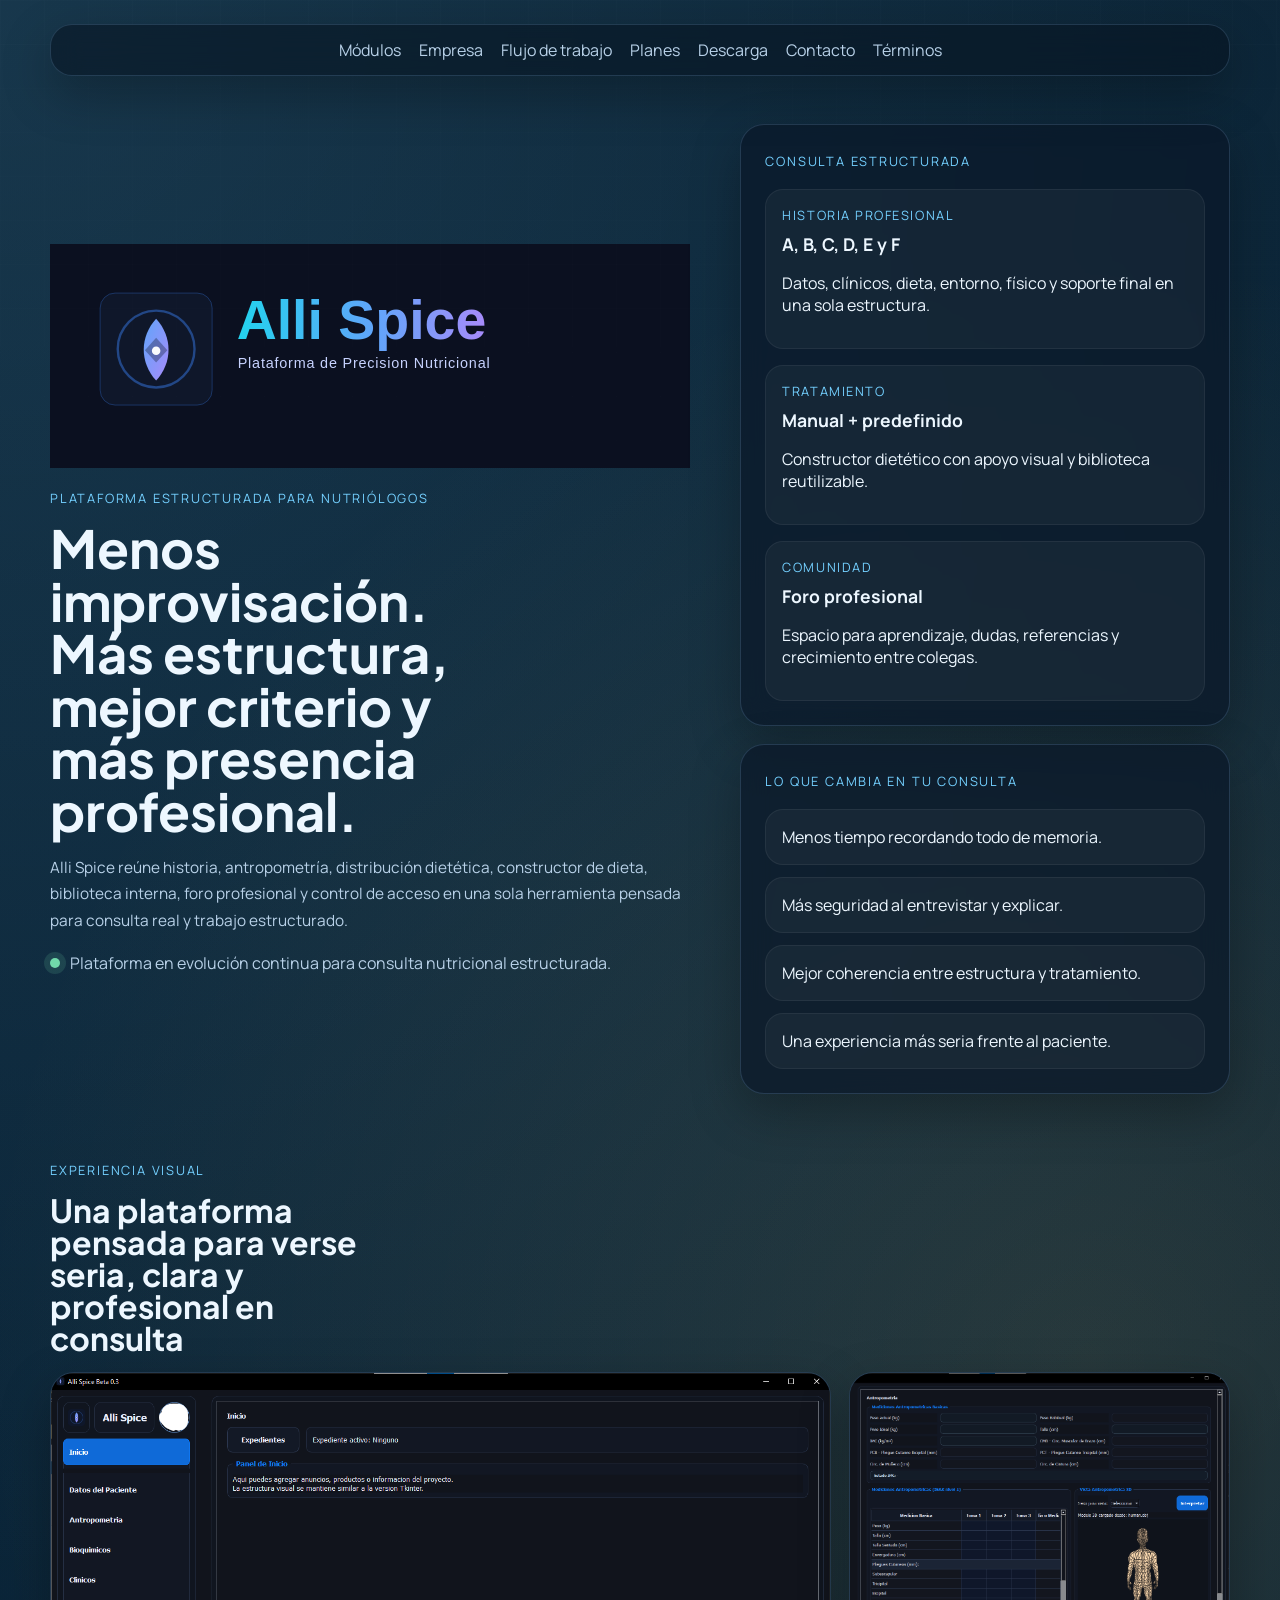
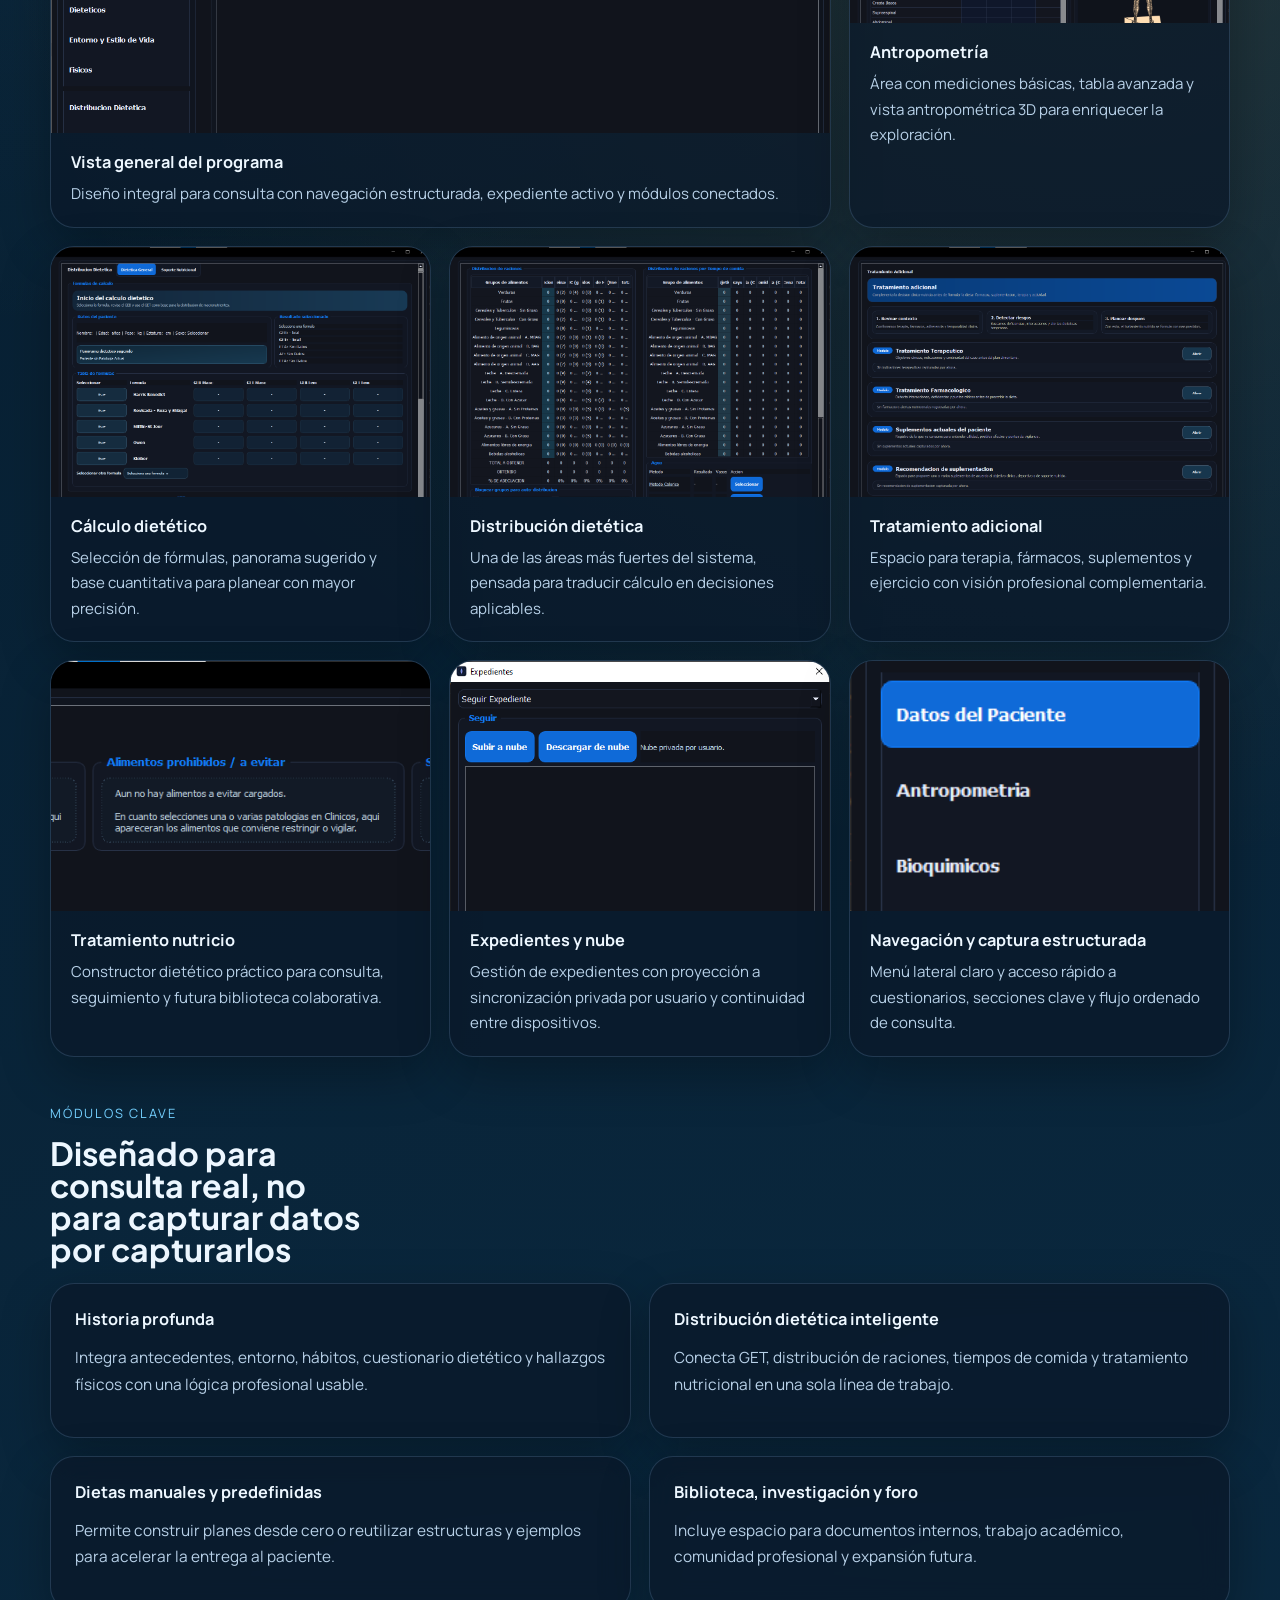
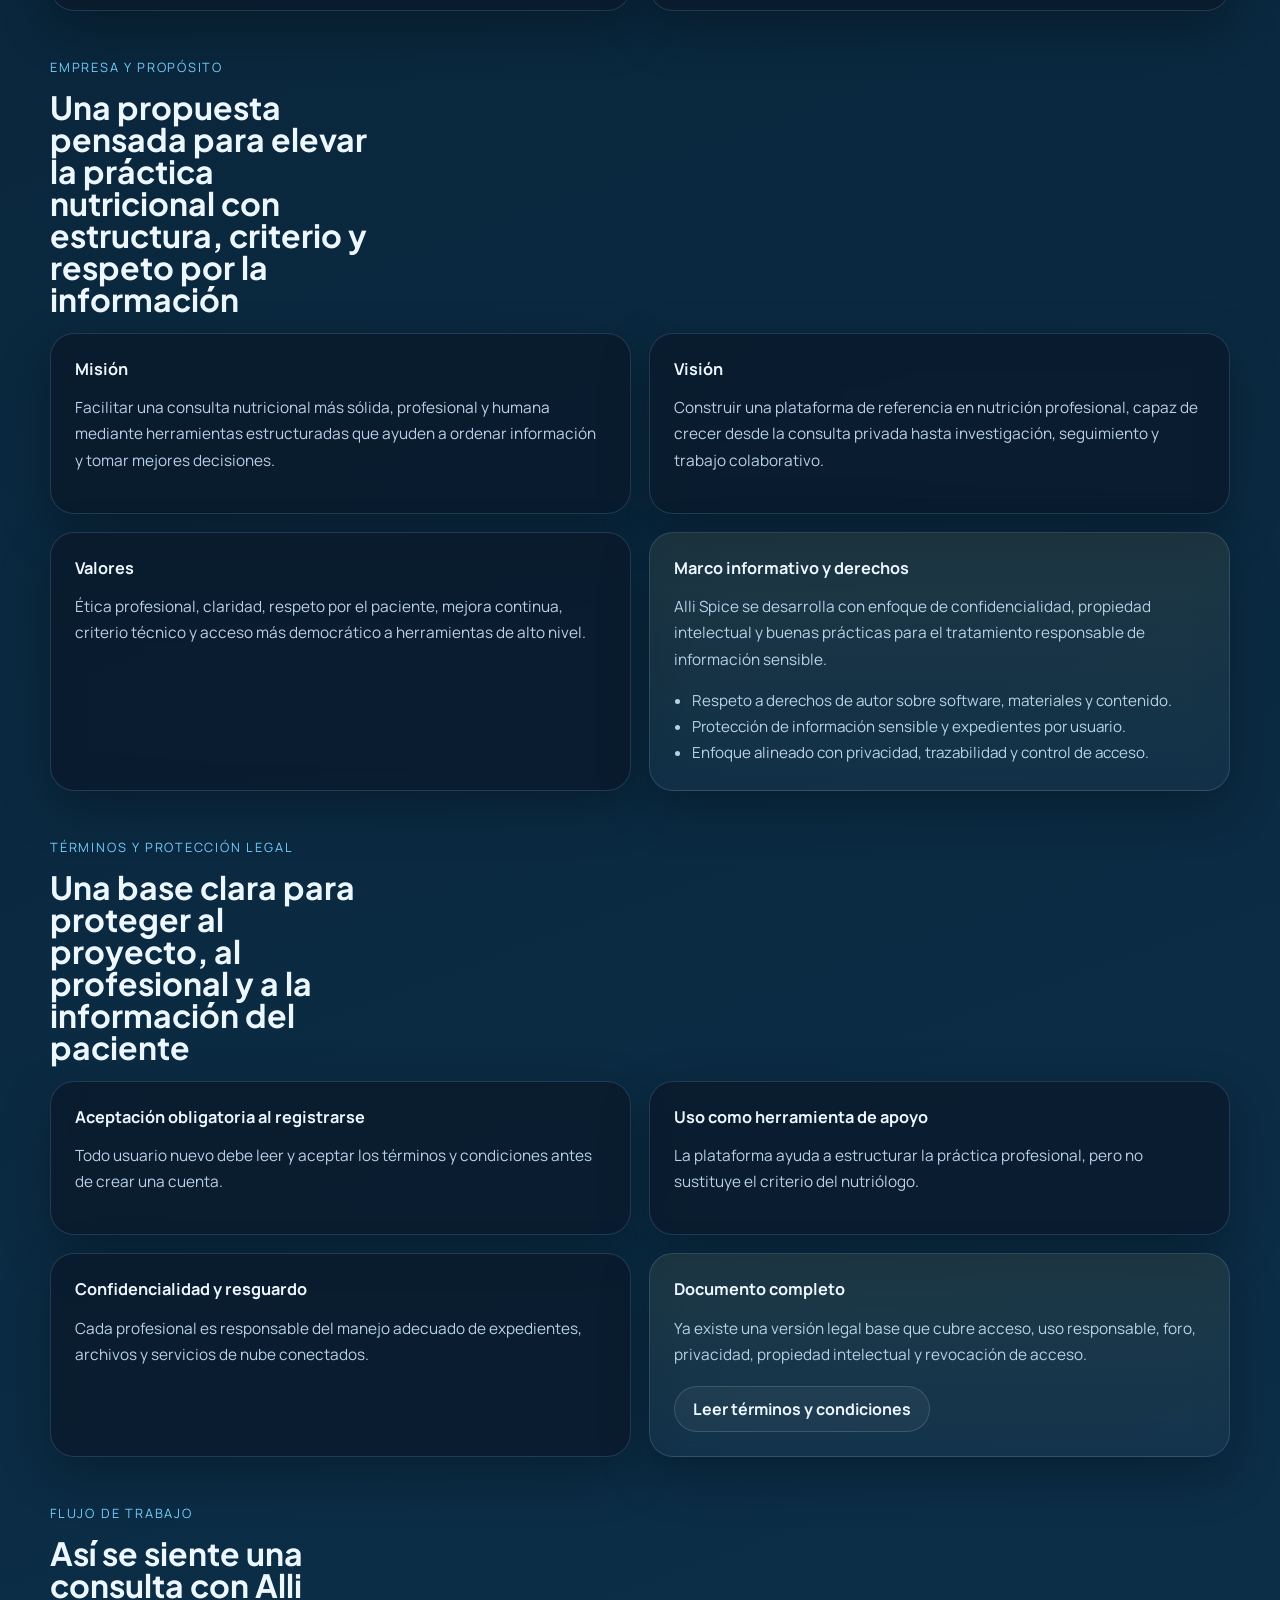
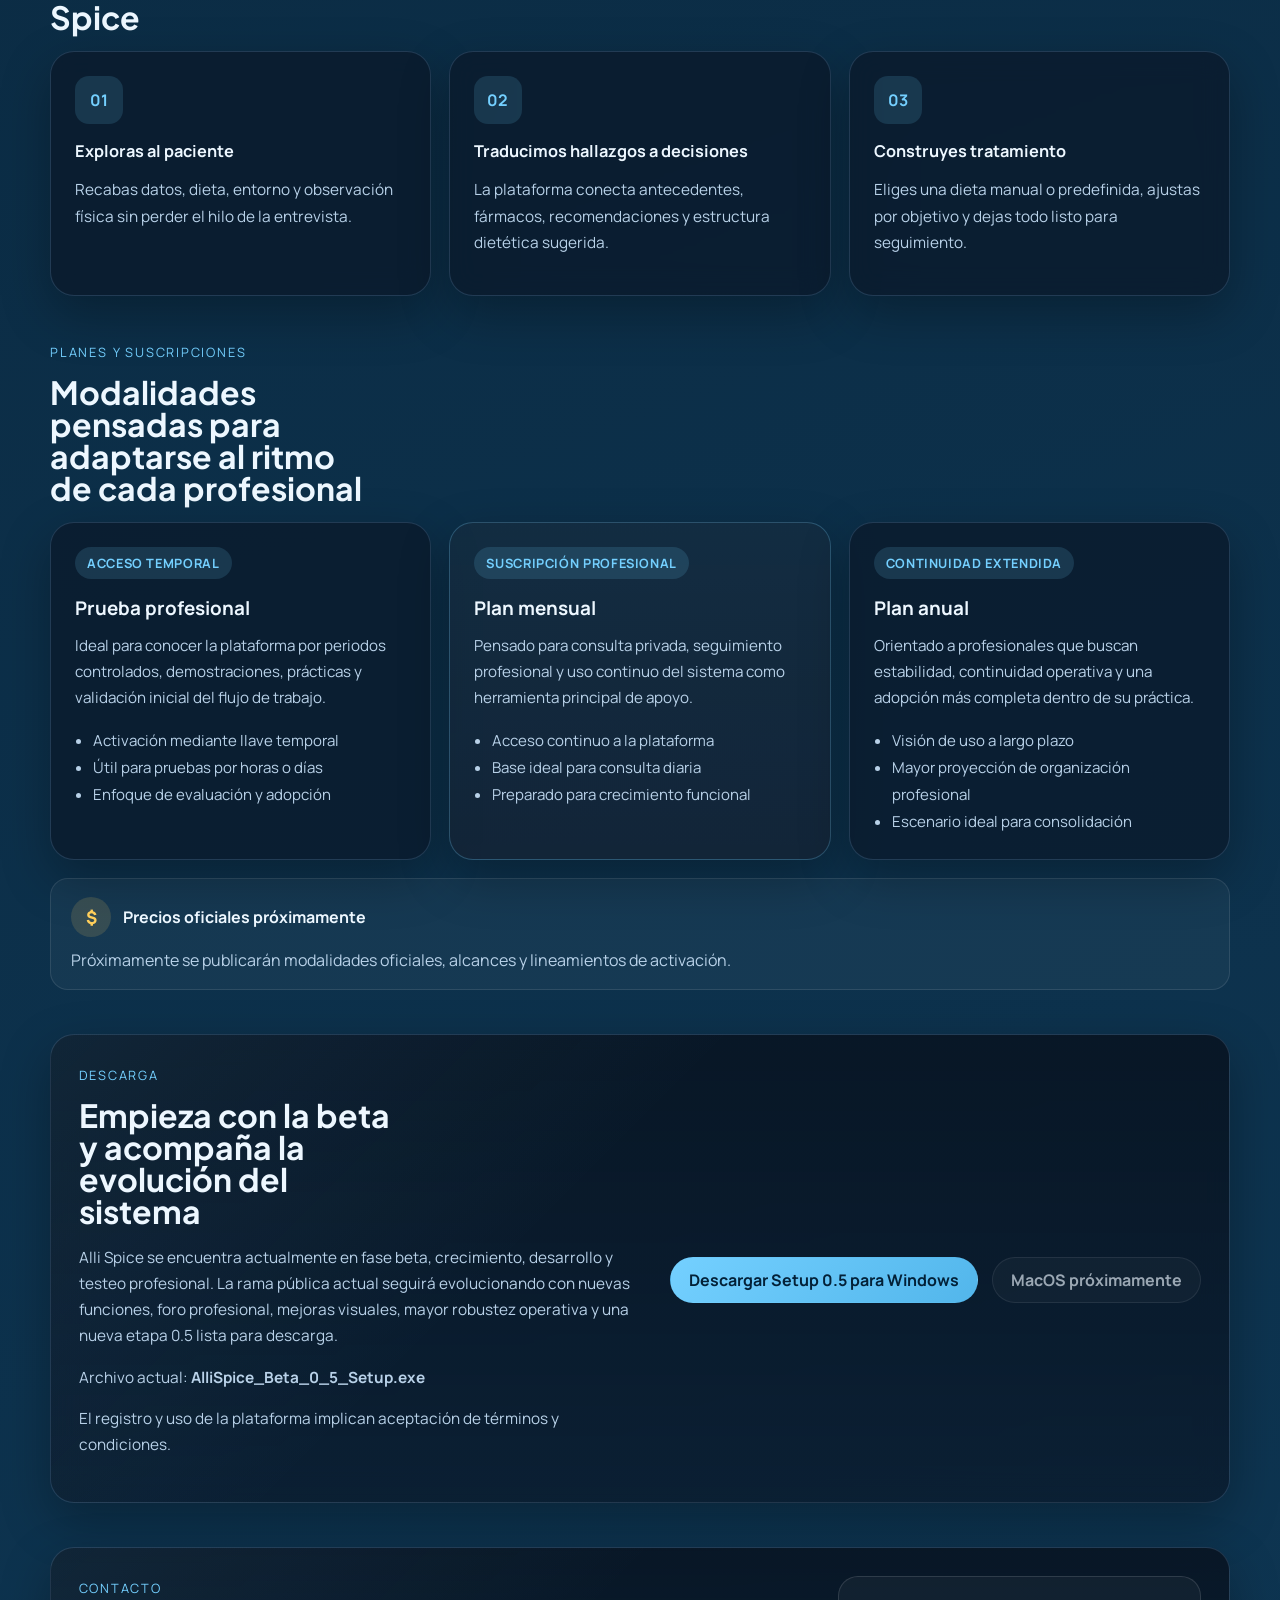
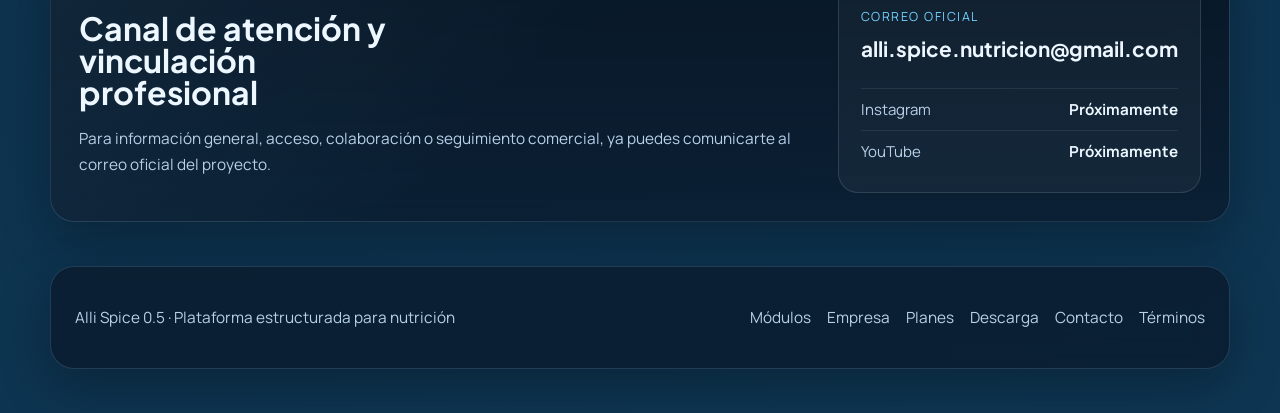
==== commit 9e3b7920: "Corregir codificacion de textos en landing" ====
--- a/index.html
+++ b/index.html
@@ -3,8 +3,8 @@
 <head>
   <meta charset="utf-8">
   <meta name="viewport" content="width=device-width, initial-scale=1">
-  <title>Alli Spice | Plataforma estructurada para nutriciÃ³n</title>
-  <meta name="description" content="Alli Spice es una plataforma estructurada para nutriÃ³logos: historia, evaluaciÃ³n, cÃ¡lculo dietÃ©tico, dietas, nube, foro y control de acceso en una sola experiencia.">
+  <title>Alli Spice | Plataforma estructurada para nutrición</title>
+  <meta name="description" content="Alli Spice es una plataforma estructurada para nutriólogos: historia, evaluación, cálculo dietético, dietas, nube, foro y control de acceso en una sola experiencia.">
   <link rel="preconnect" href="https://fonts.googleapis.com">
   <link rel="preconnect" href="https://fonts.gstatic.com" crossorigin>
   <link href="https://fonts.googleapis.com/css2?family=Manrope:wght@400;500;700&family=Plus+Jakarta+Sans:wght@600;700;800&display=swap" rel="stylesheet">
@@ -14,13 +14,13 @@
   <div class="page-shell">
     <header class="topbar">
       <nav class="topnav">
-        <a href="#modulos">MÃ³dulos</a>
+        <a href="#modulos">Módulos</a>
         <a href="#empresa">Empresa</a>
         <a href="#flujo">Flujo de trabajo</a>
         <a href="#planes">Planes</a>
         <a href="#descarga">Descarga</a>
         <a href="#contacto">Contacto</a>
-        <a href="terminos.html">TÃ©rminos</a>
+        <a href="terminos.html">Términos</a>
       </nav>
     </header>
 
@@ -30,16 +30,16 @@
           <div class="hero-brand">
             <img src="assets/alli_spice_logo_v4.svg" alt="Alli Spice">
           </div>
-          <div class="eyebrow">Plataforma estructurada para nutriÃ³logos</div>
-          <h1>Menos improvisaciÃ³n. MÃ¡s estructura, mejor criterio y mÃ¡s presencia profesional.</h1>
+          <div class="eyebrow">Plataforma estructurada para nutriólogos</div>
+          <h1>Menos improvisación. Más estructura, mejor criterio y más presencia profesional.</h1>
           <p class="hero-text">
-            Alli Spice reÃºne historia, antropometrÃ­a, distribuciÃ³n dietÃ©tica, constructor de dieta,
+            Alli Spice reúne historia, antropometría, distribución dietética, constructor de dieta,
             biblioteca interna, foro profesional y control de acceso en una sola herramienta pensada
             para consulta real y trabajo estructurado.
           </p>
           <div class="hero-note">
             <span class="status-dot"></span>
-            Plataforma en evoluciÃ³n continua para consulta nutricional estructurada.
+            Plataforma en evolución continua para consulta nutricional estructurada.
           </div>
         </div>
 
@@ -50,12 +50,12 @@
               <article>
                 <span class="metric-title">Historia profesional</span>
                 <strong>A, B, C, D, E y F</strong>
-                <p>Datos, clÃ­nicos, dieta, entorno, fÃ­sico y soporte final en una sola estructura.</p>
+                <p>Datos, clínicos, dieta, entorno, físico y soporte final en una sola estructura.</p>
               </article>
               <article>
                 <span class="metric-title">Tratamiento</span>
                 <strong>Manual + predefinido</strong>
-                <p>Constructor dietÃ©tico con apoyo visual y biblioteca reutilizable.</p>
+                <p>Constructor dietético con apoyo visual y biblioteca reutilizable.</p>
               </article>
               <article>
                 <span class="metric-title">Comunidad</span>
@@ -68,9 +68,9 @@
             <div class="card-label">Lo que cambia en tu consulta</div>
             <ul>
               <li>Menos tiempo recordando todo de memoria.</li>
-              <li>MÃ¡s seguridad al entrevistar y explicar.</li>
+              <li>Más seguridad al entrevistar y explicar.</li>
               <li>Mejor coherencia entre estructura y tratamiento.</li>
-              <li>Una experiencia mÃ¡s seria frente al paciente.</li>
+              <li>Una experiencia más seria frente al paciente.</li>
             </ul>
           </div>
         </div>
@@ -86,56 +86,56 @@
             <img src="screenshots/Imagenes Reales del programa/Vista general del Programa.png" alt="Vista general de Alli Spice">
             <div class="showcase-copy">
               <h3>Vista general del programa</h3>
-              <p>DiseÃ±o integral para consulta con navegaciÃ³n estructurada, expediente activo y mÃ³dulos conectados.</p>
-            </div>
-          </article>
-          <article class="showcase-card">
-            <img src="screenshots/Imagenes Reales del programa/Antropometria.png" alt="MÃ³dulo de AntropometrÃ­a">
-            <div class="showcase-copy">
-              <h3>AntropometrÃ­a</h3>
-              <p>Ãrea con mediciones bÃ¡sicas, tabla avanzada y vista antropomÃ©trica 3D para enriquecer la exploraciÃ³n.</p>
-            </div>
-          </article>
-          <article class="showcase-card">
-            <img src="screenshots/Imagenes Reales del programa/Formulas para el GER y GET.png" alt="FÃ³rmulas para GER y GET">
-            <div class="showcase-copy">
-              <h3>CÃ¡lculo dietÃ©tico</h3>
-              <p>SelecciÃ³n de fÃ³rmulas, panorama sugerido y base cuantitativa para planear con mayor precisiÃ³n.</p>
-            </div>
-          </article>
-          <article class="showcase-card">
-            <img src="screenshots/Imagenes Reales del programa/Distribucion de Raciones Inteligente.png" alt="DistribuciÃ³n de raciones">
-            <div class="showcase-copy">
-              <h3>DistribuciÃ³n dietÃ©tica</h3>
-              <p>Una de las Ã¡reas mÃ¡s fuertes del sistema, pensada para traducir cÃ¡lculo en decisiones aplicables.</p>
+              <p>Diseño integral para consulta con navegación estructurada, expediente activo y módulos conectados.</p>
+            </div>
+          </article>
+          <article class="showcase-card">
+            <img src="screenshots/Imagenes Reales del programa/Antropometria.png" alt="Módulo de Antropometría">
+            <div class="showcase-copy">
+              <h3>Antropometría</h3>
+              <p>Área con mediciones básicas, tabla avanzada y vista antropométrica 3D para enriquecer la exploración.</p>
+            </div>
+          </article>
+          <article class="showcase-card">
+            <img src="screenshots/Imagenes Reales del programa/Formulas para el GER y GET.png" alt="Fórmulas para GER y GET">
+            <div class="showcase-copy">
+              <h3>Cálculo dietético</h3>
+              <p>Selección de fórmulas, panorama sugerido y base cuantitativa para planear con mayor precisión.</p>
+            </div>
+          </article>
+          <article class="showcase-card">
+            <img src="screenshots/Imagenes Reales del programa/Distribucion de Raciones Inteligente.png" alt="Distribución de raciones">
+            <div class="showcase-copy">
+              <h3>Distribución dietética</h3>
+              <p>Una de las áreas más fuertes del sistema, pensada para traducir cálculo en decisiones aplicables.</p>
             </div>
           </article>
           <article class="showcase-card">
             <img src="screenshots/Imagenes Reales del programa/Tratamiento Adicional Inteligente.png" alt="Tratamiento adicional">
             <div class="showcase-copy">
               <h3>Tratamiento adicional</h3>
-              <p>Espacio para terapia, fÃ¡rmacos, suplementos y ejercicio con visiÃ³n profesional complementaria.</p>
+              <p>Espacio para terapia, fármacos, suplementos y ejercicio con visión profesional complementaria.</p>
             </div>
           </article>
           <article class="showcase-card">
             <img src="screenshots/Imagenes Reales del programa/Tratamiento Nutricio Inteligente.png" alt="Tratamiento nutricio">
             <div class="showcase-copy">
               <h3>Tratamiento nutricio</h3>
-              <p>Constructor dietÃ©tico prÃ¡ctico para consulta, seguimiento y futura biblioteca colaborativa.</p>
+              <p>Constructor dietético práctico para consulta, seguimiento y futura biblioteca colaborativa.</p>
             </div>
           </article>
           <article class="showcase-card">
             <img src="screenshots/Imagenes Reales del programa/Expedientes.png" alt="Expedientes">
             <div class="showcase-copy">
               <h3>Expedientes y nube</h3>
-              <p>GestiÃ³n de expedientes con proyecciÃ³n a sincronizaciÃ³n privada por usuario y continuidad entre dispositivos.</p>
-            </div>
-          </article>
-          <article class="showcase-card">
-            <img src="screenshots/Imagenes Reales del programa/Screenshot 2026-06-11 094536.png" alt="MenÃº lateral">
-            <div class="showcase-copy">
-              <h3>NavegaciÃ³n y captura estructurada</h3>
-              <p>MenÃº lateral claro y acceso rÃ¡pido a cuestionarios, secciones clave y flujo ordenado de consulta.</p>
+              <p>Gestión de expedientes con proyección a sincronización privada por usuario y continuidad entre dispositivos.</p>
+            </div>
+          </article>
+          <article class="showcase-card">
+            <img src="screenshots/Imagenes Reales del programa/Screenshot 2026-06-11 094536.png" alt="Menú lateral">
+            <div class="showcase-copy">
+              <h3>Navegación y captura estructurada</h3>
+              <p>Menú lateral claro y acceso rápido a cuestionarios, secciones clave y flujo ordenado de consulta.</p>
             </div>
           </article>
         </div>
@@ -143,53 +143,53 @@
 
       <section class="feature-section">
         <div class="section-heading">
-          <span class="section-kicker">MÃ³dulos clave</span>
-          <h2>DiseÃ±ado para consulta real, no para capturar datos por capturarlos</h2>
+          <span class="section-kicker">Módulos clave</span>
+          <h2>Diseñado para consulta real, no para capturar datos por capturarlos</h2>
         </div>
         <div class="feature-grid">
           <article class="feature-card">
             <h3>Historia profunda</h3>
-            <p>Integra antecedentes, entorno, hÃ¡bitos, cuestionario dietÃ©tico y hallazgos fÃ­sicos con una lÃ³gica profesional usable.</p>
-          </article>
-          <article class="feature-card">
-            <h3>DistribuciÃ³n dietÃ©tica inteligente</h3>
-            <p>Conecta GET, distribuciÃ³n de raciones, tiempos de comida y tratamiento nutricional en una sola lÃ­nea de trabajo.</p>
+            <p>Integra antecedentes, entorno, hábitos, cuestionario dietético y hallazgos físicos con una lógica profesional usable.</p>
+          </article>
+          <article class="feature-card">
+            <h3>Distribución dietética inteligente</h3>
+            <p>Conecta GET, distribución de raciones, tiempos de comida y tratamiento nutricional en una sola línea de trabajo.</p>
           </article>
           <article class="feature-card">
             <h3>Dietas manuales y predefinidas</h3>
             <p>Permite construir planes desde cero o reutilizar estructuras y ejemplos para acelerar la entrega al paciente.</p>
           </article>
           <article class="feature-card">
-            <h3>Biblioteca, investigaciÃ³n y foro</h3>
-            <p>Incluye espacio para documentos internos, trabajo acadÃ©mico, comunidad profesional y expansiÃ³n futura.</p>
+            <h3>Biblioteca, investigación y foro</h3>
+            <p>Incluye espacio para documentos internos, trabajo académico, comunidad profesional y expansión futura.</p>
           </article>
         </div>
       </section>
 
       <section class="feature-section" id="empresa">
         <div class="section-heading">
-          <span class="section-kicker">Empresa y propÃ³sito</span>
-          <h2>Una propuesta pensada para elevar la prÃ¡ctica nutricional con estructura, criterio y respeto por la informaciÃ³n</h2>
+          <span class="section-kicker">Empresa y propósito</span>
+          <h2>Una propuesta pensada para elevar la práctica nutricional con estructura, criterio y respeto por la información</h2>
         </div>
         <div class="feature-grid company-grid">
           <article class="feature-card">
-            <h3>MisiÃ³n</h3>
-            <p>Facilitar una consulta nutricional mÃ¡s sÃ³lida, profesional y humana mediante herramientas estructuradas que ayuden a ordenar informaciÃ³n y tomar mejores decisiones.</p>
-          </article>
-          <article class="feature-card">
-            <h3>VisiÃ³n</h3>
-            <p>Construir una plataforma de referencia en nutriciÃ³n profesional, capaz de crecer desde la consulta privada hasta investigaciÃ³n, seguimiento y trabajo colaborativo.</p>
+            <h3>Misión</h3>
+            <p>Facilitar una consulta nutricional más sólida, profesional y humana mediante herramientas estructuradas que ayuden a ordenar información y tomar mejores decisiones.</p>
+          </article>
+          <article class="feature-card">
+            <h3>Visión</h3>
+            <p>Construir una plataforma de referencia en nutrición profesional, capaz de crecer desde la consulta privada hasta investigación, seguimiento y trabajo colaborativo.</p>
           </article>
           <article class="feature-card">
             <h3>Valores</h3>
-            <p>Ã‰tica profesional, claridad, respeto por el paciente, mejora continua, criterio tÃ©cnico y acceso mÃ¡s democrÃ¡tico a herramientas de alto nivel.</p>
+            <p>Ética profesional, claridad, respeto por el paciente, mejora continua, criterio técnico y acceso más democrático a herramientas de alto nivel.</p>
           </article>
           <article class="feature-card feature-card-legal">
             <h3>Marco informativo y derechos</h3>
-            <p>Alli Spice se desarrolla con enfoque de confidencialidad, propiedad intelectual y buenas prÃ¡cticas para el tratamiento responsable de informaciÃ³n sensible.</p>
+            <p>Alli Spice se desarrolla con enfoque de confidencialidad, propiedad intelectual y buenas prácticas para el tratamiento responsable de información sensible.</p>
             <ul class="legal-list">
               <li>Respeto a derechos de autor sobre software, materiales y contenido.</li>
-              <li>ProtecciÃ³n de informaciÃ³n sensible y expedientes por usuario.</li>
+              <li>Protección de información sensible y expedientes por usuario.</li>
               <li>Enfoque alineado con privacidad, trazabilidad y control de acceso.</li>
             </ul>
           </article>
@@ -198,17 +198,17 @@
 
       <section class="feature-section" id="legal">
         <div class="section-heading">
-          <span class="section-kicker">TÃ©rminos y protecciÃ³n legal</span>
-          <h2>Una base clara para proteger al proyecto, al profesional y a la informaciÃ³n del paciente</h2>
+          <span class="section-kicker">Términos y protección legal</span>
+          <h2>Una base clara para proteger al proyecto, al profesional y a la información del paciente</h2>
         </div>
         <div class="feature-grid company-grid">
           <article class="feature-card">
-            <h3>AceptaciÃ³n obligatoria al registrarse</h3>
-            <p>Todo usuario nuevo debe leer y aceptar los tÃ©rminos y condiciones antes de crear una cuenta.</p>
+            <h3>Aceptación obligatoria al registrarse</h3>
+            <p>Todo usuario nuevo debe leer y aceptar los términos y condiciones antes de crear una cuenta.</p>
           </article>
           <article class="feature-card">
             <h3>Uso como herramienta de apoyo</h3>
-            <p>La plataforma ayuda a estructurar la prÃ¡ctica profesional, pero no sustituye el criterio del nutriÃ³logo.</p>
+            <p>La plataforma ayuda a estructurar la práctica profesional, pero no sustituye el criterio del nutriólogo.</p>
           </article>
           <article class="feature-card">
             <h3>Confidencialidad y resguardo</h3>
@@ -216,9 +216,9 @@
           </article>
           <article class="feature-card feature-card-legal">
             <h3>Documento completo</h3>
-            <p>Ya existe una versiÃ³n legal base que cubre acceso, uso responsable, foro, privacidad, propiedad intelectual y revocaciÃ³n de acceso.</p>
+            <p>Ya existe una versión legal base que cubre acceso, uso responsable, foro, privacidad, propiedad intelectual y revocación de acceso.</p>
             <div class="legal-actions">
-              <a class="btn btn-secondary" href="terminos.html">Leer tÃ©rminos y condiciones</a>
+              <a class="btn btn-secondary" href="terminos.html">Leer términos y condiciones</a>
             </div>
           </article>
         </div>
@@ -227,18 +227,18 @@
       <section class="workflow-section" id="flujo">
         <div class="section-heading">
           <span class="section-kicker">Flujo de trabajo</span>
-          <h2>AsÃ­ se siente una consulta con Alli Spice</h2>
+          <h2>Así se siente una consulta con Alli Spice</h2>
         </div>
         <div class="timeline">
           <article class="timeline-step">
             <span>01</span>
             <h3>Exploras al paciente</h3>
-            <p>Recabas datos, dieta, entorno y observaciÃ³n fÃ­sica sin perder el hilo de la entrevista.</p>
+            <p>Recabas datos, dieta, entorno y observación física sin perder el hilo de la entrevista.</p>
           </article>
           <article class="timeline-step">
             <span>02</span>
             <h3>Traducimos hallazgos a decisiones</h3>
-            <p>La plataforma conecta antecedentes, fÃ¡rmacos, recomendaciones y estructura dietÃ©tica sugerida.</p>
+            <p>La plataforma conecta antecedentes, fármacos, recomendaciones y estructura dietética sugerida.</p>
           </article>
           <article class="timeline-step">
             <span>03</span>
@@ -257,15 +257,15 @@
           <article class="plan-card">
             <span class="plan-badge">Acceso temporal</span>
             <h3>Prueba profesional</h3>
-            <p>Ideal para conocer la plataforma por periodos controlados, demostraciones, prÃ¡cticas y validaciÃ³n inicial del flujo de trabajo.</p>
+            <p>Ideal para conocer la plataforma por periodos controlados, demostraciones, prácticas y validación inicial del flujo de trabajo.</p>
             <ul class="plan-list">
-              <li>ActivaciÃ³n mediante llave temporal</li>
-              <li>Ãštil para pruebas por horas o dÃ­as</li>
-              <li>Enfoque de evaluaciÃ³n y adopciÃ³n</li>
+              <li>Activación mediante llave temporal</li>
+              <li>Útil para pruebas por horas o días</li>
+              <li>Enfoque de evaluación y adopción</li>
             </ul>
           </article>
           <article class="plan-card plan-card-featured">
-            <span class="plan-badge">SuscripciÃ³n profesional</span>
+            <span class="plan-badge">Suscripción profesional</span>
             <h3>Plan mensual</h3>
             <p>Pensado para consulta privada, seguimiento profesional y uso continuo del sistema como herramienta principal de apoyo.</p>
             <ul class="plan-list">
@@ -277,20 +277,20 @@
           <article class="plan-card">
             <span class="plan-badge">Continuidad extendida</span>
             <h3>Plan anual</h3>
-            <p>Orientado a profesionales que buscan estabilidad, continuidad operativa y una adopciÃ³n mÃ¡s completa dentro de su prÃ¡ctica.</p>
+            <p>Orientado a profesionales que buscan estabilidad, continuidad operativa y una adopción más completa dentro de su práctica.</p>
             <ul class="plan-list">
-              <li>VisiÃ³n de uso a largo plazo</li>
-              <li>Mayor proyecciÃ³n de organizaciÃ³n profesional</li>
-              <li>Escenario ideal para consolidaciÃ³n</li>
+              <li>Visión de uso a largo plazo</li>
+              <li>Mayor proyección de organización profesional</li>
+              <li>Escenario ideal para consolidación</li>
             </ul>
           </article>
         </div>
         <div class="plans-note">
           <div class="price-coming">
             <span class="price-icon">$</span>
-            <span class="price-text">Precios oficiales prÃ³ximamente</span>
-          </div>
-          <p>PrÃ³ximamente se publicarÃ¡n modalidades oficiales, alcances y lineamientos de activaciÃ³n.</p>
+            <span class="price-text">Precios oficiales próximamente</span>
+          </div>
+          <p>Próximamente se publicarán modalidades oficiales, alcances y lineamientos de activación.</p>
         </div>
       </section>
 
@@ -298,17 +298,17 @@
         <div class="download-card">
           <div>
             <span class="section-kicker">Descarga</span>
-            <h2>Empieza con la beta y acompaÃ±a la evoluciÃ³n del sistema</h2>
+            <h2>Empieza con la beta y acompaña la evolución del sistema</h2>
             <p>
               Alli Spice se encuentra actualmente en fase beta, crecimiento, desarrollo y testeo profesional.
-              La rama pÃºblica actual seguirÃ¡ evolucionando con nuevas funciones, foro profesional, mejoras visuales,
+              La rama pública actual seguirá evolucionando con nuevas funciones, foro profesional, mejoras visuales,
               mayor robustez operativa y una nueva etapa 0.5 lista para descarga.
             </p>
             <p class="download-file-note">
               Archivo actual: <strong>AlliSpice_Beta_0_5_Setup.exe</strong>
             </p>
             <p class="download-legal-note">
-              El registro y uso de la plataforma implican aceptaciÃ³n de tÃ©rminos y condiciones.
+              El registro y uso de la plataforma implican aceptación de términos y condiciones.
             </p>
           </div>
           <div class="download-actions">
@@ -316,7 +316,7 @@
               Descargar Setup 0.5 para Windows
             </a>
             <a class="btn btn-secondary btn-disabled" href="#descarga" aria-disabled="true">
-              MacOS prÃ³ximamente
+              MacOS próximamente
             </a>
           </div>
         </div>
@@ -326,9 +326,9 @@
         <div class="download-card contact-card">
           <div>
             <span class="section-kicker">Contacto</span>
-            <h2>Canal de atenciÃ³n y vinculaciÃ³n profesional</h2>
+            <h2>Canal de atención y vinculación profesional</h2>
             <p>
-              Para informaciÃ³n general, acceso, colaboraciÃ³n o seguimiento comercial,
+              Para información general, acceso, colaboración o seguimiento comercial,
               ya puedes comunicarte al correo oficial del proyecto.
             </p>
           </div>
@@ -338,11 +338,11 @@
             <div class="contact-socials">
               <div class="contact-social-item">
                 <span>Instagram</span>
-                <strong>PrÃ³ximamente</strong>
+                <strong>Próximamente</strong>
               </div>
               <div class="contact-social-item">
                 <span>YouTube</span>
-                <strong>PrÃ³ximamente</strong>
+                <strong>Próximamente</strong>
               </div>
             </div>
           </div>
@@ -351,16 +351,17 @@
     </main>
 
     <footer class="footer">
-      <p>Alli Spice 0.5 Â· Plataforma estructurada para nutriciÃ³n</p>
+      <p>Alli Spice 0.5 · Plataforma estructurada para nutrición</p>
       <p class="footer-links">
-        <a href="#modulos">MÃ³dulos</a>
+        <a href="#modulos">Módulos</a>
         <a href="#empresa">Empresa</a>
         <a href="#planes">Planes</a>
         <a href="#descarga">Descarga</a>
         <a href="#contacto">Contacto</a>
-        <a href="terminos.html">TÃ©rminos</a>
+        <a href="terminos.html">Términos</a>
       </p>
     </footer>
   </div>
 </body>
 </html>
+
